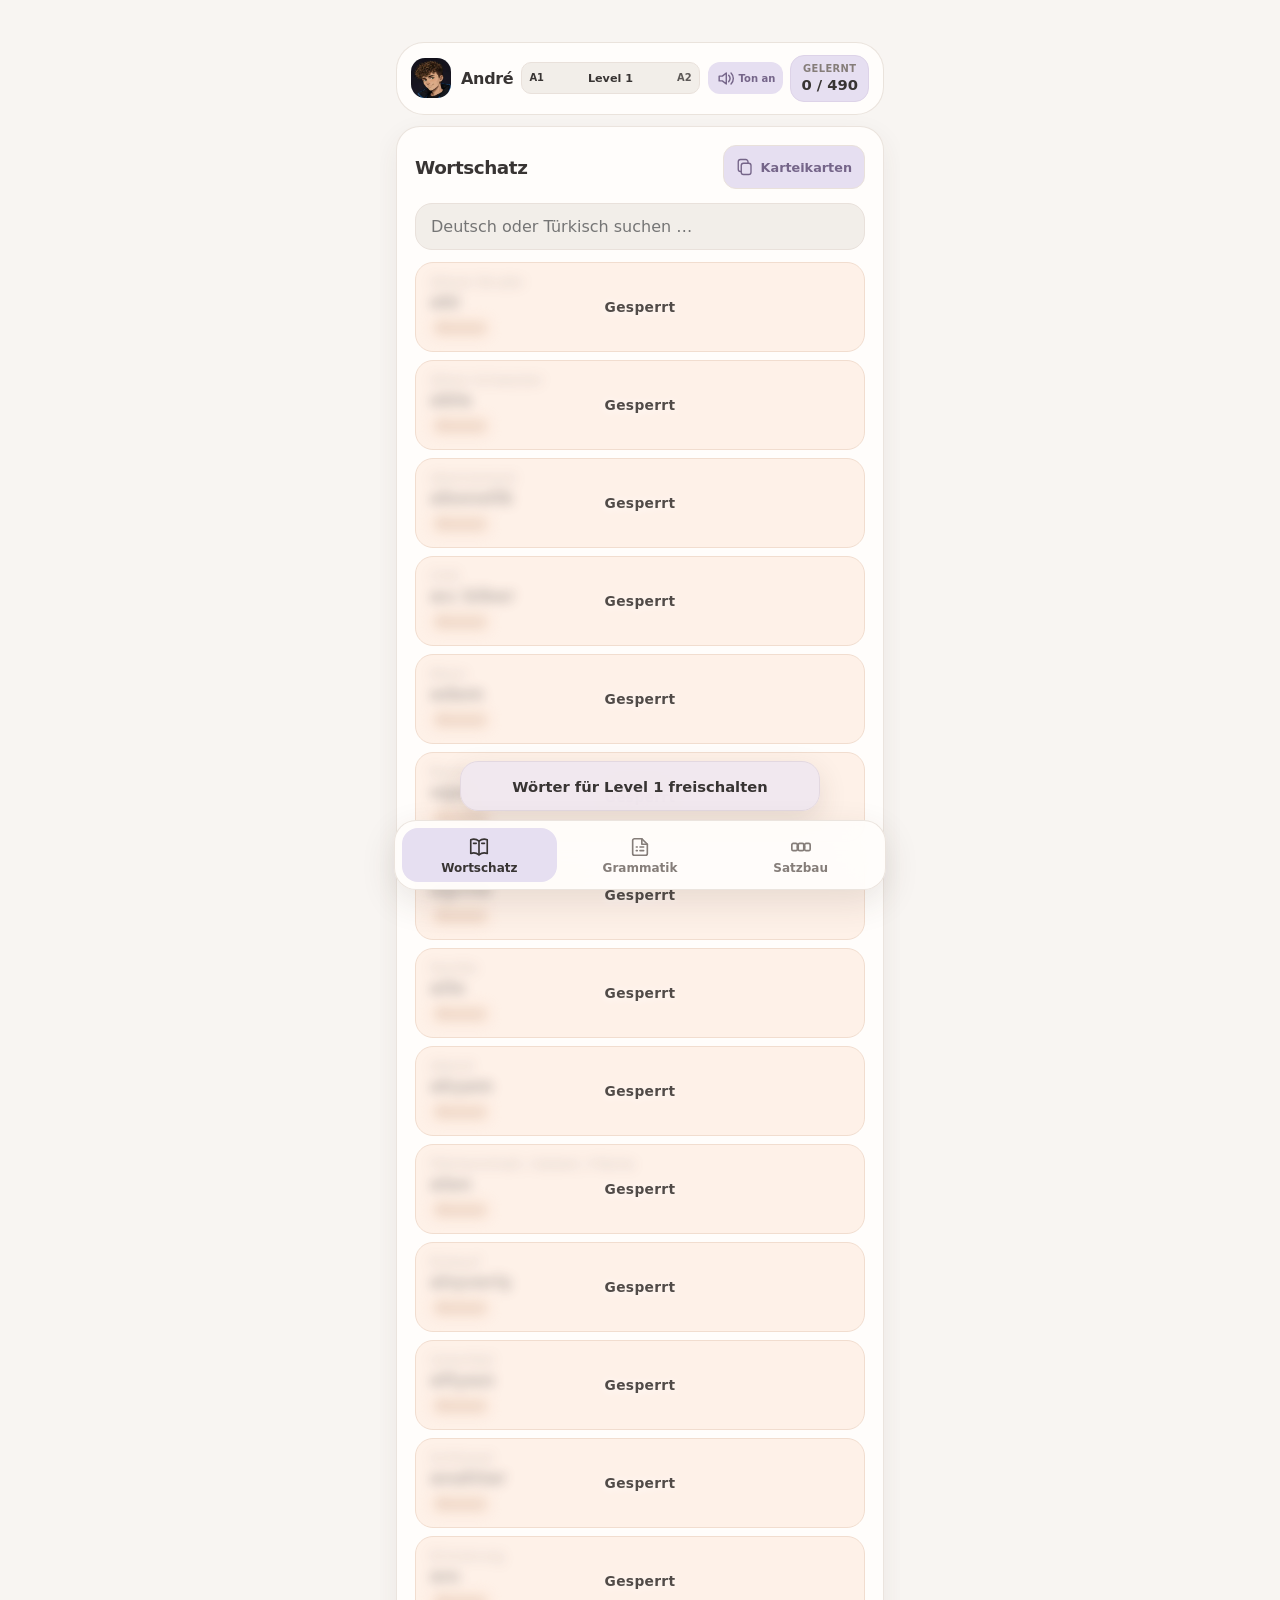
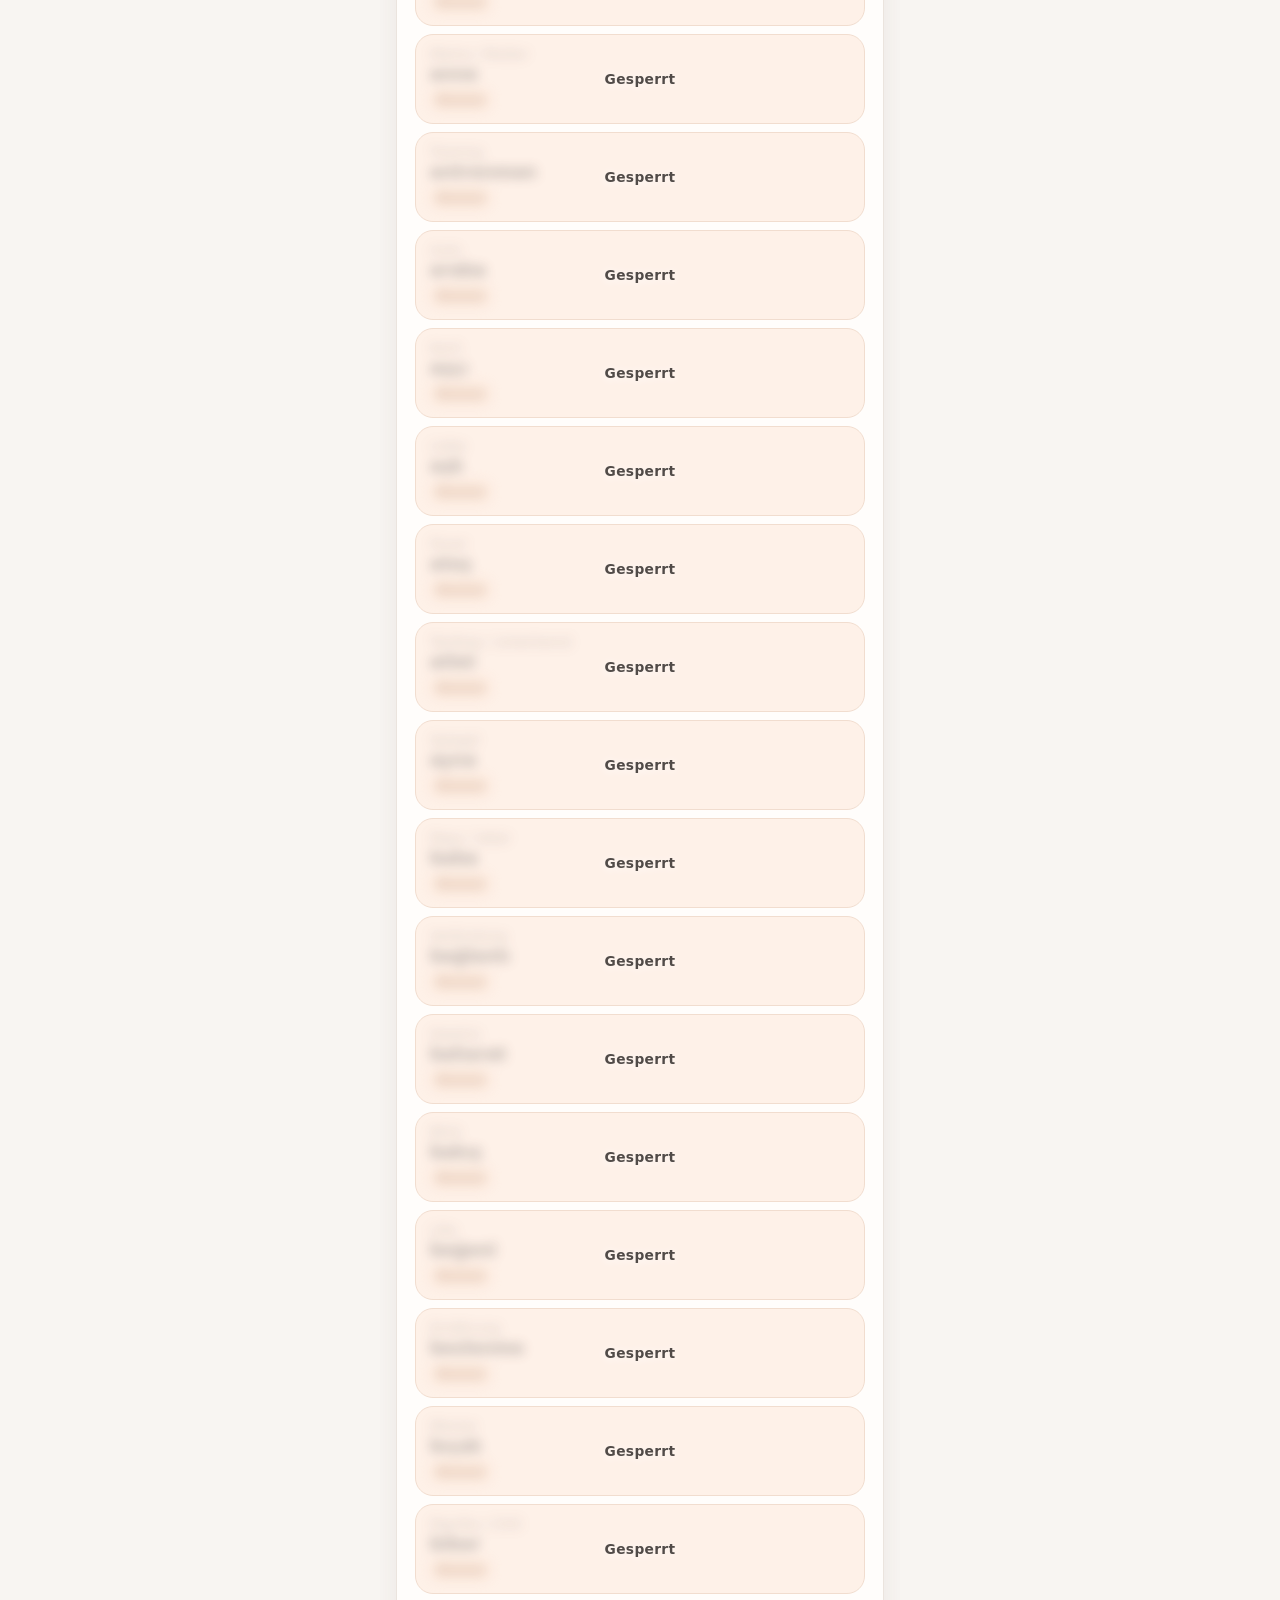
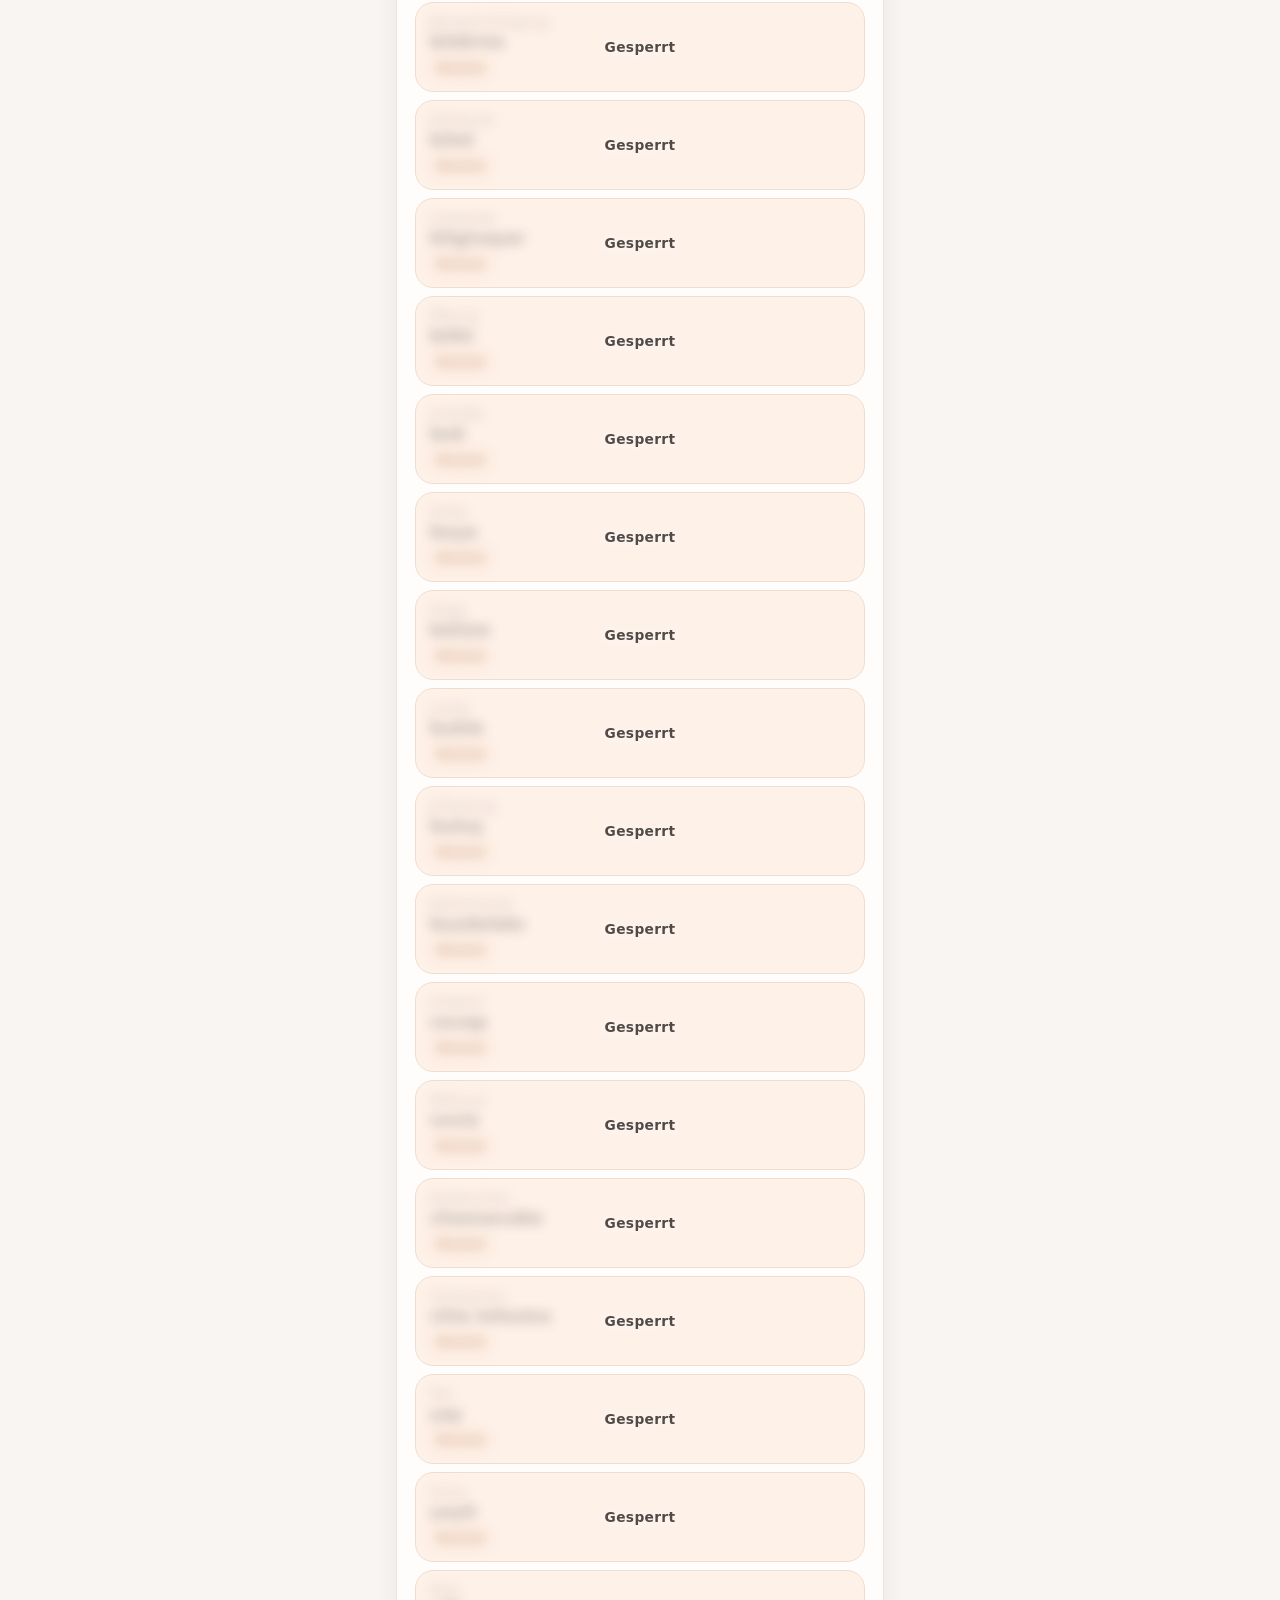
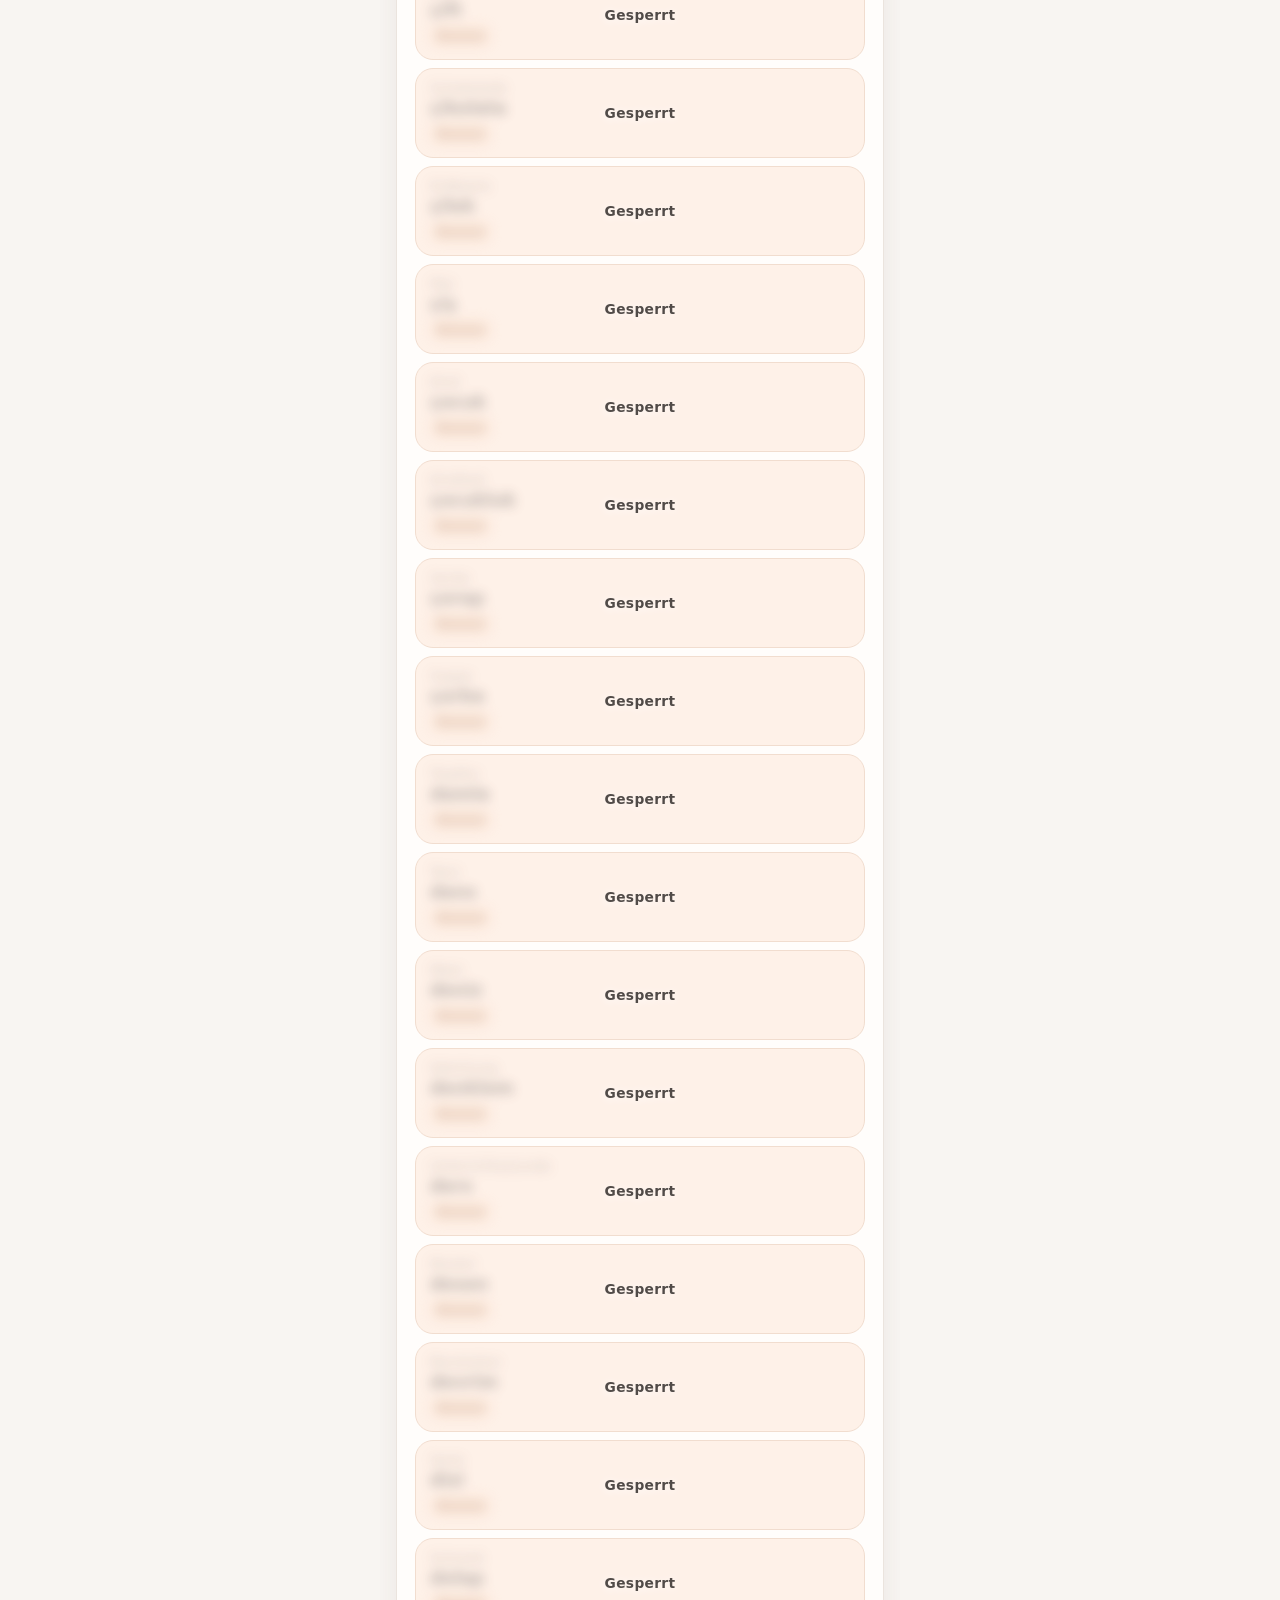
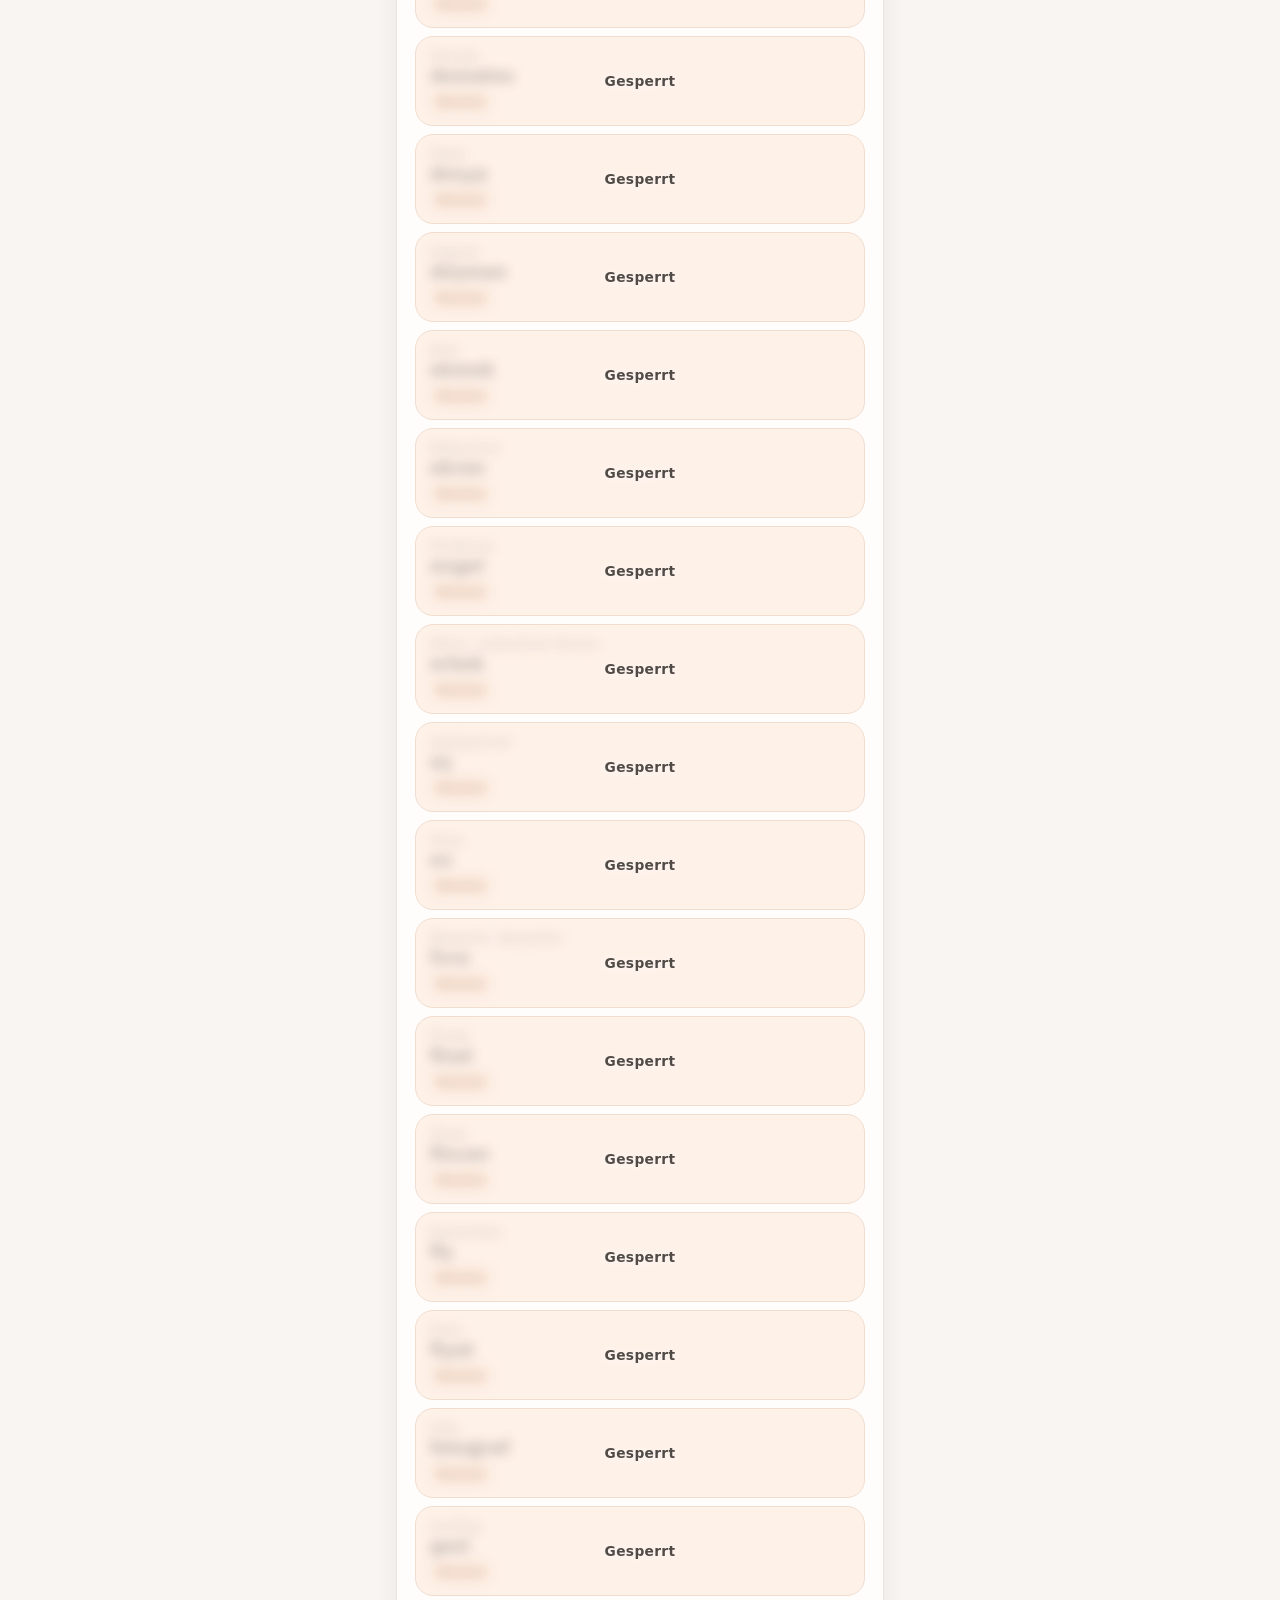
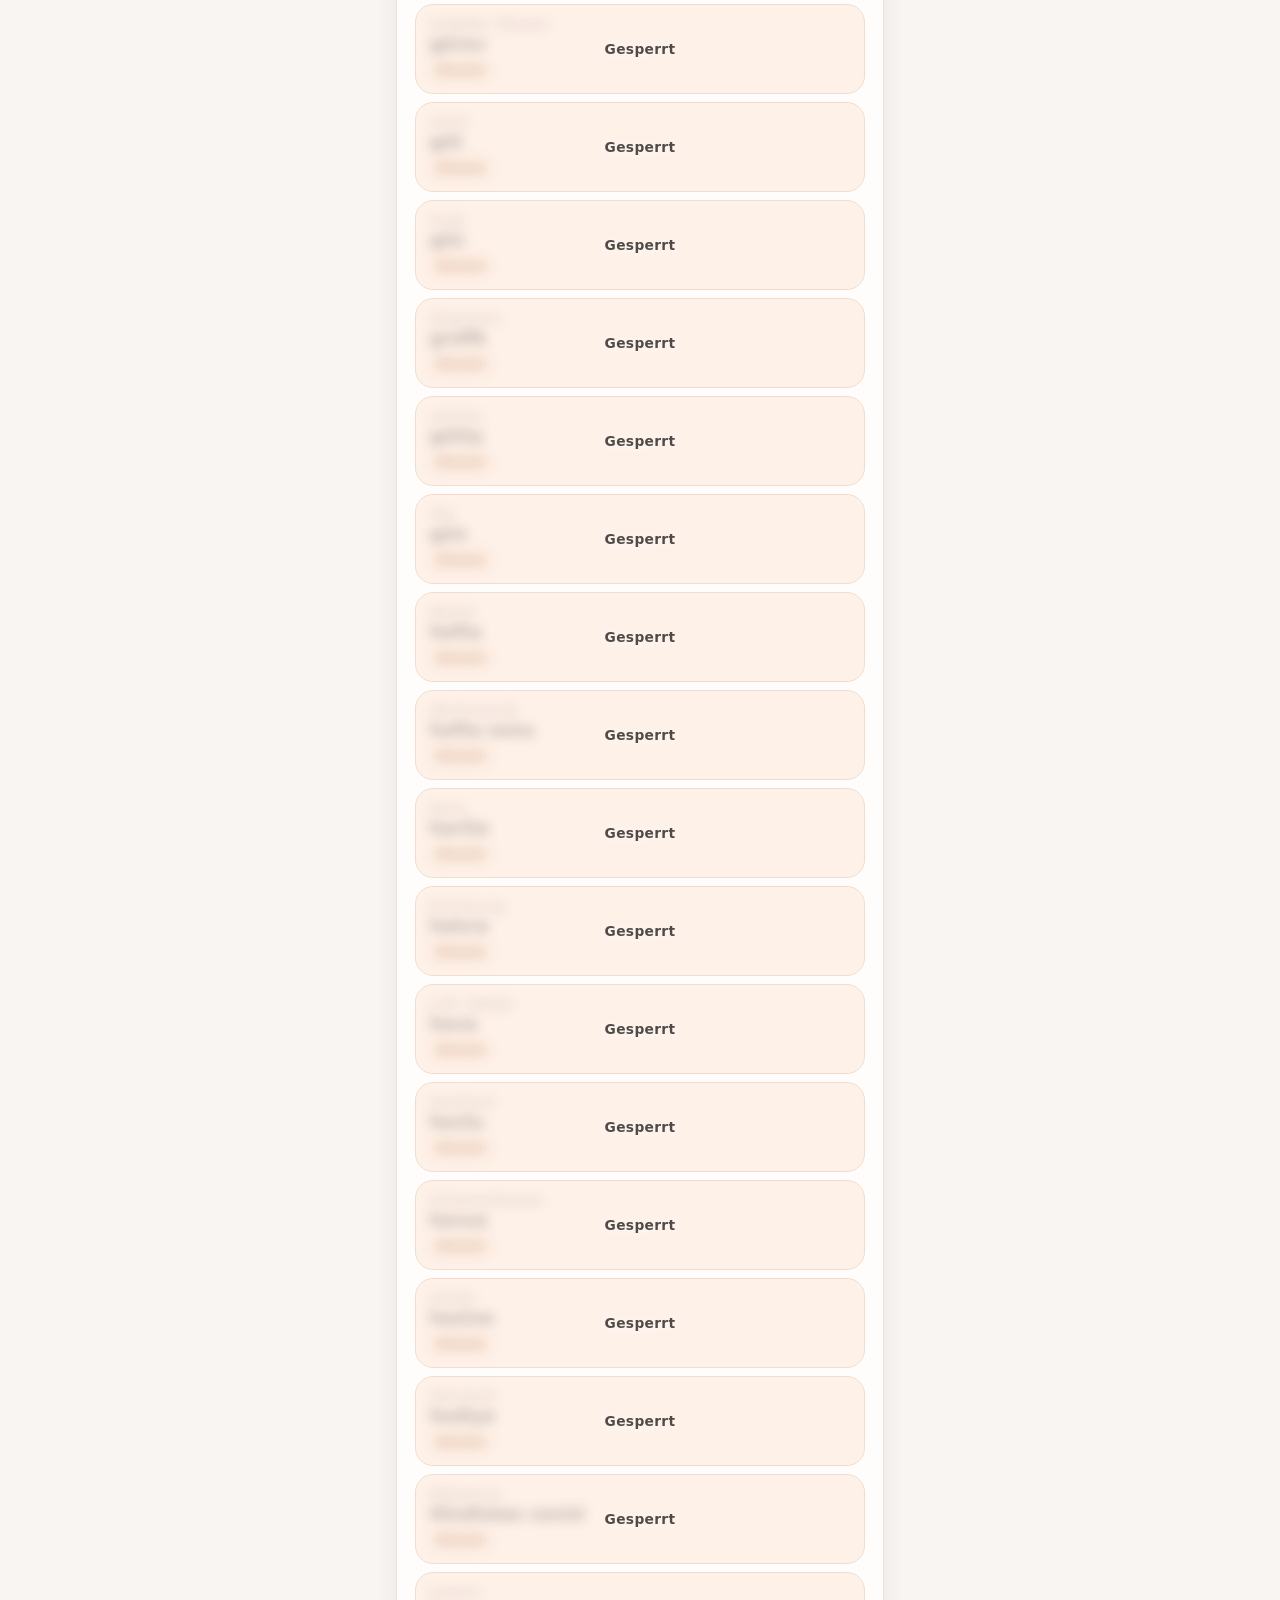
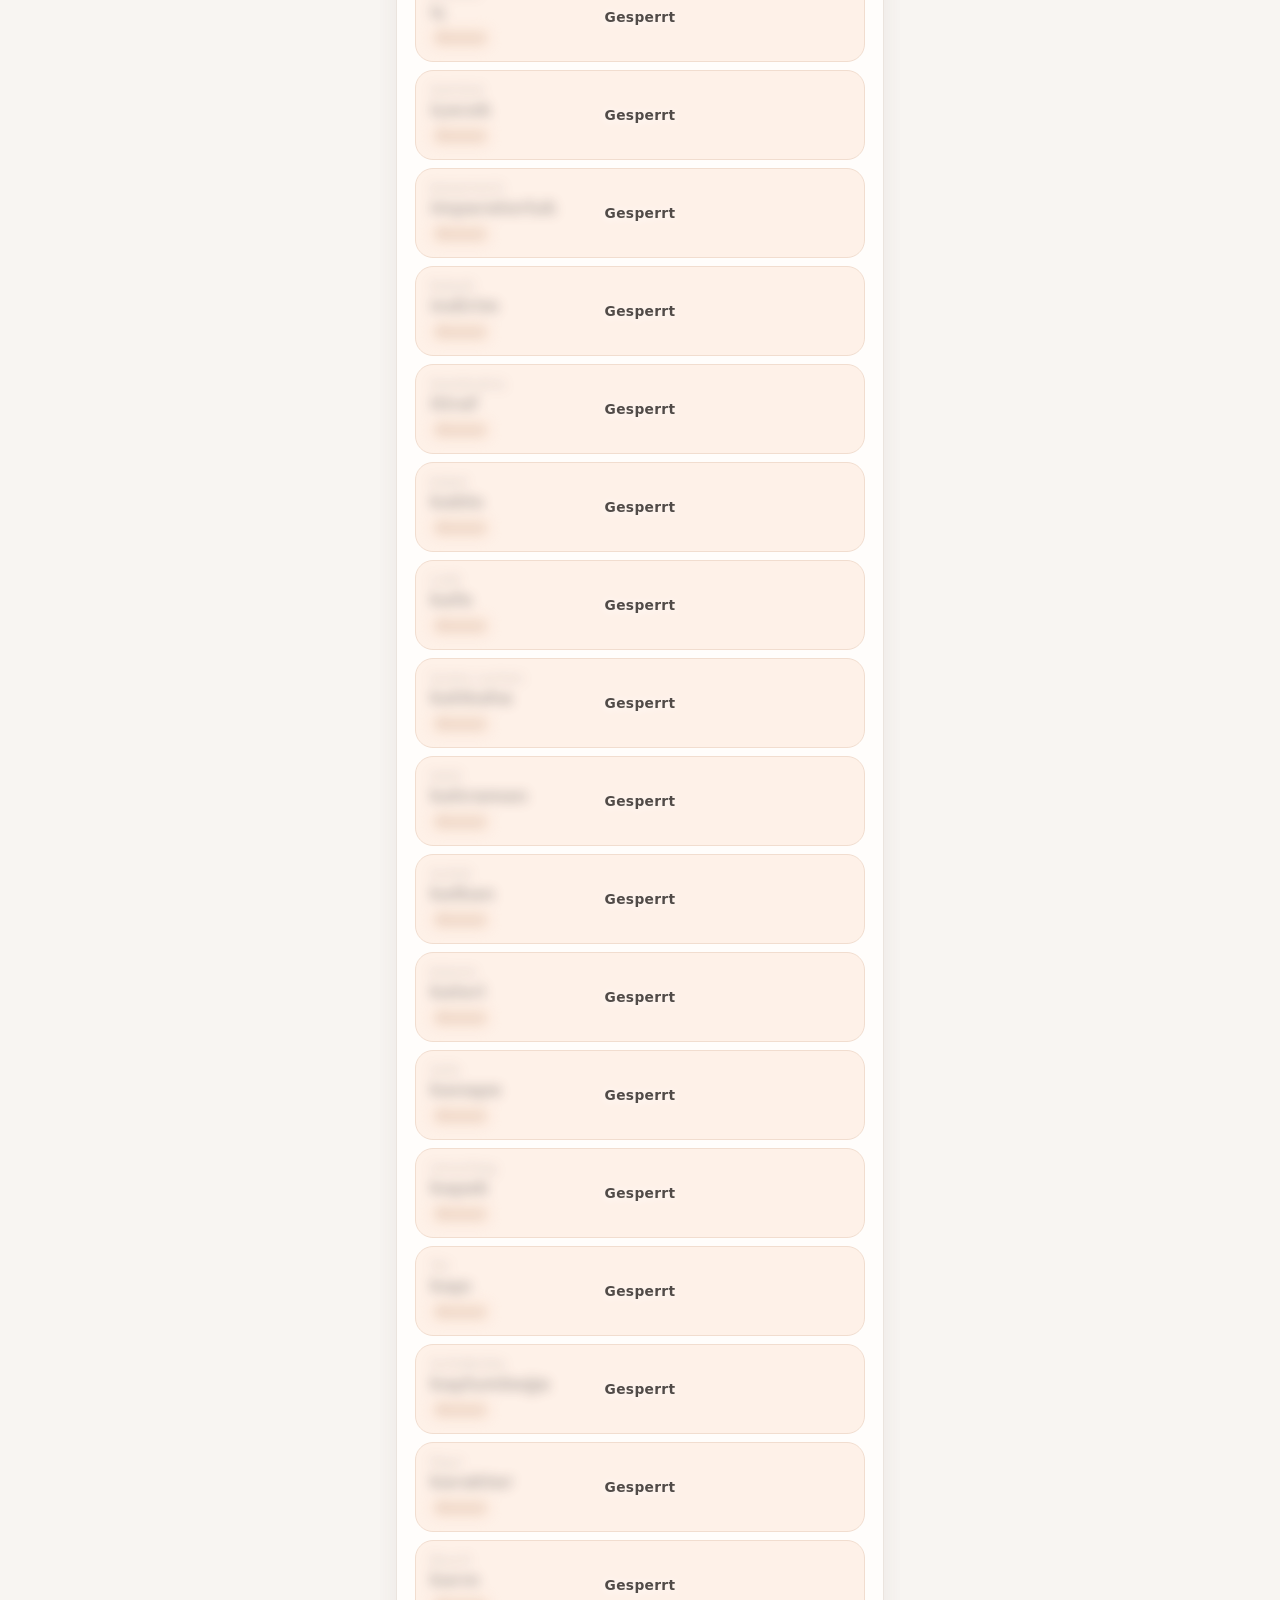
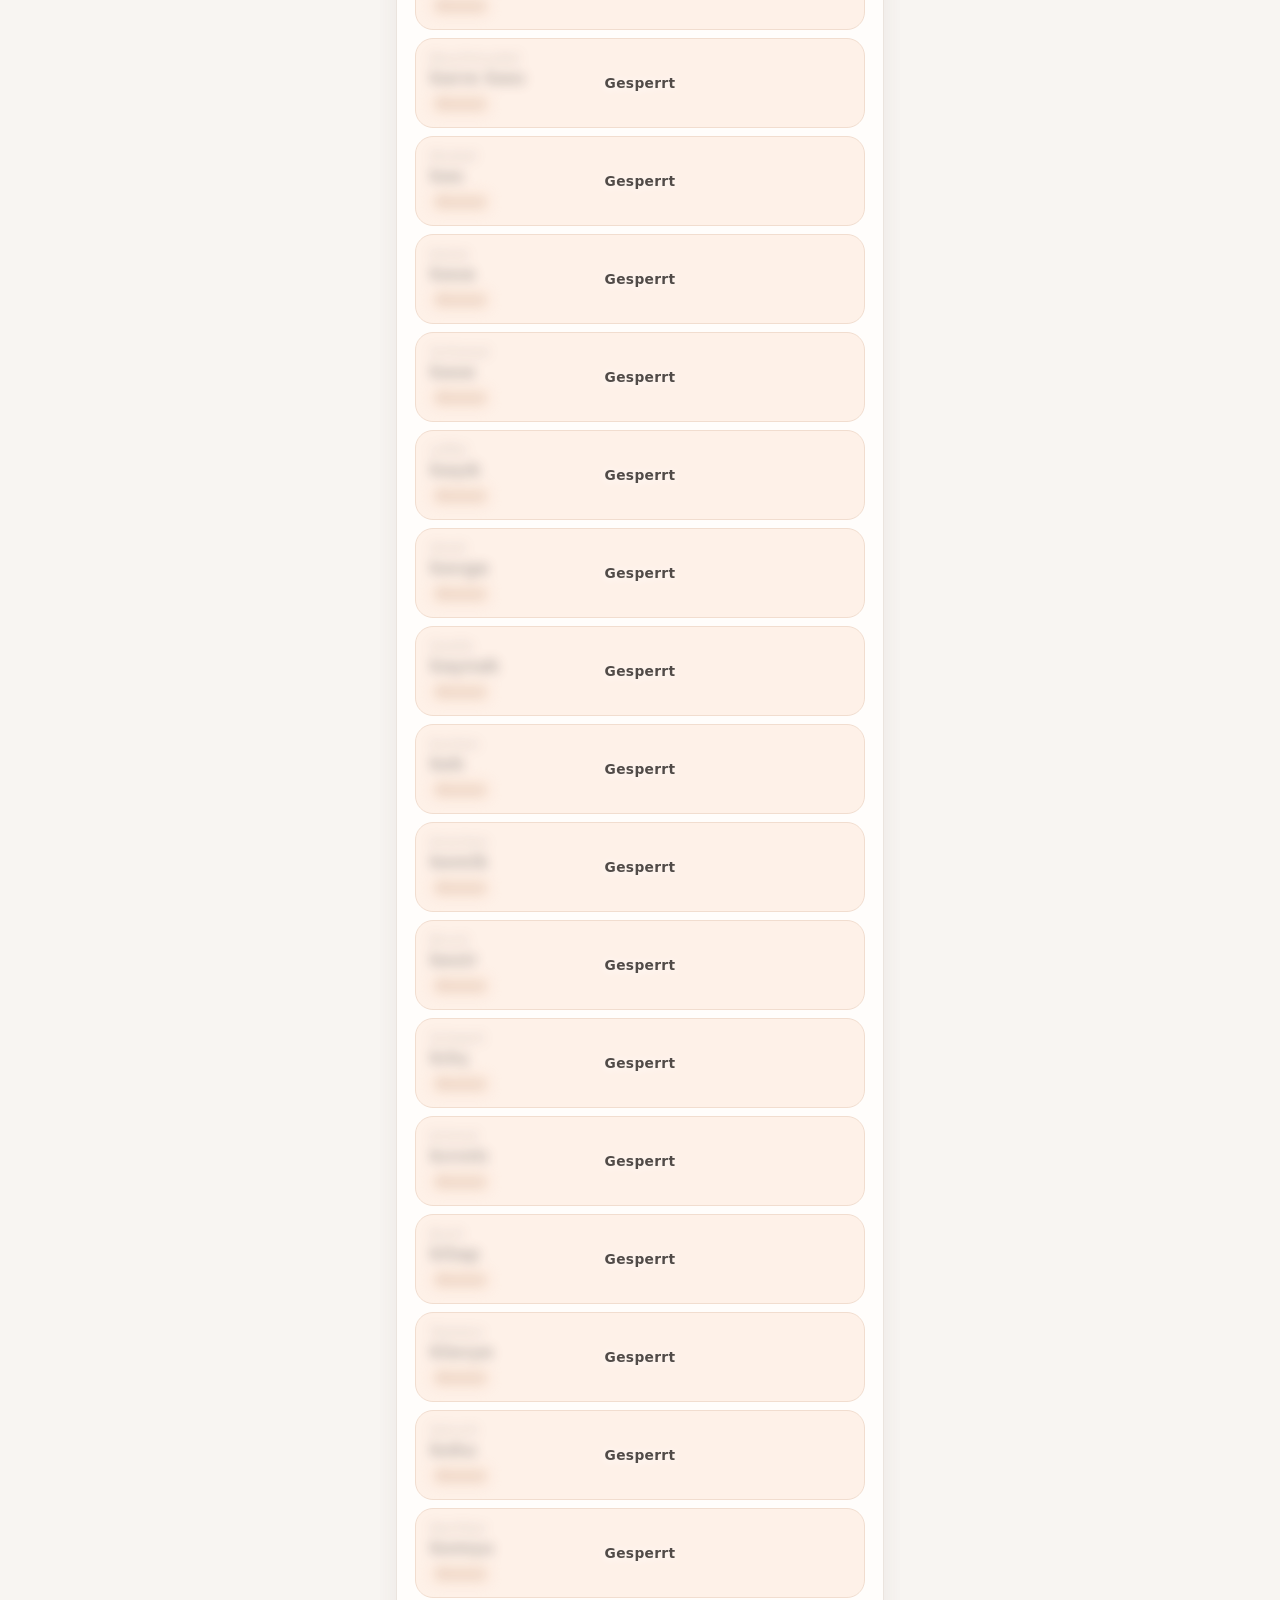
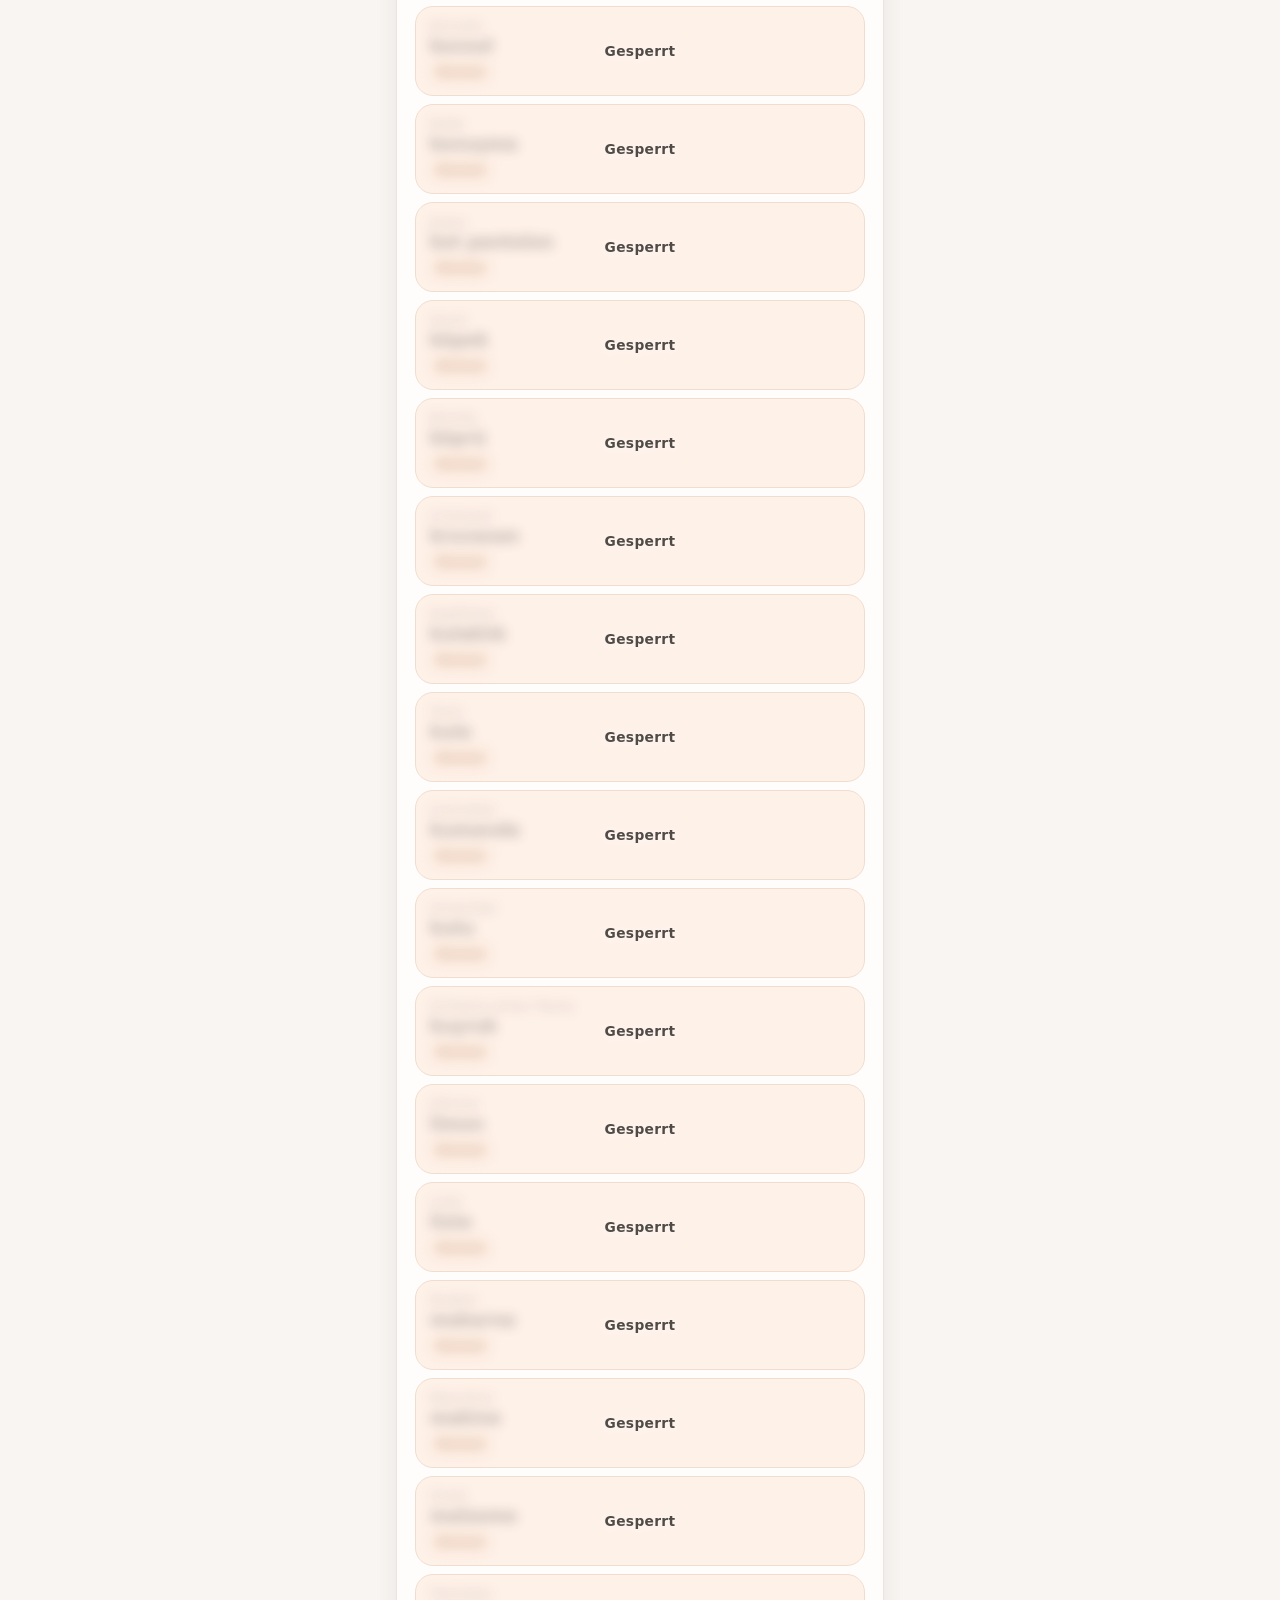
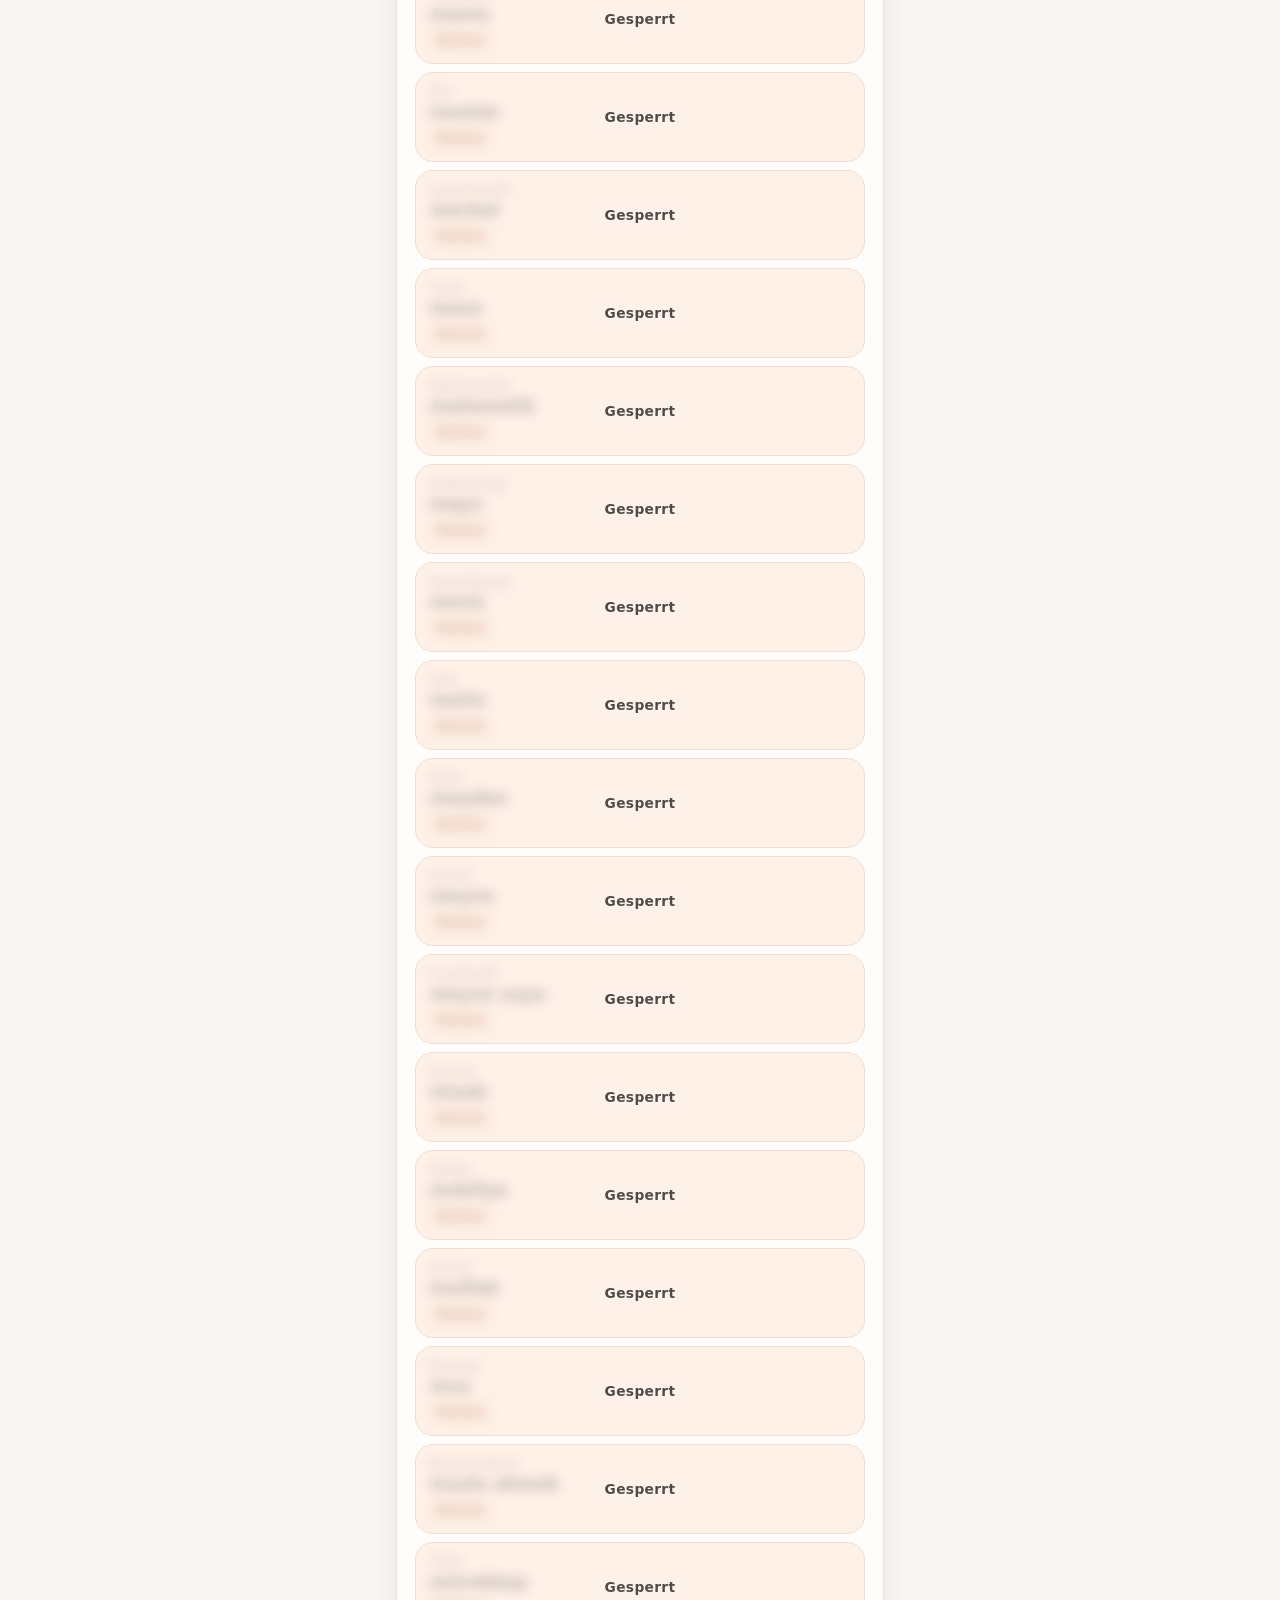
==== index.html @ 6629feb4 "Add cosmetic Andre and Ben duel without changing course scoring" ====
<!DOCTYPE html>
<html lang="de">
<head>
  <meta charset="UTF-8">
  <meta name="viewport" content="width=device-width, initial-scale=1, viewport-fit=cover">
  <meta name="mobile-web-app-capable" content="yes">
  <meta name="color-scheme" content="light dark">
  <meta name="theme-color" content="#f8f5f2" media="(prefers-color-scheme: light)">
  <meta name="theme-color" content="#171412" media="(prefers-color-scheme: dark)">
  <title>Andrés Türkisch</title>

  <style>
    :root{
      --bg:#f8f5f2;
      --surface:#fffdfb;
      --surface-soft:#f2eee9;
      --text:#383433;
      --muted:#857d79;
      --line:#e9e1db;

      /* Wortarten */
      --noun:#f6d7bf;
      --noun-soft:#fff0e5;
      --noun-dark:#9b6442;

      --verb:#d9eadb;
      --verb-soft:#edf7ee;
      --verb-dark:#54785c;

      --adj:#f4e6a9;
      --adj-soft:#fff8d9;
      --adj-dark:#8b762d;

      /* UI */
      --lavender:#e6dff1;
      --lavender-dark:#756589;
      --blue:#dfeaf2;
      --blue-dark:#5d788b;
      --rose:#f2dddd;
      --rose-dark:#986060;

      /* Weitere Wortarten – jede Kategorie hat eine eigene Farbe */
      --colloquial:#f2c1b8;
      --colloquial-soft:#fceae6;
      --colloquial-dark:#98584f;

      --response:#bfe3de;
      --response-soft:#e9f7f5;
      --response-dark:#4f7f79;

      --conjunction:#dde6b8;
      --conjunction-soft:#f3f7e4;
      --conjunction-dark:#71803d;

      --demonstrative:#d4d8f2;
      --demonstrative-soft:#eef0fb;
      --demonstrative-dark:#626c9d;

      --questionword:#f1cde0;
      --questionword-soft:#faedf4;
      --questionword-dark:#956079;

      --greeting:#f5d0b5;
      --greeting-soft:#fff0e5;
      --greeting-dark:#9a6948;

      --polite:#decbe5;
      --polite-soft:#f4ebf7;
      --polite-dark:#7f628a;

      --phrase:#e7c5cb;
      --phrase-soft:#f8e9ec;
      --phrase-dark:#8f5d66;

      --other:#d8d0c8;
      --other-soft:#eee9e4;
      --other-dark:#69615a;

      --shadow:0 10px 28px rgba(70,54,46,.07);
      --radius:24px;
    }

    *{
      box-sizing:border-box;
      user-select:none;
      -webkit-user-select:none;
      -webkit-touch-callout:none;
    }

    html{
      -webkit-tap-highlight-color:transparent;
      overscroll-behavior-x:none;
      touch-action:pan-y;
    }

    body{
      margin:0;
      background:var(--bg);
      color:var(--text);
      font-family:Inter,ui-rounded,"SF Pro Rounded","Segoe UI",system-ui,sans-serif;
      min-height:100vh;
      overscroll-behavior-x:none;
      touch-action:pan-y;
    }

    button,input{font:inherit}

    button:focus-visible,[role="button"]:focus-visible,[role="textbox"]:focus-visible{
      outline:3px solid var(--lavender-dark);
      outline-offset:3px;
    }

    .pull-refresh{
      position:fixed;
      z-index:50000;
      top:max(8px, env(safe-area-inset-top));
      left:50%;
      transform:translate(-50%,-72px) scale(.92);
      opacity:0;
      pointer-events:none;
      min-width:148px;
      padding:9px 14px;
      border:1px solid var(--line);
      border-radius:999px;
      background:rgba(255,253,251,.96);
      color:var(--muted);
      box-shadow:0 8px 22px rgba(70,54,46,.10);
      backdrop-filter:blur(16px);
      text-align:center;
      font-size:.76rem;
      font-weight:850;
      transition:opacity .16s ease, transform .16s ease;
    }

    .pull-refresh.visible{
      opacity:1;
    }

    .pull-refresh.ready{
      color:var(--verb-dark);
      background:var(--verb-soft);
    }

    body.game-mode-active .pull-refresh{
      display:none;
    }

    .app{
      width:min(100%,520px);
      min-height:100vh;
      margin:0 auto;
      padding:
        max(20px, env(safe-area-inset-top))
        16px
        calc(168px + env(safe-area-inset-bottom));
    }

    header{
      position:sticky;
      top:max(8px, env(safe-area-inset-top));
      z-index:40;
      padding:6px 0 16px;
      max-height:90px;
      overflow:visible;
      transform:translateY(0);
      opacity:1;
      transition:
        transform .32s cubic-bezier(.4,0,.2,1),
        opacity .24s ease,
        max-height .32s cubic-bezier(.4,0,.2,1),
        padding .32s cubic-bezier(.4,0,.2,1);
    }

    body.game-mode-active{
      overscroll-behavior-y:none;
    }

    body.game-mode-active header{
      transform:translateY(calc(-100% - 24px));
      opacity:0;
      max-height:0;
      padding-top:0;
      padding-bottom:0;
      overflow:hidden;
      pointer-events:none;
    }

    .profile-island{
      display:grid;
      grid-template-columns:auto minmax(0,1fr) auto;
      align-items:center;
      gap:8px;
      padding:12px 14px;
      border:1px solid rgba(233,225,219,.92);
      border-radius:28px;
      background:rgba(255,253,251,.94);
      backdrop-filter:blur(18px);
      box-shadow:none;
    }

    .profile-main{
      min-width:0;
      display:flex;
      align-items:center;
      gap:clamp(6px,2vw,10px);
    }

    .profile-avatar{
      width:clamp(32px,10vw,40px);
      height:clamp(32px,10vw,40px);
      border-radius:14px;
      display:block;
      flex:0 0 auto;
      object-fit:cover;
      object-position:center;
      background:var(--blue);
    }

    .profile-name{
      font-size:1rem;
      line-height:1.1;
      font-weight:860;
      letter-spacing:-.02em;
    }

    .profile-meta{
      margin-top:3px;
      color:var(--muted);
      font-size:.76rem;
      font-weight:700;
    }

    .profile-stats{
      display:flex;
      align-items:center;
      gap:7px;
      flex:0 0 auto;
      justify-self:end;
    }

    .profile-chip{
      min-width:46px;
      padding:8px 10px;
      border-radius:14px;
      text-align:center;
      white-space:nowrap;
      background:var(--surface-soft);
      border:1px solid var(--line);
    }

    .profile-chip.level{
      background:var(--lavender);
      border-color:#ddd3e8;
    }

    .profile-chip-label{
      display:block;
      color:var(--muted);
      font-size:.62rem;
      line-height:1;
      font-weight:800;
      text-transform:uppercase;
      letter-spacing:.04em;
      margin-bottom:4px;
    }

    .profile-chip-value{
      display:block;
      color:var(--text);
      font-size:.92rem;
      line-height:1;
      font-weight:900;
    }

    .profile-level{min-width:0}
    .profile-level-stages{display:inline;color:var(--text);font-size:.62rem;line-height:1;font-weight:850}
    .profile-level-next{opacity:.8}
    .profile-level-track{position:relative;isolation:isolate;overflow:hidden;height:32px;padding:0 7px;border:1px solid var(--line);border-radius:10px;background:var(--surface-soft);display:flex;align-items:center;justify-content:space-between;gap:5px}
    .profile-level-fill{position:absolute;z-index:-1;inset:0 auto 0 0;width:0;background:var(--lavender);border-radius:inherit;transition:width 180ms var(--motion-ease)}
    .profile-level-label{color:var(--text);font-size:.7rem;line-height:1;font-weight:900;white-space:nowrap}
    .profile-level[data-complete='true'] .profile-level-fill{background:var(--verb)}
    .profile-level[data-complete='true'] .profile-level-stages{color:var(--verb-dark)}
    @media(max-width:360px){
      .profile-island{gap:6px;padding:11px 10px}
      .profile-avatar{width:30px;height:30px;border-radius:11px}
      .profile-name{font-size:.88rem}
      .profile-chip{padding:8px;min-width:44px}
      .profile-level-stages{font-size:.6rem}
    }

    .view{display:none}
    .view.active{display:block}

    .sentence-topics{display:grid;gap:10px}

    .sentence-topic{
      display:flex;
      align-items:center;
      justify-content:space-between;
      gap:12px;
      width:100%;
      min-height:64px;
      padding:14px 16px;
      border:1px solid transparent;
      border-radius:18px;
      color:var(--text);
      text-align:left;
      font-weight:800;
      cursor:pointer;
    }

    .sentence-topic.test{background:var(--verb-soft)}
    .sentence-topic.everyday{background:var(--noun-soft)}
    .sentence-topic.holiday{background:var(--adj-soft)}
    .sentence-topic.school{background:var(--lavender)}
    .sentence-topic:disabled{opacity:1;cursor:default}
    .sentence-topic-note{color:var(--muted);font-size:.76rem;font-weight:650}
    .sentence-topic-arrow{color:var(--verb-dark);font-size:1.5rem;line-height:1}
    .sentence-topic.test:active{border-color:var(--verb-dark)}

    .view.nav-slide-from-right{
      animation:navSlideFromRight .30s cubic-bezier(.22,.8,.28,1);
    }

    .view.nav-slide-from-left{
      animation:navSlideFromLeft .30s cubic-bezier(.22,.8,.28,1);
    }

    @keyframes navSlideFromRight{
      from{opacity:.35;transform:translateX(42px) scale(.985)}
      to{opacity:1;transform:translateX(0) scale(1)}
    }

    @keyframes navSlideFromLeft{
      from{opacity:.35;transform:translateX(-42px) scale(.985)}
      to{opacity:1;transform:translateX(0) scale(1)}
    }

    @media (prefers-reduced-motion: reduce){
      .view.nav-slide-from-right,
      .view.nav-slide-from-left{
        animation:none;
      }
    }

    body.learning-games-view{
      height:100dvh;
      overflow:hidden;
      overscroll-behavior:none;
    }

    body.learning-games-view .app{
      height:100dvh;
      min-height:0;
      overflow:hidden;
      display:flex;
      flex-direction:column;
    }

    body.learning-games-view.game-mode-active .app{
      padding-bottom:max(14px, env(safe-area-inset-bottom));
    }

    body.learning-games-view header{
      flex:0 0 auto;
    }

    body.learning-games-view:not(.game-mode-active) header{
      position:relative;
      top:auto;
      z-index:1;
    }

    body.learning-games-view .view.active{
      display:block;
      flex:1 1 auto;
      min-height:0;
      overflow:hidden;
    }

    body.learning-games-view .learn-mode.active{
      height:100%;
      min-height:0;
      overflow:hidden;
      display:flex;
      flex-direction:column;
    }

    body.learning-games-view .learn-back{
      flex:0 0 auto;
    }

    body.learning-games-view #quizSession.active,
    body.learning-games-view .sentence-game-card,
    body.learning-games-view .typing-game-card{
      flex:1 1 auto;
      min-height:0;
      overflow:hidden;
    }

    body.learning-games-view #activeQuiz,
    body.learning-games-view #sentenceGameActive,
    body.learning-games-view #typingGameActive{
      height:100%;
      min-height:0;
    }
    body.learning-games-view #sentenceGameActive{
      display:flex;
      flex-direction:column;
    }

    body.learning-games-view #activeQuiz{
      display:flex;
      flex-direction:column;
    }

    body.learning-games-view .quiz-top,
    body.learning-games-view .quiz-tip{
      flex:0 0 auto;
    }

    body.learning-games-view .quiz-card{
      flex:1 1 auto;
      min-height:0;
      padding:18px 18px;
    }

    body.learning-games-view .sentence-game-card,
    body.learning-games-view .typing-game-card{
      padding:14px;
      display:flex;
      flex-direction:column;
    }

    body.learning-games-view #typingTrainer .typing-game-card{
      flex:0 0 auto;
    }

    body.learning-games-view #typingGameActive{
      display:flex;
      flex-direction:column;
    }

    body.learning-games-view #typingTrainer .custom-keyboard,
    body.grammar-training-view #grammarTrainer .custom-keyboard{
      position:fixed;
      z-index:20000;
      left:50%;
      right:auto;
      bottom:0;
      transform:translateX(-50%);
      width:min(100vw,520px);
      height:44dvh;
      min-height:42dvh;
      max-height:46dvh;
      margin:0;
      padding:10px 7px max(10px, env(safe-area-inset-bottom));
      gap:6px;
      border-left:0;
      border-right:0;
      border-bottom:0;
      border-radius:22px 22px 0 0;
      box-shadow:0 -12px 32px rgba(70,54,46,.16);
      flex:0 0 auto;
      isolation:isolate;
    }

    body.learning-games-view #typingTrainer #typingGameActive{
      padding-bottom:44dvh;
    }

    body.learning-games-view .keyboard-row{
      flex:1 1 0;
      min-height:0;
      gap:5px;
    }

    body.learning-games-view .key{
      height:auto;
      min-height:0;
      border-radius:12px;
      font-size:1.08rem;
      padding:0 2px;
    }

    body.learning-games-view .key.special{
      font-size:1rem;
    }

    body.learning-games-view .key.space{
      font-size:.82rem;
    }

    body.learning-games-view .key.check{
      font-size:1.2rem;
    }

    body.learning-games-view .drop-zone{
      min-height:58px;
      padding:8px;
    }

    body.learning-games-view .typing-top{
      margin-bottom:9px;
    }

    body.learning-games-view .typing-prompt{
      padding:14px 12px;
      margin-bottom:8px;
    }

    body.learning-games-view .typing-answer{
      min-height:52px;
      padding:10px 12px;
    }

    body.learning-games-view .typing-feedback{
      min-height:18px;
      margin:6px 2px;
    }



    .panel{
      background:var(--surface);
      border:1px solid rgba(233,225,219,.9);
      border-radius:var(--radius);
      padding:18px;
      box-shadow:var(--shadow);
      margin-bottom:14px;
    }

    .section-title{
      margin:0 0 4px;
      font-size:1.15rem;
      font-weight:800;
      letter-spacing:-.025em;
    }

    .section-sub{
      margin:0 0 16px;
      color:var(--muted);
      font-size:.9rem;
      line-height:1.45;
    }

    /* Navigation */
    .bottom-nav-wrap{
      position:fixed;
      z-index:30;
      left:0;right:0;bottom:0;
      padding:10px 14px calc(10px + env(safe-area-inset-bottom));
      pointer-events:none;
      transform:translateY(0);
      opacity:1;
      transition:
        transform .32s cubic-bezier(.4,0,.2,1),
        opacity .24s ease;
    }

    body.game-mode-active .bottom-nav-wrap{
      transform:translateY(calc(100% + 24px));
      opacity:0;
      pointer-events:none;
    }

    body.without-unlock-button .app{
      padding-bottom:calc(104px + env(safe-area-inset-bottom));
    }

    .unlock-floating{
      width:min(calc(100% - 56px),360px);
      min-height:50px;
      margin:0 auto 9px;
      border:1px solid #e3d8e0;
      border-radius:18px;
      background:rgba(241,232,239,.97);
      color:var(--text);
      box-shadow:0 10px 28px rgba(70,54,46,.13);
      backdrop-filter:blur(18px);
      display:flex;
      align-items:center;
      justify-content:center;
      gap:8px;
      font-weight:880;
      font-size:.92rem;
      cursor:pointer;
      pointer-events:auto;
    }

    .unlock-floating:active{
      transform:translateY(1px);
    }
    .unlock-floating[hidden]{display:none}
    .unlock-floating:disabled{opacity:.55;cursor:default;box-shadow:none;transform:none}

    .bottom-nav{
      --nav-index:0;
      width:min(calc(100% - 28px),492px);
      margin:auto;
      display:grid;
      grid-template-columns:repeat(3,1fr);
      gap:6px;
      padding:7px;
      border:1px solid rgba(233,225,219,.9);
      border-radius:22px;
      background:rgba(255,253,251,.92);
      backdrop-filter:blur(18px);
      box-shadow:0 12px 35px rgba(65,51,44,.12);
      pointer-events:auto;
      position:relative;
      overflow:hidden;
    }

    .bottom-nav::before{
      content:"";
      position:absolute;
      z-index:0;
      top:7px;
      bottom:7px;
      left:7px;
      width:calc((100% - 26px) / 3);
      border-radius:16px;
      background:var(--lavender);
      transform:translateX(calc(var(--nav-index) * (100% + 6px)));
      transition:transform .30s cubic-bezier(.22,.8,.28,1);
      pointer-events:none;
    }

    .nav-btn{
      position:relative;
      z-index:1;
      border:0;
      background:transparent;
      min-height:54px;
      border-radius:16px;
      color:var(--muted);
      font-size:.75rem;
      font-weight:750;
      display:flex;
      flex-direction:column;
      align-items:center;
      justify-content:center;
      gap:3px;
      cursor:pointer;
    }

    .nav-btn .icon{display:block;width:22px;height:22px;flex-shrink:0}
    .nav-btn.active{
      color:var(--text);
      background:transparent;
    }

    /* Wortartenfilter */
    .word-type-filters{
      display:flex;
      gap:4px;
      flex-wrap:wrap;
      margin:0 0 10px;
    }

    .word-type-filters[hidden]{display:none}

    .word-type-filter,
    .type-badge{
      display:inline-flex;
      align-items:center;
      gap:6px;
      border-radius:999px;
      font-size:.75rem;
      font-weight:800;
    }

    .word-type-filters .word-type-filter.type-badge{
      min-height:26px;
      margin:0;
      padding:4px 7px;
      gap:4px;
      font-size:.7rem;
      line-height:1.1;
      flex:0 0 auto;
      max-width:100%;
      white-space:nowrap;
      border:1px solid transparent;
      font-family:inherit;
      cursor:pointer;
      transition:transform 160ms var(--motion-ease),border-color 140ms ease,box-shadow 140ms ease;
    }
    .word-type-filters .word-type-filter[aria-pressed="true"]{border-color:currentColor;box-shadow:inset 0 0 0 1px currentColor}
    .word-type-filter:focus-visible{outline:2px solid currentColor;outline-offset:3px}

    .dot{
      width:8px;
      height:8px;
      border-radius:999px;
      display:inline-block;
    }

    .word-type-filter .dot{width:5px;height:5px;flex-shrink:0;background:currentColor}

    /* Wortschatz */
    .dictionary-heading{display:flex;align-items:center;justify-content:space-between;flex-wrap:wrap;gap:10px;margin-bottom:14px}
    .dictionary-heading .section-title{margin:0}
    .dictionary-cards-button{display:inline-flex;align-items:center;justify-content:center;gap:7px;min-height:44px;padding:9px 12px;border:1px solid var(--line);border-radius:13px;background:var(--lavender);color:var(--lavender-dark);font:inherit;font-size:.8rem;font-weight:800;cursor:pointer}
    .dictionary-cards-button svg{flex-shrink:0}
    .dictionary-cards-button:focus-visible{outline:3px solid var(--lavender-dark);outline-offset:3px}
    .search{
      width:100%;
      border:1px solid var(--line);
      outline:0;
      border-radius:17px;
      padding:13px 15px;
      background:var(--surface-soft);
      color:var(--text);
      margin-bottom:12px;
    }

    .search:focus{
      background:white;
      border-color:#d9cdc5;
    }

    .word-list{
      display:flex;
      flex-direction:column;
      gap:8px;
    }

    .word-row{
      display:grid;
      grid-template-columns:1fr auto;
      align-items:center;
      gap:12px;
      min-height:64px;
      padding:12px 14px;
      border-radius:18px;
      border:1px solid transparent;
      position:relative;
      overflow:hidden;
    }

    .word-listen{width:44px;height:44px;display:grid;place-items:center;padding:10px;border:0;border-radius:50%;color:var(--text);background:rgba(128,128,128,.12);cursor:pointer;touch-action:manipulation;transition:background 120ms ease,transform 120ms ease}
    .word-listen[hidden]{display:none}
    .word-listen svg{width:23px;height:23px;fill:none;stroke:currentColor;stroke-width:1.8;stroke-linecap:round;stroke-linejoin:round}
    .word-listen.is-playing{background:rgba(128,128,128,.25)}
    .word-listen:active{transform:scale(.94)}
    .word-listen:focus-visible{outline:2px solid currentColor;outline-offset:2px}
    .word-audio-status{display:block;margin-top:4px;font-size:.76rem;color:var(--muted)}
    .word-row .word-note{text-align:left;margin-top:4px}
    @media(prefers-reduced-motion:reduce){.word-listen{transition:none}.word-listen:active{transform:none}}

    .word-row.locked > *{
      filter:blur(6px);
      opacity:.42;
      pointer-events:none;
      user-select:none;
      -webkit-user-select:none;
    }

    .word-row.locked::after{
      content:"Gesperrt";
      position:absolute;
      inset:0;
      z-index:2;
      display:grid;
      place-items:center;
      background:rgba(248,245,242,.18);
      color:#514b48;
      font-size:.86rem;
      font-weight:900;
      letter-spacing:.025em;
      text-shadow:0 1px 10px rgba(255,255,255,.95);
      pointer-events:none;
    }

    .word-row.noun{background:var(--noun-soft);border-color:#f1ddcf}
    .word-row.verb{background:var(--verb-soft);border-color:#dcecdf}
    .word-row.adj{background:var(--adj-soft);border-color:#f0e6b9}
    .word-row.pronoun{background:var(--blue);border-color:#d3e3ee}
    .word-row.neutral{background:#f2eef7;border-color:#e8e0ef}
    .word-row.existential{background:#f2eef7;border-color:#e8e0ef}
    .word-row.colloquial{background:var(--colloquial-soft);border-color:var(--colloquial)}
    .word-row.response{background:var(--response-soft);border-color:var(--response)}
    .word-row.conjunction{background:var(--conjunction-soft);border-color:var(--conjunction)}
    .word-row.demonstrative{background:var(--demonstrative-soft);border-color:var(--demonstrative)}
    .word-row.questionword{background:var(--questionword-soft);border-color:var(--questionword)}
    .word-row.greeting{background:var(--greeting-soft);border-color:var(--greeting)}
    .word-row.polite{background:var(--polite-soft);border-color:var(--polite)}
    .word-row.phrase{background:var(--phrase-soft);border-color:var(--phrase)}
    .word-row.other{background:var(--other-soft);border-color:var(--other)}

    .word-de{
      font-size:.84rem;
      color:var(--muted);
      margin-bottom:2px;
    }

    .word-tr{
      font-weight:800;
      font-size:1.08rem;
    }

    .word-note{
      color:var(--muted);
      font-size:.78rem;
      text-align:right;
      max-width:130px;
    }

    .type-badge{
      padding:4px 7px;
      margin-top:5px;
    }

    .type-badge.noun{background:var(--noun);color:var(--noun-dark)}
    .type-badge.verb{background:var(--verb);color:var(--verb-dark)}
    .type-badge.adj{background:var(--adj);color:var(--adj-dark)}
    .type-badge.pronoun{background:var(--blue);color:var(--blue-dark)}
    .type-badge.neutral{background:var(--lavender);color:var(--lavender-dark)}
    .type-badge.existential{background:var(--lavender);color:var(--lavender-dark)}
    .type-badge.colloquial{background:var(--colloquial);color:var(--colloquial-dark)}
    .type-badge.response{background:var(--response);color:var(--response-dark)}
    .type-badge.conjunction{background:var(--conjunction);color:var(--conjunction-dark)}
    .type-badge.demonstrative{background:var(--demonstrative);color:var(--demonstrative-dark)}
    .type-badge.questionword{background:var(--questionword);color:var(--questionword-dark)}
    .type-badge.greeting{background:var(--greeting);color:var(--greeting-dark)}
    .type-badge.polite{background:var(--polite);color:var(--polite-dark)}
    .type-badge.phrase{background:var(--phrase);color:var(--phrase-dark)}
    .type-badge.other{background:var(--other);color:var(--other-dark)}

    /* Grammatik */
    .grammar-card{
      border-radius:20px;
      padding:16px;
      margin-bottom:10px;
      border:1px solid transparent;
    }

    .grammar-card.noun{
      background:var(--noun-soft);
      border-color:#f1ddcf;
    }

    .grammar-card.verb{
      background:var(--verb-soft);
      border-color:#dcecdf;
    }

    .grammar-card.adj{
      background:var(--adj-soft);
      border-color:#f0e6b9;
    }

    .grammar-card.pronoun{
      background:#edf5fa;
      border-color:#d3e3ee;
    }

    .grammar-card.neutral{
      background:#f2eef7;
      border-color:#e8e0ef;
    }

    .grammar-card h3{
      margin:0 0 10px;
      font-size:1rem;
    }

    .grammar-list{
      display:flex;
      flex-direction:column;
      gap:10px;
    }

    .grammar-row{
      display:grid;
      grid-template-columns:90px 1fr;
      gap:10px;
      line-height:1.35;
      font-size:.91rem;
    }

    .grammar-row strong{font-weight:800}

    .case-question{
      display:block;
      color:var(--muted);
      font-size:.76rem;
      font-weight:800;
      margin-top:4px;
    }

    .standard{
      color:var(--muted);
      font-size:.78rem;
      display:block;
      margin-top:3px;
    }

    .suffix{
      display:inline-block;
      border-radius:9px;
      padding:2px 6px;
      font-weight:850;
    }

    .suffix.noun{background:var(--noun);color:var(--noun-dark)}
    .suffix.verb{background:var(--verb);color:var(--verb-dark)}
    .suffix.adj{background:var(--adj);color:var(--adj-dark)}
    .suffix.neutral{background:var(--lavender);color:var(--lavender-dark)}

    /* Lernen */
    .learn-mode{display:none}
    .learn-mode.active{display:block}

    .learn-back{
      border:0;
      background:var(--surface-soft);
      color:var(--text);
      min-height:42px;
      border-radius:14px;
      padding:0 13px;
      font-weight:850;
      cursor:pointer;
      margin-bottom:12px;
    }

    .sentence-game-card{
      background:var(--surface);
      border:1px solid var(--line);
      border-radius:24px;
      padding:18px;
      box-shadow:var(--shadow);
    }

    .sentence-game-hud{
      display:grid;
      grid-template-columns:84px minmax(0,1fr);
      align-items:center;
      gap:14px;
      padding:12px;
      margin-bottom:12px;
      border:1px solid var(--lavender);
      border-radius:20px;
      background:linear-gradient(115deg,var(--lavender),var(--surface) 82%);
    }
    .sentence-level-badge{
      position:relative;
      display:flex;
      flex-direction:column;
      align-items:center;
      justify-content:center;
      min-height:86px;
      padding:8px 5px;
      border:2px solid var(--surface);
      border-radius:18px;
      background:var(--surface);
      color:var(--lavender-dark);
      box-shadow:0 5px 14px rgba(70,54,46,.07);
    }
    .sentence-level-badge::after{
      content:"✦";
      position:absolute;
      top:5px;
      right:7px;
      font-size:.8rem;
      opacity:.5;
    }
    .sentence-level-label{
      font-size:.64rem;
      font-weight:900;
      letter-spacing:.12em;
      text-transform:uppercase;
    }
    .sentence-level-number{
      font-size:3rem;
      font-weight:950;
      line-height:1.08;
      letter-spacing:-.04em;
      font-variant-numeric:tabular-nums;
    }
    .sentence-level-number.long-level{font-size:1.8rem}
    .sentence-level-number.extra-long-level{font-size:1.35rem}
    .sentence-game-meters{display:flex;flex-direction:column;align-items:flex-end;gap:10px;min-width:0}
    .sentence-lives{display:flex;align-items:center;justify-content:flex-end;flex-wrap:wrap;gap:8px;max-width:100%}
    .sentence-lives-copy{font-size:.7rem;color:var(--muted);font-weight:850;white-space:nowrap}
    .sentence-hearts{display:flex;align-items:center;gap:5px}
    .sentence-heart{display:block;width:27px;height:27px;color:var(--rose-dark);transition:color .25s,transform .25s}
    .sentence-heart svg{display:block;width:100%;height:100%;overflow:visible}
    .sentence-heart path{fill:var(--rose);stroke:currentColor;stroke-width:1.7;stroke-linejoin:round;transition:fill .25s}
    .sentence-heart.is-lost{color:var(--line);transform:scale(.85)}
    .sentence-heart.life-lost{animation:sentenceLifeLost .42s ease-out}
    .sentence-heart.is-lost path{fill:var(--surface)}
    .sentence-level-progress{width:100%}
    .sentence-progress-track{display:flex;gap:5px;margin-bottom:5px}
    .sentence-progress-step{height:7px;flex:1;background:var(--surface);border:1px solid var(--line);border-radius:10px;transition:background .3s,border-color .3s}
    .sentence-progress-step.is-complete{background:var(--verb-dark);border-color:var(--verb-dark)}
    .sentence-progress-caption{font-size:.7rem;color:var(--muted);font-weight:800;text-align:right}
    .sentence-level-badge.level-up{animation:sentenceLevelUp .65s ease-out}
    @keyframes sentenceLifeLost{
      0%{transform:scale(1)}
      35%{transform:scale(1.16) rotate(-8deg)}
      100%{transform:scale(.85)}
    }
    @keyframes sentenceLevelUp{
      0%,100%{transform:scale(1)}
      45%{transform:scale(1.08) rotate(-3deg)}
      70%{transform:scale(1.03) rotate(2deg)}
    }
    @media (max-width:359px){
      .sentence-game-hud{grid-template-columns:72px minmax(0,1fr);gap:10px;padding:10px}
      .sentence-heart{width:24px;height:24px}
      .sentence-hearts{gap:4px}
    }
    #sentenceGameActive.sentence-locked .drop-zone{pointer-events:none}
    #sentenceGameActive.sentence-locked .sentence-actions{pointer-events:none}

    .sentence-prompt{
      padding:18px;
      border-radius:18px;
      background:var(--blue);
      margin-bottom:14px;
    }

    .sentence-prompt-label{
      color:var(--blue-dark);
      font-size:.75rem;
      font-weight:800;
      margin-bottom:5px;
    }

    .sentence-prompt-text{
      font-size:1.25rem;
      line-height:1.3;
      font-weight:850;
      color:var(--text);
    }

    .sentence-zone-label{
      color:var(--muted);
      font-size:.76rem;
      font-weight:800;
      margin:12px 0 6px;
    }

    .drop-zone{
      min-height:72px;
      border:2px dashed #ddd3cc;
      border-radius:18px;
      padding:10px;
      display:flex;
      align-items:flex-start;
      align-content:flex-start;
      flex-wrap:wrap;
      gap:8px;
      transition:border-color .15s ease,background .15s ease;
    }

    .drop-zone.answer-zone{
      background:#fbfaf8;
    }

    .drop-zone.word-bank{
      border-style:solid;
      border-width:1px;
      background:var(--surface-soft);
    }

    .drop-zone.drag-over{
      border-color:var(--lavender-dark);
      background:#f4f0f8;
    }

    .sentence-token{
      border:0;
      border-radius:12px;
      padding:10px 13px;
      background:var(--surface-soft);
      color:var(--text);
      font-weight:850;
      cursor:grab;
      user-select:none;
      -webkit-user-select:none;
      touch-action:none;
      box-shadow:0 3px 9px rgba(70,54,46,.06);
    }

    .sentence-token.word-type-noun{background:var(--noun-soft);color:var(--noun-dark)}
    .sentence-token.word-type-verb{background:var(--verb-soft);color:var(--verb-dark)}
    .sentence-token.word-type-adj{background:var(--adj-soft);color:var(--adj-dark)}
    .sentence-token.word-type-pronoun{background:var(--blue);color:var(--blue-dark)}
    .sentence-token.word-type-existential{background:var(--lavender);color:var(--lavender-dark)}
    .sentence-token.word-type-colloquial{background:var(--colloquial);color:var(--colloquial-dark)}
    .sentence-token.word-type-response{background:var(--response);color:var(--response-dark)}
    .sentence-token.word-type-conjunction{background:var(--conjunction);color:var(--conjunction-dark)}
    .sentence-token.word-type-demonstrative{background:var(--demonstrative);color:var(--demonstrative-dark)}
    .sentence-token.word-type-questionword{background:var(--questionword);color:var(--questionword-dark)}
    .sentence-token.word-type-greeting{background:var(--greeting);color:var(--greeting-dark)}
    .sentence-token.word-type-polite{background:var(--polite);color:var(--polite-dark)}
    .sentence-token.word-type-phrase{background:var(--phrase);color:var(--phrase-dark)}
    .sentence-token.word-type-other{background:var(--other);color:var(--other-dark)}

    .sentence-token.case-target{
      background:var(--noun-soft);
      color:var(--noun-dark);
      border:1px solid rgba(155,100,66,.18);
    }

    .sentence-token.case-applied{
      background:var(--noun);
      color:var(--noun-dark);
    }

    .sentence-token.case-drop-over{
      outline:3px solid var(--lavender-dark);
      outline-offset:3px;
      transform:scale(1.04);
    }

    .sentence-token.case-card{
      min-width:54px;
      max-width:100%;
      padding:9px 11px;
      background:var(--lavender);
      color:var(--lavender-dark);
      text-align:center;
      font-size:.82rem;
      line-height:1;
      font-weight:900;
      white-space:nowrap;
    }

    .sentence-token.verb-ending-card{
      min-width:58px;
      max-width:100%;
      padding:9px 11px;
      background:var(--verb);
      color:var(--verb-dark);
      text-align:center;
      font-size:.82rem;
      line-height:1;
      font-weight:900;
      white-space:nowrap;
    }

    .sentence-token.verb-target{
      border-color:rgba(84,120,92,.24);
    }

    .sentence-token.verb-ending-applied{
      background:var(--verb);
      color:var(--verb-dark);
    }

    .sentence-case-hint{
      color:var(--muted);
      font-size:.72rem;
      line-height:1.35;
      margin:-2px 0 7px;
    }

    .sentence-token.dragging{
      opacity:.25;
    }

    .drag-ghost{
      position:fixed;
      z-index:9999;
      pointer-events:none;
      transform:translate(-50%,-50%) scale(1.04);
      box-shadow:0 10px 24px rgba(70,54,46,.16);
    }

    .sentence-feedback{
      min-height:24px;
      margin:12px 2px 0;
      font-size:.88rem;
      font-weight:800;
    }

    .sentence-feedback.ok{color:var(--verb-dark)}
    .sentence-feedback.bad{color:var(--rose-dark)}

    .confetti-layer{
      position:fixed;
      inset:0;
      z-index:60000;
      overflow:hidden;
      pointer-events:none;
    }

    .confetti-piece{
      position:absolute;
      left:0;
      top:0;
      width:var(--w);
      height:var(--h);
      border-radius:var(--radius);
      background:var(--confetti-color);
      box-shadow:inset 0 1px 0 rgba(255,255,255,.4);
      opacity:0;
      transform-origin:center;
      will-change:transform,opacity;
    }

    @media (prefers-reduced-motion: reduce){
      .confetti-layer{display:none}
      .sentence-heart,.sentence-heart path,.sentence-level-badge,.sentence-progress-step{animation:none!important;transition:none!important}
    }

    .sentence-actions{
      display:grid;
      grid-template-columns:1fr 1fr;
      gap:8px;
      margin-top:12px;
    }

    .sentence-btn{
      border:0;
      border-radius:16px;
      min-height:50px;
      font-weight:850;
      cursor:pointer;
    }

    .sentence-btn.secondary{
      background:var(--surface-soft);
      color:var(--muted);
    }

    .sentence-btn.primary{
      background:var(--verb);
      color:var(--verb-dark);
    }

    .sentence-complete{
      display:none;
      text-align:center;
      padding:24px 8px 8px;
    }

    .sentence-complete.show{display:block}

    /* Wörter tippen */
    .typing-game-card{
      background:var(--surface);
      border:1px solid var(--line);
      border-radius:24px;
      padding:18px;
      box-shadow:var(--shadow);
    }

    .typing-top{
      display:flex;
      align-items:center;
      gap:10px;
      margin-bottom:14px;
    }

    .typing-progress{
      flex:1;
      min-width:0;
    }

    .typing-progress-info{
      display:flex;
      justify-content:space-between;
      gap:8px;
      color:var(--muted);
      font-size:.76rem;
      margin-bottom:6px;
    }

    .typing-prompt{
      padding:20px 16px;
      border-radius:20px;
      background:var(--surface-soft);
      text-align:center;
      margin-bottom:12px;
    }

    .typing-direction{
      color:var(--muted);
      font-size:.75rem;
      font-weight:800;
      margin-bottom:7px;
    }

    .typing-word{
      font-size:clamp(1.8rem,9vw,2.8rem);
      line-height:1.08;
      font-weight:880;
      letter-spacing:-.04em;
      word-break:break-word;
    }

    .typing-answer{
      min-height:62px;
      border:2px solid #e4dcd6;
      border-radius:18px;
      padding:14px 16px;
      display:flex;
      align-items:center;
      justify-content:center;
      text-align:center;
      font-size:1.28rem;
      line-height:1.3;
      font-weight:820;
      background:#fffdfb;
      overflow-wrap:anywhere;
    }

    .typing-answer.empty{
      color:#aaa19c;
      font-weight:700;
      font-size:.95rem;
    }

    .typing-answer.correct{
      border-color:#bad7c0;
      background:var(--verb-soft);
      color:var(--verb-dark);
    }

    .typing-answer.wrong{
      border-color:#e4c2c2;
      background:#fbefef;
      color:var(--rose-dark);
    }

    .typing-answer.reveal{
      border-color:#ddd3e8;
      background:#f2eef7;
      color:var(--lavender-dark);
      font-size:1.05rem;
    }

    .typing-feedback{
      min-height:24px;
      margin:10px 2px 8px;
      text-align:center;
      font-size:.86rem;
      font-weight:800;
      color:var(--muted);
    }

    .custom-keyboard{
      display:flex;
      flex-direction:column;
      gap:6px;
      padding:10px;
      border-radius:20px;
      background:var(--surface-soft);
      border:1px solid var(--line);
    }

    .keyboard-row{
      display:flex;
      justify-content:center;
      gap:5px;
    }

    .key{
      border:0;
      min-width:0;
      height:43px;
      flex:1 1 0;
      border-radius:11px;
      background:var(--surface);
      color:var(--text);
      font-weight:820;
      font-size:.92rem;
      box-shadow:0 2px 7px rgba(70,54,46,.07);
      cursor:pointer;
      padding:0 3px;
    }

    .key:active{
      transform:translateY(1px);
      background:#eee8e3;
    }

    .key.special{
      flex:1.5 1 0;
      background:var(--blue);
      color:var(--blue-dark);
    }

    .key.space{
      flex:4 1 0;
      font-size:.75rem;
    }

    .key.check{
      background:var(--verb);
      color:var(--verb-dark);
      font-size:1.05rem;
    }

    .key.unknown{
      flex:1 1 100%;
      background:var(--rose);
      color:var(--rose-dark);
      font-size:.9rem;
    }

    .typing-complete{
      display:none;
      text-align:center;
      padding:24px 8px 8px;
    }

    .typing-complete.show{display:block}

    /* Quiz launcher */
    .mode-grid{
      display:grid;
      gap:10px;
    }

    .mode{
      border:0;
      text-align:left;
      padding:17px;
      border-radius:20px;
      color:var(--text);
      cursor:pointer;
      min-height:82px;
    }

    .mode:nth-child(1){background:#f6e2d2}
    .mode:nth-child(2){background:#e2efe4}
    .mode:nth-child(3){background:var(--lavender)}

    .mode-title{
      font-weight:850;
      font-size:1.02rem;
      display:block;
      margin-bottom:3px;
    }

    .mode-sub{
      color:#6f6763;
      font-size:.84rem;
      line-height:1.35;
    }

    /* Quiz */
    #quizSession{display:none}
    #quizSession.active{display:block}
    #quizLauncher.hidden{display:none}

    .quiz-top{
      display:flex;
      align-items:center;
      justify-content:space-between;
      gap:12px;
      margin-bottom:12px;
    }

    .back-btn{
      border:0;
      background:var(--surface-soft);
      color:var(--text);
      width:42px;height:42px;
      border-radius:14px;
      cursor:pointer;
      font-weight:900;
      font-size:1.05rem;
      flex:0 0 auto;
    }

    .mode-switch{
      border:1px solid #ddd3e8;
      background:var(--lavender);
      color:var(--lavender-dark);
      min-height:42px;
      max-width:150px;
      padding:8px 10px;
      border-radius:14px;
      cursor:pointer;
      font-size:.72rem;
      line-height:1.15;
      font-weight:850;
      text-align:center;
      flex:0 0 auto;
    }

    .progress-wrap{flex:1;min-width:0}

    .progress-info{
      display:flex;
      justify-content:space-between;
      gap:8px;
      color:var(--muted);
      font-size:.78rem;
      margin-bottom:6px;
    }

    .bar{
      height:7px;
      border-radius:999px;
      background:#ebe6e2;
      overflow:hidden;
    }

    .bar-fill{
      width:0%;
      height:100%;
      border-radius:999px;
      background:var(--verb-dark);
      transition:width .25s ease;
    }

    .quiz-card{
      min-height:315px;
      background:var(--surface);
      border:1px solid var(--line);
      border-radius:28px;
      box-shadow:var(--shadow);
      padding:26px 22px;
      display:flex;
      flex-direction:column;
      align-items:center;
      justify-content:center;
      text-align:center;
      margin-bottom:12px;
      cursor:pointer;
      transition:background .2s ease,border-color .2s ease;
    }

    .quiz-card.noun{background:var(--noun-soft);border-color:#edd7c7}
    .quiz-card.verb{background:var(--verb-soft);border-color:#d6e8d9}
    .quiz-card.adj{background:var(--adj-soft);border-color:#eee1a9}
    .quiz-card.pronoun{background:#edf5fa;border-color:#d3e3ee}
    .quiz-card.neutral{background:#f2eef7;border-color:#e8e0ef}
    .quiz-card.existential{background:#f2eef7;border-color:#e8e0ef}
    .quiz-card.colloquial{background:var(--colloquial-soft);border-color:var(--colloquial)}
    .quiz-card.response{background:var(--response-soft);border-color:var(--response)}
    .quiz-card.conjunction{background:var(--conjunction-soft);border-color:var(--conjunction)}
    .quiz-card.demonstrative{background:var(--demonstrative-soft);border-color:var(--demonstrative)}
    .quiz-card.questionword{background:var(--questionword-soft);border-color:var(--questionword)}
    .quiz-card.greeting{background:var(--greeting-soft);border-color:var(--greeting)}
    .quiz-card.polite{background:var(--polite-soft);border-color:var(--polite)}
    .quiz-card.phrase{background:var(--phrase-soft);border-color:var(--phrase)}
    .quiz-card.other{background:var(--other-soft);border-color:var(--other)}

    .quiz-direction{
      font-size:.79rem;
      font-weight:750;
      color:var(--muted);
      margin-bottom:12px;
    }

    .quiz-type{
      margin-bottom:16px;
      font-size:.74rem;
      font-weight:800;
      border-radius:999px;
      padding:5px 9px;
    }

    .quiz-type.noun{background:var(--noun);color:var(--noun-dark)}
    .quiz-type.verb{background:var(--verb);color:var(--verb-dark)}
    .quiz-type.adj{background:var(--adj);color:var(--adj-dark)}
    .quiz-type.pronoun{background:var(--blue);color:var(--blue-dark)}
    .quiz-type.neutral{background:var(--lavender);color:var(--lavender-dark)}
    .quiz-type.existential{background:var(--lavender);color:var(--lavender-dark)}
    .quiz-type.colloquial{background:var(--colloquial);color:var(--colloquial-dark)}
    .quiz-type.response{background:var(--response);color:var(--response-dark)}
    .quiz-type.conjunction{background:var(--conjunction);color:var(--conjunction-dark)}
    .quiz-type.demonstrative{background:var(--demonstrative);color:var(--demonstrative-dark)}
    .quiz-type.questionword{background:var(--questionword);color:var(--questionword-dark)}
    .quiz-type.greeting{background:var(--greeting);color:var(--greeting-dark)}
    .quiz-type.polite{background:var(--polite);color:var(--polite-dark)}
    .quiz-type.phrase{background:var(--phrase);color:var(--phrase-dark)}
    .quiz-type.other{background:var(--other);color:var(--other-dark)}

    .quiz-front{
      font-size:clamp(2.1rem,11vw,3.4rem);
      font-weight:880;
      letter-spacing:-.05em;
      line-height:1.06;
      word-break:break-word;
    }

    .quiz-answer{
      display:none;
      width:100%;
      margin-top:26px;
      padding-top:22px;
      border-top:1px solid rgba(120,100,90,.14);
    }

    .quiz-card.revealed .quiz-answer{display:block}

    .quiz-tip{
      display:block;
      width:100%;
      margin:0 0 8px;
      padding:13px 15px;
      border-radius:16px;
      background:rgba(255,255,255,.55);
      border:1px solid rgba(120,100,90,.12);
      text-align:left;
    }

    .tip-label{
      color:var(--muted);
      font-size:.74rem;
      font-weight:800;
      margin-bottom:4px;
    }

    .tip-text{
      font-size:.94rem;
      line-height:1.45;
      font-weight:650;
    }

    .tip-btn{
      width:100%;
      border:0;
      border-radius:18px;
      min-height:52px;
      margin-bottom:8px;
      background:var(--lavender);
      color:var(--lavender-dark);
      font-weight:850;
      cursor:pointer;
    }

    .answer-label{
      color:var(--muted);
      font-size:.76rem;
      margin-bottom:5px;
    }

    .answer-text{
      font-size:1.65rem;
      font-weight:840;
      line-height:1.18;
    }

    .quiz-card.noun .answer-text{color:var(--noun-dark)}
    .quiz-card.verb .answer-text{color:var(--verb-dark)}
    .quiz-card.adj .answer-text{color:var(--adj-dark)}
    .quiz-card.pronoun .answer-text{color:var(--blue-dark)}
    .quiz-card.neutral .answer-text{color:var(--lavender-dark)}
    .quiz-card.existential .answer-text{color:var(--lavender-dark)}
    .quiz-card.colloquial .answer-text{color:var(--colloquial-dark)}
    .quiz-card.response .answer-text{color:var(--response-dark)}
    .quiz-card.conjunction .answer-text{color:var(--conjunction-dark)}
    .quiz-card.demonstrative .answer-text{color:var(--demonstrative-dark)}
    .quiz-card.questionword .answer-text{color:var(--questionword-dark)}
    .quiz-card.greeting .answer-text{color:var(--greeting-dark)}
    .quiz-card.polite .answer-text{color:var(--polite-dark)}
    .quiz-card.phrase .answer-text{color:var(--phrase-dark)}
    .quiz-card.other .answer-text{color:var(--other-dark)}

    .reveal-btn{
      width:100%;
      border:0;
      border-radius:18px;
      min-height:56px;
      background:var(--blue);
      color:var(--blue-dark);
      font-weight:850;
      cursor:pointer;
    }

    .wrong{background:var(--rose);color:var(--rose-dark)}
    .right{background:var(--verb);color:var(--verb-dark)}

    .completion{
      display:none;
      text-align:center;
      padding:30px 18px;
    }

    .completion.show{display:block}
    .completion .big{font-size:2.4rem;margin-bottom:8px}
    .completion h2{margin:0 0 7px}
    .completion p{color:var(--muted);margin:0 0 18px}

    .restart-btn{
      width:100%;
      min-height:54px;
      border:0;
      border-radius:17px;
      background:var(--lavender);
      color:var(--lavender-dark);
      font-weight:850;
      cursor:pointer;
    }

    .session-note{
      margin-top:10px;
      color:var(--muted);
      font-size:.78rem;
      text-align:center;
    }

    @media (min-width:700px){
      .app{padding-top:36px}
    }

    @media (prefers-color-scheme: dark){
      :root{
        --bg:#171412;
        --surface:#211d1b;
        --surface-soft:#2a2522;
        --text:#f4efeb;
        --muted:#b6aba5;
        --line:#3b3430;

        --noun:#6f4b34;
        --noun-soft:#30241d;
        --noun-dark:#e4b893;

        --verb:#48664f;
        --verb-soft:#1f2d23;
        --verb-dark:#b8d7bd;

        --adj:#6a5a25;
        --adj-soft:#302b18;
        --adj-dark:#e6d27e;

        --lavender:#4d435a;
        --lavender-dark:#d4c8e4;
        --blue:#334957;
        --blue-dark:#c0d4e0;
        --rose:#5b3b3b;
        --rose-dark:#e6b5b5;

        --colloquial:#6f4039;
        --colloquial-soft:#34211e;
        --colloquial-dark:#f0b2a7;

        --response:#3d6863;
        --response-soft:#1e302e;
        --response-dark:#a9d9d3;

        --conjunction:#596331;
        --conjunction-soft:#292d1b;
        --conjunction-dark:#d3df9a;

        --demonstrative:#474f78;
        --demonstrative-soft:#24283c;
        --demonstrative-dark:#c3c9ef;

        --questionword:#6a4158;
        --questionword-soft:#34222c;
        --questionword-dark:#e9b8d2;

        --greeting:#744c31;
        --greeting-soft:#34261c;
        --greeting-dark:#efbd96;

        --polite:#5c4865;
        --polite-soft:#2e2432;
        --polite-dark:#d8bde2;

        --phrase:#634148;
        --phrase-soft:#312126;
        --phrase-dark:#dfb0b9;

        --other:#49433f;
        --other-soft:#2c2825;
        --other-dark:#d6cec9;

        --shadow:0 10px 28px rgba(0,0,0,.28);
      }

      body{
        background:var(--bg);
        color:var(--text);
      }

      .profile-island,
      .bottom-nav{
        background:rgba(33,29,27,.94);
        border-color:var(--line);
        box-shadow:0 12px 35px rgba(0,0,0,.28);
      }

      .profile-island{
        box-shadow:none;
      }

      .profile-chip{
        background:var(--surface-soft);
        border-color:var(--line);
      }

      .profile-chip.level{
        background:var(--lavender);
        border-color:#655975;
      }

      .panel,
      .sentence-game-card,
      .typing-game-card,
      .quiz-card{
        background:var(--surface);
        border-color:var(--line);
      }

      .unlock-floating{
        background:rgba(62,50,59,.97);
        border-color:#5b4c57;
        color:var(--text);
        box-shadow:0 10px 28px rgba(0,0,0,.3);
      }

      .nav-btn.active{
        background:transparent;
        color:var(--text);
      }

      .bottom-nav::before{
        background:var(--lavender);
      }

      .search{
        background:var(--surface-soft);
        border-color:var(--line);
        color:var(--text);
      }

      .search:focus{
        background:var(--surface);
        border-color:#665b55;
      }

      .word-row.locked::after{
        background:rgba(23,20,18,.38);
        color:var(--text);
        text-shadow:0 1px 10px rgba(0,0,0,.65);
      }

      .word-row.noun,
      .word-row.verb,
      .word-row.adj,
      .word-row.pronoun,
      .word-row.neutral,
      .word-row.existential,
      .word-row.colloquial,
      .word-row.other,
      .word-row.response,
      .word-row.conjunction,
      .word-row.demonstrative,
      .word-row.questionword,
      .word-row.greeting,
      .word-row.polite,
      .word-row.phrase{
        border-color:var(--line);
      }

      .word-row.pronoun{background:#26343d}
      .word-row.neutral,
      .word-row.existential{background:#2d2734}
      .word-row.colloquial{background:var(--colloquial-soft)}
      .word-row.response{background:var(--response-soft)}
      .word-row.conjunction{background:var(--conjunction-soft)}
      .word-row.demonstrative{background:var(--demonstrative-soft)}
      .word-row.questionword{background:var(--questionword-soft)}
      .word-row.greeting{background:var(--greeting-soft)}
      .word-row.polite{background:var(--polite-soft)}
      .word-row.phrase{background:var(--phrase-soft)}
      .word-row.other{background:var(--other-soft)}

      .quiz-card.colloquial{background:var(--colloquial-soft)}
      .quiz-card.response{background:var(--response-soft)}
      .quiz-card.conjunction{background:var(--conjunction-soft)}
      .quiz-card.demonstrative{background:var(--demonstrative-soft)}
      .quiz-card.questionword{background:var(--questionword-soft)}
      .quiz-card.greeting{background:var(--greeting-soft)}
      .quiz-card.polite{background:var(--polite-soft)}
      .quiz-card.phrase{background:var(--phrase-soft)}
      .quiz-card.other{background:var(--other-soft)}

      .grammar-card.noun{background:var(--noun-soft);border-color:var(--line)}
      .grammar-card.verb{background:var(--verb-soft);border-color:var(--line)}
      .grammar-card.adj{background:var(--adj-soft);border-color:var(--line)}
      .grammar-card.pronoun{background:#26343d;border-color:var(--line)}
      .grammar-card.neutral{background:#2d2734;border-color:var(--line)}

      .mode-sub{color:var(--muted)}

      .learn-back{
        background:var(--surface-soft);
        color:var(--text);
      }

      .sentence-prompt{background:var(--blue)}
      .drop-zone{border-color:#4b423d}
      .drop-zone.answer-zone{background:var(--surface)}
      .drop-zone.word-bank{background:var(--surface-soft)}
      .drop-zone.drag-over{
        border-color:var(--lavender-dark);
        background:#332c3b;
      }

      .sentence-token.case-target{
        background:var(--noun-soft);
        color:var(--noun-dark);
        border-color:var(--line);
      }

      .sentence-token.case-applied{
        background:var(--noun);
        color:var(--noun-dark);
      }

      .sentence-token.case-card{
        background:var(--lavender);
        color:var(--lavender-dark);
      }

      .typing-answer{
        background:var(--surface);
        border-color:#48403b;
        color:var(--text);
      }

      .typing-answer.empty{color:#91857f}
      .typing-answer.correct{
        border-color:#56735d;
        background:var(--verb-soft);
        color:var(--verb-dark);
      }
      .typing-answer.wrong{
        border-color:#704d4d;
        background:#342424;
        color:var(--rose-dark);
      }
      .typing-answer.reveal{
        border-color:#655975;
        background:#2d2734;
        color:var(--lavender-dark);
      }

      .custom-keyboard{
        background:#24201e;
        border-color:var(--line);
        box-shadow:0 -12px 32px rgba(0,0,0,.38);
      }

      .key{
        background:#342f2c;
        color:var(--text);
        box-shadow:0 2px 7px rgba(0,0,0,.22);
      }

      .key:active{background:#423b37}
      .key.special{
        background:var(--blue);
        color:var(--blue-dark);
      }
      .key.unknown{
        background:var(--rose);
        color:var(--rose-dark);
      }
      .key.check{
        background:var(--verb);
        color:var(--verb-dark);
      }

      .mode:nth-child(1){background:var(--noun-soft)}
      .mode:nth-child(2){background:var(--verb-soft)}
      .mode:nth-child(3){background:var(--lavender)}

      .mode-switch{
        border-color:#655975;
        background:var(--lavender);
        color:var(--lavender-dark);
      }

      .bar{background:#3b3531}

      .quiz-card.noun{background:var(--noun-soft);border-color:var(--line)}
      .quiz-card.verb{background:var(--verb-soft);border-color:var(--line)}
      .quiz-card.adj{background:var(--adj-soft);border-color:var(--line)}
      .quiz-card.pronoun{background:#26343d;border-color:var(--line)}
      .quiz-card.neutral,
      .quiz-card.existential{background:#2d2734;border-color:var(--line)}
      .quiz-card.colloquial,
      .quiz-card.other,
      .quiz-card.response,
      .quiz-card.conjunction,
      .quiz-card.demonstrative,
      .quiz-card.questionword,
      .quiz-card.greeting,
      .quiz-card.polite,
      .quiz-card.phrase{
        background:var(--other-soft);
        border-color:var(--line);
      }

      .quiz-answer{border-top-color:rgba(255,255,255,.1)}
      .quiz-tip{
        background:rgba(255,255,255,.035);
        border-color:rgba(255,255,255,.08);
      }

      .sentence-btn.secondary{
        background:var(--surface-soft);
        color:var(--muted);
      }

      .sentence-btn.primary{
        background:var(--verb);
        color:var(--verb-dark);
      }

      .sentence-btn.next{
        background:var(--lavender);
        color:var(--lavender-dark);
      }
    }

  </style>
<link rel="stylesheet" href="sentence-game.css?v=20261005-interests">
  <link rel="stylesheet" href="grammar.css?v=20261005-interests">
  <link rel="stylesheet" href="grammar-course.css?v=20261005-einstieg">
  <link rel="stylesheet" href="motion.css?v=20261005-reference-keyboard">
  <link rel="stylesheet" href="keyboard.css?v=20261021-buchstabenvarianten">
  <link rel="stylesheet" href="guided-learning.css?v=20261113-feedback">
  <link rel="stylesheet" href="interest-practice.css?v=20261113-practice">
<link rel="stylesheet" href="duel.css?v=20261114-duel">
</head>

<body>
<div id="pullRefresh" class="pull-refresh" aria-hidden="true">Zum Aktualisieren ziehen</div>
<div class="app">
  <header>
    <div class="profile-island" aria-label="Spielerprofil">
      <div class="profile-main">
        <img class="profile-avatar" src="andre-avatar.svg" alt="André">
        <div>
          <div class="profile-name">André</div>
        </div>
      </div>

      <div id="profileLevelChip" class="profile-level" aria-label="Level 1">
        <div id="profileLevelBar" class="profile-level-track" role="progressbar" aria-label="Fortschritt zur nächsten Sprachstufe" aria-valuemin="1" aria-valuemax="40" aria-valuenow="1" aria-valuetext="Level 1 · A1 · nächstes Ziel A2">
          <div id="profileLevelFill" class="profile-level-fill" aria-hidden="true"></div>
          <span id="profileLevelStage" class="profile-level-stages" aria-hidden="true">A1</span>
          <span class="profile-level-label" aria-hidden="true">Level <span id="profileLevelValue">1</span></span>
          <span id="profileLevelNext" class="profile-level-stages profile-level-next" aria-hidden="true">A2</span>
        </div>
      </div>

      <div class="profile-stats"><span id="profileSoundSlot"></span>
        <div class="profile-chip level">
          <span class="profile-chip-label">Gelernt</span>
          <span id="learnedWordsValue" class="profile-chip-value">0 / 0</span>
        </div>
      </div>
    </div>
  </header>

  <!-- Wortschatz -->
  <section id="dictionary" class="view active">
    <div id="dictionaryPanel" class="panel">
      <div class="dictionary-heading">
        <h2 class="section-title">Wortschatz</h2>
        <button id="dictionaryCardsButton" class="dictionary-cards-button" type="button" onclick="openFlashcards()">
          <svg width="18" height="18" viewBox="0 0 24 24" fill="none" stroke="currentColor" stroke-width="1.8" aria-hidden="true"><rect x="7" y="7" width="13" height="15" rx="3"/><path d="M16 7V5a3 3 0 0 0-3-3H6a3 3 0 0 0-3 3v10a3 3 0 0 0 3 3h1"/></svg>
          <span>Karteikarten</span>
        </button>
      </div>

      <div id="wordTypeFilters" class="word-type-filters" role="group" aria-label="Nach Wortart filtern" hidden></div>

      <div class="word-search">
        <input id="search" class="search" type="search" inputmode="none" readonly aria-label="Wortschatz durchsuchen, App-Tastatur öffnen" aria-controls="searchKeyboard" placeholder="Deutsch oder Türkisch suchen …" oninput="filterWords()">
        <button id="clearWordSearch" class="clear-word-search" type="button" aria-label="Suche leeren" hidden>
          <svg width="18" height="18" viewBox="0 0 24 24" fill="none" stroke="currentColor" stroke-width="2" stroke-linecap="round" aria-hidden="true"><path d="m7 7 10 10M17 7 7 17"/></svg>
        </button>
      </div>

      <div id="wordList" class="word-list">
        <!-- Populated from data/words.js. -->
      </div>
    </div>
    <div id="cardsLearning" class="learn-mode">
    <button id="cardsBackButton" class="learn-back" onclick="closeFlashcards()">← Wortschatz</button>
    <div id="quizLauncher">
      <div class="panel">
        <h2 class="section-title">Karteikarten</h2>
        <p class="section-sub">Wähle, in welche Richtung du abgefragt werden möchtest.</p>

        <div class="mode-grid">
          <button class="mode" onclick="startQuiz('toTurkish')">
            <span class="mode-title">Türkisch erraten</span>
            <span class="mode-sub">Du siehst Deutsch und sagst die türkische Form.</span>
          </button>

          <button class="mode" onclick="startQuiz('toGerman')">
            <span class="mode-title">Deutsch erraten</span>
            <span class="mode-sub">Du siehst Türkisch und sagst die deutsche Bedeutung.</span>
          </button>

          <button class="mode" onclick="startQuiz('roulette')">
            <span class="mode-title">Roulette</span>
            <span class="mode-sub">Beide Richtungen werden zufällig gemischt.</span>
          </button>
        </div>
      </div>

      <p class="session-note">Bei jedem neuen Start beginnt die Runde wieder mit allen Karten.</p>
    </div>

    <div id="quizSession">
      <div id="activeQuiz">
        <div class="quiz-top">
          <div class="progress-wrap">
            <div class="progress-info">
              <span>Karteikarten</span>
              <span id="progressText">0 / 0 gelernt</span>
            </div>
            <div class="bar"><div id="barFill" class="bar-fill"></div></div>
          </div>
          <button id="quizModeSwitch" class="mode-switch" onclick="cycleQuizMode(event)">Deutsch → Türkisch</button>
        </div>

        <div id="quizCard" class="quiz-card neutral" role="button" tabindex="0" aria-expanded="false" aria-controls="quizAnswer" onclick="revealAnswer()" onkeydown="handleQuizCardKeydown(event)">
          <div id="quizDirection" class="quiz-direction"></div>
          <div id="quizType" class="quiz-type neutral"></div>
          <div id="quizFront" class="quiz-front"></div>

          <div class="quiz-answer">
            <div class="answer-label">Antwort</div>
            <div id="quizAnswer" class="answer-text"></div>
          </div>
        </div>

        <div class="quiz-tip">
          <div class="tip-label">Beispielsatz</div>
          <div id="quizTipText" class="tip-text"></div>
        </div>

      </div>

      <div id="completion" class="panel completion">
        <div class="big">✓</div>
        <h2>Runde geschafft</h2>
        <p>Du hast alle Karten dieser Runde angesehen.</p>
        <button class="restart-btn" onclick="restartQuiz()">Nochmal starten</button>
      </div>
    </div>
    </div>
    <div id="typingTrainer" class="learn-mode">
      <button class="learn-back" onclick="backToLearnHome()">← Wortschatz</button>

      <div class="typing-game-card">
        <div id="typingGameActive">
          <div class="typing-top">
            <div class="typing-progress">
              <div class="typing-progress-info">
                <span>Wörter Freischalten</span>
                <span id="typingProgressText">0 / 0</span>
              </div>
              <div class="bar"><div id="typingBarFill" class="bar-fill"></div></div>
            </div>
          </div>

          <div class="typing-prompt">
            <div id="typingDirection" class="typing-direction">Deutsch → Türkisch</div>
            <div id="typingPrompt" class="typing-word"></div>
          </div>

          <div id="typingAnswer" class="typing-answer empty" role="textbox" tabindex="0" aria-label="Antwort" aria-readonly="true">Antwort tippen …</div>
          <div id="typingFeedback" class="typing-feedback" role="status" aria-live="polite"></div>
        </div>

        <div id="typingComplete" class="typing-complete">
          <div class="big">✓</div>
          <h2>Runde geschafft</h2>
          <p class="section-sub">Die Wörter dieser Runde sind freigeschaltet.</p>
          <button class="restart-btn" onclick="startTypingGame()">Nochmal starten</button>
        </div>
      </div>

      <div id="customKeyboard" class="custom-keyboard" aria-label="App-Tastatur"></div>
    </div>
  </section>

  <!-- Grammatik -->
  <section id="grammar" class="view">
    <div id="grammarPanel" class="panel">
      <h2 class="section-title">Grammatik</h2>
      <div id="grammarList"></div>
    </div>
  </section>

  <!-- Satzbau (historische View-ID flashcards) -->
  <section id="flashcards" class="view" aria-label="Satzbau">
    <div id="sentenceTopics" class="panel">
      <h2 class="section-title">Satzbau</h2>
      <div id="practiceModes" class="practice-modes" role="group"></div>
      <div id="sentenceTopicList" class="sentence-topics"></div>
    </div>
    <div id="interestPractice" class="learn-mode">
      <button id="practiceBack" class="learn-back" type="button">← Satzbau</button>
      <div class="sentence-game-card">
        <div id="practiceCaption" class="practice-caption"></div>
        <h2 id="practicePrompt" tabindex="-1"></h2>
        <p id="practiceStorage" role="status" hidden></p>
        <div id="practiceBody"></div>
        <p id="practiceFeedback" role="status" aria-live="polite"></p>
        <button id="practiceKeep" class="practice-link" type="button" hidden>Ungeprüft behalten</button>
        <div id="practiceActions"></div>
      </div>
      <div id="practiceKeyboard" class="custom-keyboard" hidden></div>
      <div id="practiceAnswer" class="typing-answer" role="textbox" aria-label="Antwort" aria-multiline="true" tabindex="0" inputmode="none" hidden></div>
    </div>
    <div id="sentenceBuilder" class="learn-mode">
      <button id="sentenceBackButton" class="learn-back" onclick="leaveSentenceArea()">← Satzbau</button>
      <div class="sentence-game-card">
        <div id="sentenceGameActive">
          <div class="sentence-game-hud">
            <div id="sentenceLevelBadge" class="sentence-level-badge" role="group" aria-label="Level 1">
              <span class="sentence-level-label" aria-hidden="true">Level</span>
              <span id="sentenceLevelText" class="sentence-level-number" aria-hidden="true">1</span>
            </div>
            <span id="sentenceTaskLabel" class="sentence-task-label">A1</span>
            <span id="sentenceModeLabel" class="sentence-mode-label"></span>
            <span id="sentenceSoundSlot"></span>
          </div>
          <div id="sentenceStorageWarning" class="sentence-storage-warning" role="status" hidden></div>
          <div class="sentence-prompt"><div id="sentencePromptDirection" class="sentence-prompt-label">Deutsch → Türkisch</div><div id="sentencePrompt" class="sentence-prompt-text" tabindex="-1"></div></div>
          <div class="sentence-construction"><div class="sentence-zone-label">Dein Satz</div><div id="answerZone" class="drop-zone answer-zone" aria-label="Satzteile"></div></div>
          <div class="sentence-bank-area"><div class="sentence-bank-heading"><span class="sentence-zone-label">Wörter</span><div id="sentenceBankPages" class="sentence-pages" hidden></div></div><div id="wordBank" class="drop-zone word-bank" aria-label="Wörter, Endungen und Formen"></div></div>
          <div id="sentenceFeedback" class="sentence-feedback" role="status" aria-live="polite"></div>
          <div class="sentence-actions">
            <button id="sentenceUnknownButton" class="sentence-btn secondary">Keine Ahnung</button>
            <button id="checkSentenceButton" class="sentence-btn primary" onclick="checkSentence()">Prüfen</button>
            <button id="sentenceNextButton" class="sentence-btn primary" hidden>Weiter</button>
          </div>
        </div>
        <section id="sentenceStageBreak" class="portion-break" hidden></section>
        <div id="sentenceComplete" class="sentence-complete completion">
          <h2>Noch keine Wörter freigeschaltet</h2><p>Schalte zuerst Wörter frei, damit sie hier erscheinen</p>
          <button id="sentenceUnlockNeededButton" class="restart-btn" onclick="openLearnMode('typing')">Benötigte Wörter freischalten</button>
        </div>
      </div>
    </div>


  </section>
</div>

<div class="bottom-nav-wrap">
  <button id="unlockFloatingButton" class="unlock-floating" onclick="openTypingFromFloating()">
    <span>Wörter Freischalten</span>
  </button>
  <button id="grammarUnlockFloatingButton" class="unlock-floating" type="button" hidden>
    <span>Grammatik Freischalten</span>
  </button>

  <nav class="bottom-nav">
    <button class="nav-btn active" onclick="showView('dictionary', this)">
      <svg class="icon" viewBox="0 0 24 24" fill="none" stroke="currentColor" stroke-width="1.8" stroke-linecap="round" stroke-linejoin="round" aria-hidden="true" focusable="false">
        <path d="M12 5.5C9.5 3.5 6 3 3 4v15c3-1 6.5-.5 9 1.5C14.5 18.5 18 18 21 19V4c-3-1-6.5-.5-9 1.5Z"/>
        <path d="M12 5.5v15M6 8h3m6 0h3"/>
      </svg><span>Wortschatz</span>
    </button>
    <button class="nav-btn" onclick="showView('grammar', this)">
      <svg class="icon" viewBox="0 0 24 24" fill="none" stroke="currentColor" stroke-width="1.8" stroke-linecap="round" stroke-linejoin="round" aria-hidden="true" focusable="false">
        <path d="M14 3H6a2 2 0 0 0-2 2v14a2 2 0 0 0 2 2h12a2 2 0 0 0 2-2V9Z"/>
        <path d="M14 3v6h6M8 12h1m3 0h4M8 16h1m3 0h4"/>
      </svg><span>Grammatik</span>
    </button>
    <button class="nav-btn" onclick="showView('flashcards', this)">
      <svg class="icon" viewBox="0 0 24 24" fill="none" stroke="currentColor" stroke-width="1.8" stroke-linecap="round" stroke-linejoin="round" aria-hidden="true" focusable="false">
        <rect x="2" y="8" width="6" height="8" rx="1.5"/>
        <rect x="9" y="8" width="6" height="8" rx="1.5"/>
        <rect x="16" y="8" width="6" height="8" rx="1.5"/>
        <path d="M8 12h1m6 0h1"/>
      </svg><span>Satzbau</span>
    </button>
  </nav>
</div>

<div id="searchKeyboard" class="custom-keyboard search-keyboard" role="group" aria-label="App-Tastatur für die Wortschatzsuche" hidden inert></div>

<script src="data/lexicon.js?v=20261005-interests"></script>
<script src="data/interests.js?v=20261005-interests"></script>
<script src="data/words.js?v=20261005-interests"></script>
<script src="lib/turkish.js?v=20261113-audit"></script>
<script src="lib/building-blocks.js?v=20261005-interests"></script>
<script src="lib/curriculum.js?v=20261005-interests"></script>
<script src="lib/grammar.js?v=20261005-interests"></script>
<script src="lib/learning.js?v=20261005-interests"></script>
<script src="data/course-data.js?v=20261005-interests"></script>
<script src="lib/course.js?v=20261009-guided"></script>
<script src="data/interest-references.js?v=20261113-audit"></script>
<script src="lib/interest-generator.js?v=20261005-interests"></script>
<script src="lib/course-grammar.js?v=20261005-interests"></script>
<script src="data/learning-packages.js?v=20261005-interests"></script>
<script src="lib/course-progress.js?v=20261005-interests"></script>
<script src="lib/learning-path.js?v=20261009-guided"></script>
<script src="lib/course-learning.js?v=20261005-interests"></script>
<script src="lib/guided-learning.js?v=20261113-portions"></script>
<script src="lib/interest-practice.js?v=20261113-practice"></script>
<script src="lib/word-preparation.js?v=20261113-portions"></script>
<script src="lib/motion.js?v=20261113-feedback"></script>
<script src="lib/app-keyboard.js?v=20261113-feedback"></script>
<script src="lib/answer-editor.js?v=20261009-guided"></script>
<script>
  const flashcards = AndreWords.cards.map(card=>({...card}));
  const typingWords = AndreWords.words.map(word=>({...word, deAnswers:[...word.deAnswers]}));

  const typeNames = {
    noun:"Nomen",
    verb:"Verb",
    adj:"Adjektiv",
    pronoun:"Pronomen",
    existential:"Existenzwort",
    colloquial:"Umgangssprache",
    response:"Antwortwort",
    conjunction:"Konjunktion",
    demonstrative:"Demonstrativ",
    questionword:"Fragewort",
    greeting:"Grußformel",
    polite:"Höflichkeit",
    phrase:"Redewendung",
    adverb:"Adverb",
    postposition:"Postposition",
    negation:"Negationspartikel",
    determiner:"Begleiter",
    interjection:"Interjektion",
    other:"Sonstige",
    neutral:"Grammatik"
  };

  let sentenceGameRunning = false;
  let confettiCelebration = null;

  let typingDirection = "toTurkish";
  let typingRemaining = [];
  let typingCurrentIndex = -1;
  let typingLearnedCount = 0;
  let typingLastIndex = -1;
  let typedAnswer = "";
  let typingUnknownState = {};
  let typingRevealPending = false;
  let typingGameRunning = false;
  let typingTransitionPending = false;
  let typingTransitionTimer = null;

  const unlockProgressStorageKey = "andreTurkishUnlockProgressV1";

  function unlockWordKey(turkishWord){
    const text=(turkishWord || "").normalize("NFC").trim().toLocaleLowerCase("tr-TR");
    return AndreWords.byId[text]?.id || AndreWords.byLemma[text]?.id || text;
  }

  function getUnlockProgress(){
    try{
      const saved = JSON.parse(localStorage.getItem(unlockProgressStorageKey) || "{}");
      if(!saved || typeof saved !== "object" || Array.isArray(saved)) return {};
      return Object.fromEntries(Object.entries(saved)
        .filter(([key]) => !["__proto__","constructor","prototype"].includes(key))
        .sort(([a],[b])=>Number(!!AndreWords.byId[a])-Number(!!AndreWords.byId[b]))
        .map(([key, value]) => {
          const state = value && typeof value === "object" && !Array.isArray(value) ? value : {};
          return [unlockWordKey(key), {toTurkish:state.toTurkish === true, toGerman:state.toGerman === true}];
        }));
    }catch{
      return {};
    }
  }

  function saveUnlockProgress(progress){
    try{
      localStorage.setItem(unlockProgressStorageKey, JSON.stringify(progress));
    }catch{}
  }

  function getDictionaryRows(){
    return Array.from(document.querySelectorAll("#wordList .word-row"));
  }

  function isWordUnlocked(turkishWord, progress = getUnlockProgress()){
    if(window.AndreLearningPath?.auto.has(unlockWordKey(turkishWord))) return true;
    const state = progress[unlockWordKey(turkishWord)];
    return state?.toTurkish === true && state?.toGerman === true;
  }

  function markUnlockDirection(turkishWord, direction){
    const key = unlockWordKey(turkishWord);
    if(!key) return false;

    const progress = getUnlockProgress();
    const state = progress[key] || {toTurkish:false, toGerman:false};

    if(direction === "toTurkish") state.toTurkish = true;
    if(direction === "toGerman") state.toGerman = true;

    progress[key] = state;
    saveUnlockProgress(progress);
    refreshUnlockUI();

    return !!(state.toTurkish && state.toGerman);
  }

  function getMissingUnlockDirections(turkishWord){
    const progress = getUnlockProgress();
    const state = progress[unlockWordKey(turkishWord)] || {};
    const missing = [];

    if(!state.toTurkish) missing.push("toTurkish");
    if(!state.toGerman) missing.push("toGerman");

    return missing;
  }

  function resetUnlockDirections(turkishWord){
    const key = unlockWordKey(turkishWord);
    if(!key) return;

    const progress = getUnlockProgress();
    progress[key] = {toTurkish:false, toGerman:false};
    saveUnlockProgress(progress);
    refreshUnlockUI();
  }

  function getUnknownState(turkishWord){
    const key = unlockWordKey(turkishWord);
    if(!typingUnknownState[key]){
      typingUnknownState[key] = {toTurkish:false, toGerman:false};
    }
    return typingUnknownState[key];
  }

  function clearUnknownState(turkishWord){
    delete typingUnknownState[unlockWordKey(turkishWord)];
  }

  function getTypingDirections(item){
    const unknown = getUnknownState(item.id || item.tr);

    if(unknown.toTurkish && !unknown.toGerman) return ["toGerman"];
    if(unknown.toGerman && !unknown.toTurkish) return ["toTurkish"];

    return getMissingUnlockDirections(item.id || item.tr);
  }

  function updateWordLocks(){
    const progress = getUnlockProgress();

    getDictionaryRows().forEach(row => {
      const turkishWord = row.querySelector(".word-tr")?.textContent?.trim() || "";
      row.classList.toggle("locked", !isWordUnlocked(row.dataset.wordId || turkishWord, progress));
    });
  }

  function updateProfileLevel(){
    window.SentenceGame?.engine.syncProgress();
    const level = window.SentenceGame?.engine.state.level ?? 1;
    const course = window.AndreCourse;
    const cefr = course?.bandAt(level).cefr ?? "A1";
    const bands = course?.bands.filter(band => band.cefr === cefr);
    const start = bands?.[0]?.start ?? 1;
    const end = bands?.at(-1)?.end ?? 40;
    const next = course?.bands.find(band => band.start > end)?.cefr ?? (course ? null : "A2");
    const percent = Math.max(0, Math.min(100, (level - start) / (end - start) * 100));
    const complete = !next && window.SentenceGame?.engine.flow.finished === true;
    document.getElementById("profileLevelValue").textContent = level;
    const chip = document.getElementById("profileLevelChip");
    chip.setAttribute("aria-label", "Level " + level);
    chip.dataset.complete = String(complete);
    document.getElementById("profileLevelStage").textContent = cefr;
    document.getElementById("profileLevelNext").textContent = next || (complete ? "B2 ✓" : "B2");
    document.getElementById("profileLevelFill").style.width = percent + "%";
    const bar = document.getElementById("profileLevelBar");
    bar.setAttribute("aria-valuemin", start);
    bar.setAttribute("aria-valuemax", end);
    bar.setAttribute("aria-valuenow", level);
    bar.setAttribute("aria-valuetext", "Level " + level + " · " + cefr + " · " + (next ? "nächstes Ziel " + next : complete ? "B2-Ziel erreicht" : "Ziel Level " + end));
  }

  function updateLearnedWordsDisplay(){
    updateProfileLevel();
    const rows = getDictionaryRows();
    const progress = getUnlockProgress();

    const unlockedCount = rows.filter(row => {
      const turkishWord = row.querySelector(".word-tr")?.textContent?.trim() || "";
      return isWordUnlocked(row.dataset.wordId || turkishWord, progress);
    }).length;

    const value = document.getElementById("learnedWordsValue");
    if(value){
      value.textContent = unlockedCount + " / " + rows.length;
    }

    const allUnlocked = rows.length > 0 && unlockedCount === rows.length;
    document.body.classList.toggle("unlock-complete", allUnlocked);
    updateUnlockButtons(allUnlocked);
  }

  let currentMainView = "dictionary";
  function updateUnlockButtons(allUnlocked = document.body.classList.contains("unlock-complete")){
    const words = document.getElementById("unlockFloatingButton");
    const grammar = document.getElementById("grammarUnlockFloatingButton");
    words.hidden = currentMainView !== "dictionary" || document.getElementById("cardsLearning").classList.contains("active") || document.getElementById("typingTrainer").classList.contains("active") || allUnlocked;
    grammar.hidden = currentMainView !== "grammar" || !!window.GrammarTrainer?.active;
    grammar.disabled = !window.GrammarTrainer?.canUnlock();
    document.body.classList.toggle("without-unlock-button", words.hidden && grammar.hidden);
  }

  function refreshUnlockUI(){
    updateWordLocks();
    updateLearnedWordsDisplay();
    window.AndreDictionary?.refresh();
    if(window.refreshGrammarUI) refreshGrammarUI();
  }

  function areWordsUnlocked(words){
    const progress = getUnlockProgress();
    return words.every(word => isWordUnlocked(word, progress));
  }

  function getFlashcardRequirements(card){return card.requires || [];}

  function getAvailableFlashcards(){
    const auto = AndreLearningPath.auto;
    return flashcards.filter(card => {
      const requirements = getFlashcardRequirements(card);
      return requirements.length > 0 && requirements.every(word => !auto.has(unlockWordKey(word))) && areWordsUnlocked(requirements);
    });
  }

  let quizMode = "toTurkish";
  let currentDirection = "toTurkish";
  let remaining = [];
  let currentIndex = -1;
  let learnedCount = 0;
  let lastGlobalIndex = -1;

  function shuffleArray(items){
    const a = [...items];
    for(let i = a.length - 1; i > 0; i--){
      const j = Math.floor(Math.random() * (i + 1));
      [a[i], a[j]] = [a[j], a[i]];
    }
    return a;
  }

  function openTypingFromFloating(){
    openLearnMode("typing");
  }

  function openFlashcards(){
    showView("dictionary", null);
    AndreMotion.cancel();
    AndreMotion.depart(document.getElementById("dictionaryPanel"));
    document.body.classList.add("learning-games-view", "game-mode-active");
    document.getElementById("dictionaryPanel").hidden = true;
    document.getElementById("cardsLearning").classList.add("active");
    updateUnlockButtons();
    startQuiz("toTurkish");
    AndreMotion.enter(document.getElementById("cardsLearning"));
    document.getElementById(remaining.length ? "quizCard" : "cardsBackButton").focus({preventScroll:true});
    window.scrollTo({top:0, behavior:"auto"});
  }

  function closeFlashcards(){
    showView("dictionary", null);
    document.getElementById("dictionaryCardsButton").focus({preventScroll:true});
  }

  function openLearnMode(mode){
    if(mode === "cards") return openFlashcards();
    if(mode === "sentences") return openSentenceTest();
    if(mode !== "typing") return;
    showView("dictionary", null);
    AndreMotion.cancel();
    AndreMotion.depart(document.getElementById("dictionaryPanel"));
    document.body.classList.add("learning-games-view", "game-mode-active");
    document.getElementById("dictionaryPanel").hidden = true;
    document.getElementById("typingTrainer").classList.add("active");
    updateUnlockButtons();
    startTypingGame();
    AndreMotion.enter(document.getElementById("typingGameActive"));
    window.scrollTo({top:0, behavior:"auto"});
  }

  function openSentenceTest(theme){
    if(window.SkillPractice && SkillPractice.mode !== 'build') return SkillPractice.open(theme);
    if(theme !== undefined) window.SentenceGame?.engine.selectTheme(theme);
    showView("flashcards", null);
    AndreMotion.cancel();
    AndreMotion.depart(document.getElementById("sentenceTopics"));
    document.getElementById("sentenceTopics").hidden = true;
    document.body.classList.add("learning-games-view", "game-mode-active");
    document.getElementById("sentenceBuilder").classList.add("active");
    startSentenceGame();
    AndreMotion.enter(document.getElementById("sentenceBuilder"));
    document.getElementById("sentenceBackButton").focus({preventScroll:true});
    window.scrollTo({top:0, behavior:"auto"});
  }

  function closeSentenceTest(){
    showView("flashcards", null);
    document.getElementById("sentenceTestButton").focus({preventScroll:true});
  }

  function backToLearnHome(){
    if(document.getElementById("cardsLearning").classList.contains("active")) return closeFlashcards();
    showView("dictionary", null);
  }

  const mainNavViews = ["dictionary","grammar","flashcards"];

  function showView(id, btn, swipeDirection = null, motionSwipe = null){
    window.AndreKeyboard?.cancelAll();
    window.AndreDictionarySearch?.close({immediate:true});
    AndreMotion.cancel();
    const exitingView = document.querySelector(".view.active");
    const exitingBox = {box:exitingView?.getBoundingClientRect(),parent:exitingView?.parentElement?.getBoundingClientRect()};
    const wasGame = document.body.classList.contains("game-mode-active");
    if(wasGame){
      const exercise = window.GrammarTrainer?.active ? document.querySelector(".grammar-exercise") :
        document.getElementById(document.getElementById("sentenceBuilder").classList.contains("active") ? "sentenceGameActive" :
          document.getElementById("cardsLearning").classList.contains("active") ? "quizCard" : "typingGameActive");
      AndreMotion.depart(exercise);
    }
    stopSentenceGame();
    window.SkillPractice?.close();
    stopTypingGame();
    leaveQuiz();
    document.getElementById("sentenceBuilder").classList.remove("active");
    document.getElementById("sentenceTopics").hidden = false;
    document.getElementById("typingTrainer").classList.remove("active");
    document.getElementById("dictionaryPanel").hidden = false;
    typingRemaining = [];typingCurrentIndex = -1;typedAnswer = "";
    document.body.classList.remove("learning-games-view", "game-mode-active");

    const currentView = document.querySelector(".view.active");
    const currentId = currentView?.id || "dictionary";
    const currentNavIndex = mainNavViews.indexOf(currentId);
    const targetNavIndex = mainNavViews.indexOf(id);

    if(!swipeDirection && currentNavIndex !== -1 && targetNavIndex !== -1 && currentNavIndex !== targetNavIndex){
      swipeDirection = targetNavIndex > currentNavIndex ? "left" : "right";
    }

    if(id === "flashcards"){
      window.scrollTo({top:0, behavior:"auto"});
    }

    document.querySelectorAll(".view").forEach(v => {
      v.classList.remove("active","nav-slide-from-left","nav-slide-from-right");
    });

    const targetView = document.getElementById(id);
    targetView.classList.add("active");
    currentMainView = id;
    if(id === "dictionary") window.AndreDictionary?.layout();
    if(id === "grammar" && window.refreshGrammarUI) refreshGrammarUI();
    updateUnlockButtons();

    if(swipeDirection === "left"){
      targetView.classList.add("nav-slide-from-right");
    }else if(swipeDirection === "right"){
      targetView.classList.add("nav-slide-from-left");
    }

    const navButtons = [...document.querySelectorAll(".nav-btn")];
    navButtons.forEach(b => b.classList.remove("active"));

    const resolvedButton = btn || navButtons[targetNavIndex];
    if(resolvedButton) resolvedButton.classList.add("active");

    const nav = document.querySelector(".bottom-nav");
    if(nav && targetNavIndex >= 0){
      nav.style.setProperty("--nav-index", targetNavIndex);
    }

    if(id !== "flashcards"){
      window.scrollTo({top:0, behavior:AndreMotion.reduced() ? "auto" : "smooth"});
    }
    AndreMotion.navigation(wasGame ? null : exitingView, targetView, {direction:swipeDirection === "right" ? -1 : 1,swipe:motionSwipe,previousBox:exitingBox});
  }

  function filterWords(){
    window.AndreDictionary?.filter();
  }

  function normalizeTypedAnswer(value, language = "de"){
    return value
      .normalize("NFC")
      .toLocaleLowerCase(language === "tr" ? "tr-TR" : "de-DE")
      .replace(/[.,!?;:()"“”'’]/g, "")
      .replace(/\s+/g, " ")
      .trim();
  }

  function stopTypingGame(){
    AndreKeyboard.cancel(document.getElementById("customKeyboard"));
    typingGameRunning = false;
    clearTimeout(typingTransitionTimer);
    typingTransitionTimer = null;
    typingTransitionPending = false;
    typingRevealPending = false;
  }

  function scheduleTypingTransition(delay){
    if(!typingGameRunning || typingTransitionPending) return;
    AndreKeyboard.cancel(document.getElementById("customKeyboard"));
    typingTransitionPending = true;
    document.querySelectorAll("#customKeyboard .key").forEach(key => {key.disabled = true;});
    typingTransitionTimer = setTimeout(() => {
      typingTransitionTimer = null;
      if(typingGameRunning) nextTypingWord();
    }, delay);
  }

  function startTypingGame(){
    stopTypingGame();
    typingGameRunning = true;
    typingRemaining = typingWords
      .map((word, index) => ({...word, originalIndex:index}))
      .filter(word => !isWordUnlocked(word.id || word.tr));

    const packageWords=window.SentenceGame?.engine.missingWords().map(w=>w.id)||[];
    const packageRound=typingRemaining.filter(w=>packageWords.includes(w.id)).slice(0,7);
    if(packageRound.length) typingRemaining=packageRound;

    typingCurrentIndex = -1;
    typingLearnedCount = 0;
    typingLastIndex = -1;
    typedAnswer = "";
    typingUnknownState = {};
    typingRevealPending = false;

    document.getElementById("typingGameActive").style.display = "block";
    document.getElementById("typingComplete").classList.remove("show");
    document.getElementById("customKeyboard").style.display = "grid";

    updateTypingProgress();
    nextTypingWord();
  }

  function nextTypingWord(){
    if(!typingGameRunning) return;
    clearTimeout(typingTransitionTimer);
    typingTransitionTimer = null;
    typingTransitionPending = false;
    if(typingRemaining.length === 0){
      typingGameRunning = false;
      document.getElementById("typingGameActive").style.display = "none";
      document.getElementById("customKeyboard").style.display = "none";
      document.getElementById("typingComplete").classList.add("show");
      return;
    }

    let candidates = typingRemaining.map((_, i) => i);

    if(typingRemaining.length > 1 && typingLastIndex !== -1){
      const filtered = candidates.filter(i => typingRemaining[i].originalIndex !== typingLastIndex);
      if(filtered.length) candidates = filtered;
    }

    const needed = window.SentenceGame?.engine.missingWords().map(w=>w.id) || [];
    const recommended = candidates.filter(i=>needed.includes(typingRemaining[i].id));
    if(recommended.length) candidates=recommended;
    typingCurrentIndex = candidates[Math.floor(Math.random() * candidates.length)];
    typingLastIndex = typingRemaining[typingCurrentIndex].originalIndex;

    const item = typingRemaining[typingCurrentIndex];
    const availableDirections = getTypingDirections(item);

    if(availableDirections.length === 0){
      typingRemaining.splice(typingCurrentIndex, 1);
      nextTypingWord();
      return;
    }

    typingDirection = availableDirections[Math.floor(Math.random() * availableDirections.length)];

    typedAnswer = "";
    typingRevealPending = false;
    renderTypingWord();
  }

  function renderTypingWord(){
    return AndreMotion.change(document.getElementById("typingWord"), renderTypingWordNow);
  }

  function renderTypingWordNow(){
    const item = typingRemaining[typingCurrentIndex];
    if(!item) return;

    const toTurkish = typingDirection === "toTurkish";
    document.getElementById("typingDirection").textContent =
      toTurkish ? "Deutsch → Türkisch" : "Türkisch → Deutsch";
    document.getElementById("typingPrompt").textContent =
      toTurkish ? item.de : item.tr;

    const answerEl = document.getElementById("typingAnswer");
    answerEl.className = "typing-answer empty";
    AndreMotion.write(answerEl, "", {animate:false});

    const feedback = document.getElementById("typingFeedback");
    feedback.textContent = "";
    feedback.style.color = "";

    renderCustomKeyboard(toTurkish ? "tr" : "de");
    answerEl.focus({preventScroll:true});
  }

  function renderAppKeyboard(language, options){
    AndreKeyboard.render(language, options);
  }

  function renderCustomKeyboard(language){
    renderAppKeyboard(language, {keyboard:document.getElementById("customKeyboard"),onType:typeCustomKey,onCheck:checkTypedAnswer,onSkip:handleDontKnow,reset:true});
  }

  function typeCustomKey(key){
    if(!typingGameRunning || typingRevealPending || typingTransitionPending) return;

    const answerEl = document.getElementById("typingAnswer");

    if(key === "BACKSPACE"){
      typedAnswer = Array.from(typedAnswer).slice(0, -1).join("");
    }else if(typedAnswer.length < 60){
      typedAnswer += key;
    }

    answerEl.classList.remove("correct","wrong");

    if(typedAnswer.length === 0){
      answerEl.className = "typing-answer empty";
      AndreMotion.write(answerEl, "");
    }else{
      answerEl.className = "typing-answer";
      AndreMotion.write(answerEl, typedAnswer);
    }

    const feedback = document.getElementById("typingFeedback");
    feedback.textContent = "";
    feedback.style.color = "";
  }

  function handleTypingKeyboard(event){
    if(!typingGameRunning || event.isComposing || event.ctrlKey || event.metaKey || event.altKey) return;
    if(event.target.closest?.("input,textarea,select,[contenteditable='true']")) return;
    // Enter/Space must still activate a focused screen-keyboard or navigation button.
    if(["Enter"," "].includes(event.key) && event.target.closest?.("button,[role='button']")) return;
    if(event.key === "Enter"){
      event.preventDefault();
      if(!event.repeat) checkTypedAnswer();
    }else if(event.key === "Backspace"){
      event.preventDefault();
      typeCustomKey("BACKSPACE");
    }else if(/^[\p{L}\p{N} ]$/u.test(event.key)){
      event.preventDefault();
      typeCustomKey(event.key);
    }
  }

  function checkTypedAnswer(){
    if(!typingGameRunning || typingRevealPending || typingTransitionPending) return;

    const item = typingRemaining[typingCurrentIndex];
    if(!item || !typedAnswer.trim()) return;

    const language = typingDirection === "toTurkish" ? "tr" : "de";
    const entered = normalizeTypedAnswer(typedAnswer, language);
    const accepted = typingDirection === "toTurkish"
      ? [item.tr]
      : (item.deAnswers?.length ? item.deAnswers : [item.de]);

    const correct = accepted
      .map(answer => normalizeTypedAnswer(answer, language))
      .includes(entered);

    const answerEl = document.getElementById("typingAnswer");
    const feedback = document.getElementById("typingFeedback");

    if(correct){
      answerEl.classList.remove("wrong","empty");
      answerEl.classList.add("correct");

      const unknown = getUnknownState(item.id || item.tr);
      const oppositeDirection = typingDirection === "toTurkish" ? "toGerman" : "toTurkish";
      const recoveringFromUnknown = unknown[oppositeDirection];

      const unlockedNow = markUnlockDirection(item.id || item.tr, typingDirection);

      if(recoveringFromUnknown){
        clearUnknownState(item.id || item.tr);
      }

      if(unlockedNow){
        feedback.textContent = "Freigeschaltet!";
        typingRemaining.splice(typingCurrentIndex, 1);
        clearUnknownState(item.id || item.tr);
      }else if(recoveringFromUnknown){
        feedback.textContent = "Richtig! Die andere Richtung kommt später wieder.";
      }else{
        feedback.textContent = "";
      }

      feedback.style.color = "var(--verb-dark)";
      updateTypingProgress();
      AndreMotion.feedback(answerEl, true);
      if(unlockedNow) celebrateCorrectAnswer();

      scheduleTypingTransition(unlockedNow ? 650 : 750);
    }else{
      answerEl.classList.remove("correct","empty");
      answerEl.classList.add("wrong");
      feedback.textContent = "Noch nicht richtig.";
      feedback.style.color = "var(--rose-dark)";
      AndreMotion.feedback(answerEl, false);
    }
  }

  function handleDontKnow(){
    if(!typingGameRunning || typingRevealPending || typingTransitionPending) return;

    const item = typingRemaining[typingCurrentIndex];
    if(!item) return;

    typedAnswer = "";

    const unknown = getUnknownState(item.id || item.tr);
    unknown[typingDirection] = true;

    const oppositeDirection = typingDirection === "toTurkish" ? "toGerman" : "toTurkish";
    const answerEl = document.getElementById("typingAnswer");
    const feedback = document.getElementById("typingFeedback");

    if(unknown[oppositeDirection]){
      typingRevealPending = true;

      resetUnlockDirections(item.id || item.tr);
      clearUnknownState(item.id || item.tr);

      answerEl.className = "typing-answer reveal";
      answerEl.textContent = item.de + " ↔ " + item.tr;
      feedback.textContent = "Übersetzung";
      feedback.style.color = "var(--lavender-dark)";

      document.querySelectorAll("#customKeyboard .key").forEach(key => {
        key.disabled = true;
      });

      updateTypingProgress();
      scheduleTypingTransition(1700);
      return;
    }

    answerEl.className = "typing-answer empty";
    AndreMotion.write(answerEl, "", {animate:false});
    feedback.textContent = "";
    feedback.style.color = "";

    scheduleTypingTransition(650);
  }

  function updateTypingProgress(){
    const total = typingWords.length;
    const unlockedCount = typingWords.filter(word => isWordUnlocked(word.id || word.tr)).length;

    document.getElementById("typingProgressText").textContent =
      unlockedCount + " / " + total + " freigeschaltet";
    document.getElementById("typingBarFill").style.width =
      ((unlockedCount / total) * 100) + "%";
  }

  function confettiSmoothStep(value){
    const t = Math.max(0, Math.min(1, value));
    return Math.max(0, Math.min(1, t * t * t * (t * (t * 6 - 15) + 10)));
  }

  function createConfettiParticle(viewport, index, random = Math.random){
    const {width, height} = viewport;
    const fromLeft = index % 2 === 0;
    const shape = index % 5;
    const size = .8 + random() * .4;
    // Cut-paper rectangles, narrow ribbons, squares and a few rounded pieces.
    const shapes = [
      {width:7, height:10, radius:"1px"},
      {width:3.5, height:15, radius:".5px"},
      {width:7, height:7, radius:".5px"},
      {width:5, height:11, radius:"1px"},
      {width:5, height:6, radius:"50%"}
    ];
    const cut = shapes[shape];
    const originX = width * (fromLeft ? .035 + random() * .045 : .92 + random() * .045);
    const originY = height * (.91 + random() * .045);
    const targetX = width * (.3 + random() * .4);
    const horizontalDrag = 1.5 + random() * .7;
    const verticalDrag = 2.45 + random() * .45;
    const initialVy = -height * (1.65 + random() * .35);
    const terminalVy = height * (.1 + random() * .045);
    const apexTime = Math.log((terminalVy - initialVy) / terminalVy) / verticalDrag;
    return {
      fromLeft, originX, originY, targetX, horizontalDrag, verticalDrag,
      initialVy, terminalVy, apexTime,
      width:cut.width * size, height:cut.height * size, radius:cut.radius,
      duration:1200 + random() * 180, delay:random() * 50,
      flutterX:Math.min(12, width * .025) * (.45 + random() * .55),
      flutterY:1.2 + random() * 2.2,
      flutterFrequency:3.2 + random() * 2.8, phase:random() * Math.PI * 2,
      angleZ:random() * 360, angleX:random() * 120, angleY:random() * 120,
      spinZ:(random() < .5 ? -1 : 1) * (120 + random() * 340),
      spinX:(random() < .5 ? -1 : 1) * (120 + random() * 300),
      spinY:(random() < .5 ? -1 : 1) * (80 + random() * 240)
    };
  }

  function getConfettiParticleState(particle, seconds){
    const t = Math.max(0, seconds);
    const p = particle;
    // Closed-form linear air resistance: a single smooth arc, then slow terminal fall.
    const horizontalTravel = -Math.expm1(-p.horizontalDrag * t);
    const verticalTravel = -Math.expm1(-p.verticalDrag * t);
    const falling = confettiSmoothStep((t - p.apexTime) / .55);
    const wave = p.flutterFrequency * t;
    const driftX = p.flutterX * falling * (Math.sin(wave + p.phase) - Math.sin(p.phase));
    const driftY = p.flutterY * falling * (Math.sin(wave * .73 + p.phase) - Math.sin(p.phase));
    const rotationTime = -Math.expm1(-.45 * t) / .45;
    const x = p.originX + (p.targetX - p.originX) * horizontalTravel + driftX;
    const y = p.originY + p.terminalVy * t +
      (p.initialVy - p.terminalVy) * verticalTravel / p.verticalDrag + driftY;
    const rotateX = p.angleX + p.spinX * rotationTime;
    const rotateY = p.angleY + p.spinY * rotationTime;
    const rotateZ = p.angleZ + p.spinZ * rotationTime;
    const appear = confettiSmoothStep(t / .055);
    const fade = 1 - confettiSmoothStep((t - (p.duration / 1000 - .38)) / .38);
    // Turning sheets briefly show their thin edge; this creates subtle paper-like glints.
    const face = .82 + .18 * Math.abs(Math.cos(rotateX * Math.PI / 180) * Math.cos(rotateY * Math.PI / 180));
    return {x, y, rotateX, rotateY, rotateZ, opacity:appear * fade * face};
  }

  function getConfettiKeyframes(particle){
    // The browser interpolates only composited transforms and opacity between these samples.
    return Array.from({length:91}, (_, index) => {
      const offset = index / 90;
      const state = getConfettiParticleState(particle, offset * particle.duration / 1000);
      return {
        offset,
        transform:"translate3d(" + state.x.toFixed(2) + "px," + state.y.toFixed(2) + "px,0) " +
          "rotateZ(" + state.rotateZ.toFixed(2) + "deg) " +
          "rotateX(" + state.rotateX.toFixed(2) + "deg) " +
          "rotateY(" + state.rotateY.toFixed(2) + "deg)",
        opacity:state.opacity
      };
    });
  }

  function stopConfettiCelebration(){
    if(!confettiCelebration) return;
    clearTimeout(confettiCelebration.timer);
    for(const animation of confettiCelebration.animations) animation.cancel();
    confettiCelebration.layer.remove();
    confettiCelebration = null;
  }

  function celebrateCorrectAnswer(){
    stopConfettiCelebration();
    if(window.matchMedia?.("(prefers-reduced-motion: reduce)").matches ||
      typeof document.documentElement.animate !== "function") return 420;

    const viewport = {
      width:window.innerWidth || document.documentElement.clientWidth || 390,
      height:window.innerHeight || document.documentElement.clientHeight || 844
    };
    const layer = document.createElement("div");
    layer.className = "confetti-layer";
    layer.setAttribute("aria-hidden", "true");
    document.body.appendChild(layer);
    const colors = ["#d9eadb","#e6dff1","#dfeaf2","#f6d7bf","#f4e6a9","#f2dddd"];
    const animations = [];
    const count = viewport.width < 600 ? 24 : 32;
    const startTime = document.timeline?.currentTime;
    let longestAnimation = 0;
    for(let i = 0; i < count; i++){
      const particle = createConfettiParticle(viewport, i);
      const piece = document.createElement("span");
      piece.className = "confetti-piece";
      piece.style.setProperty("--w", particle.width + "px");
      piece.style.setProperty("--h", particle.height + "px");
      piece.style.setProperty("--radius", particle.radius);
      piece.style.setProperty("--confetti-color", colors[Math.floor(Math.random() * colors.length)]);
      layer.appendChild(piece);
      const animation = piece.animate(getConfettiKeyframes(particle), {
        duration:particle.duration, delay:particle.delay, easing:"linear", fill:"both"
      });
      if(Number.isFinite(startTime)) animation.startTime = startTime;
      animations.push(animation);
      longestAnimation = Math.max(longestAnimation, particle.delay + particle.duration);
    }
    const animationMs = Math.ceil(longestAnimation) + 40;
    confettiCelebration = {layer, animations, timer:setTimeout(stopConfettiCelebration, animationMs)};
    return animationMs;
  }

  function startQuiz(mode = "toTurkish"){
    quizMode = mode;
    currentDirection = mode === "roulette"
      ? (Math.random() < 0.5 ? "toTurkish" : "toGerman")
      : mode;

    const availableCards = getAvailableFlashcards();
    remaining = availableCards.map((card, index) => ({...card, originalIndex:index}));
    learnedCount = 0;
    currentIndex = -1;
    lastGlobalIndex = -1;

    document.getElementById("quizLauncher").classList.add("hidden");
    document.getElementById("quizSession").classList.add("active");
    document.getElementById("activeQuiz").style.display = "flex";
    document.getElementById("completion").classList.remove("show");

    updateModeSwitch();
    updateProgress();

    if(remaining.length === 0){
      document.getElementById("activeQuiz").style.display = "none";
      document.getElementById("completion").classList.add("show");
      document.querySelector("#completion h2").textContent = "Noch keine Wörter freigeschaltet";
      document.querySelector("#completion p").textContent = "Schalte zuerst Wörter frei, damit sie hier erscheinen.";
      return;
    }

    document.querySelector("#completion h2").textContent = "Runde geschafft";
    document.querySelector("#completion p").textContent = "Du hast alle Karten dieser Runde angesehen.";
    nextCard();
  }

  function restartQuiz(){
    startQuiz(quizMode);
  }

  function leaveQuiz(){
    document.getElementById("quizSession").classList.remove("active");
    document.getElementById("quizLauncher").classList.remove("hidden");
    document.getElementById("cardsLearning").classList.remove("active");
    document.getElementById("dictionaryPanel").hidden = false;
    remaining = [];
    learnedCount = 0;
    currentIndex = -1;
    window.scrollTo({top:0, behavior:AndreMotion.reduced() ? "auto" : "smooth"});
  }

  function updateModeSwitch(){
    const button = document.getElementById("quizModeSwitch");
    if(!button) return;

    button.textContent =
      quizMode === "toTurkish" ? "Deutsch → Türkisch" :
      quizMode === "toGerman" ? "Türkisch → Deutsch" :
      "Gemischt";
  }

  function cycleQuizMode(event){
    event?.stopPropagation();

    quizMode =
      quizMode === "toTurkish" ? "toGerman" :
      quizMode === "toGerman" ? "roulette" :
      "toTurkish";

    updateModeSwitch();

    if(currentIndex < 0 || currentIndex >= remaining.length) return;

    currentDirection = quizMode === "roulette"
      ? (Math.random() < 0.5 ? "toTurkish" : "toGerman")
      : quizMode;

    const cardEl = document.getElementById("quizCard");
    cardEl.classList.remove("revealed");
    cardEl.setAttribute("aria-expanded", "false");

    renderQuizDirection(remaining[currentIndex], currentDirection);
  }

  function setQuizType(type){
    const card = document.getElementById("quizCard");
    const typeEl = document.getElementById("quizType");

    card.classList.remove("noun","verb","adj","pronoun","existential","colloquial","response","conjunction","demonstrative","questionword","greeting","polite","phrase","adverb","postposition","negation","determiner","interjection","other","neutral");
    typeEl.classList.remove("noun","verb","adj","pronoun","existential","colloquial","response","conjunction","demonstrative","questionword","greeting","polite","phrase","adverb","postposition","negation","determiner","interjection","other","neutral");

    const safeType = ["noun","verb","adj","pronoun","existential","colloquial","response","conjunction","demonstrative","questionword","greeting","polite","phrase","adverb","postposition","negation","determiner","interjection","other"].includes(type) ? type : "neutral";
    card.classList.add(safeType);
    typeEl.classList.add(safeType);
    typeEl.textContent = typeNames[safeType];
  }

  function nextCard(){
    window.AndreSound?.effect("page");
    return AndreMotion.change(document.getElementById("quizCard"), nextCardNow);
  }

  function nextCardNow(){
    if(remaining.length === 0){
      finishQuiz();
      return;
    }

    const cardEl = document.getElementById("quizCard");
    cardEl.classList.remove("revealed");
    cardEl.setAttribute("aria-expanded", "false");

    let candidateIndices = remaining.map((_, i) => i);

    if(remaining.length > 1 && lastGlobalIndex !== -1){
      const filtered = candidateIndices.filter(i => remaining[i].originalIndex !== lastGlobalIndex);
      if(filtered.length) candidateIndices = filtered;
    }

    currentIndex = candidateIndices[Math.floor(Math.random() * candidateIndices.length)];
    const item = remaining[currentIndex];
    lastGlobalIndex = item.originalIndex;
    setQuizType(item.type);

    currentDirection = quizMode === "roulette"
      ? (Math.random() < 0.5 ? "toTurkish" : "toGerman")
      : quizMode;

    renderQuizDirection(item, currentDirection);
  }

  function renderQuizDirection(item, direction){
    if(direction === "toTurkish"){
      document.getElementById("quizDirection").textContent = "Deutsch → Türkisch";
      document.getElementById("quizFront").textContent = item.de;
      document.getElementById("quizAnswer").textContent = item.tr;
      document.getElementById("quizTipText").textContent = item.tipDe || "";
    }else{
      document.getElementById("quizDirection").textContent = "Türkisch → Deutsch";
      document.getElementById("quizFront").textContent = item.tr;
      document.getElementById("quizAnswer").textContent = item.de;
      document.getElementById("quizTipText").textContent = item.tipTr || "";
    }
  }

  function handleQuizCardKeydown(event){
    if(event.key !== "Enter" && event.key !== " ") return;
    event.preventDefault();
    if(!event.repeat) revealAnswer();
  }

  function revealAnswer(){
    const cardEl = document.getElementById("quizCard");

    if(cardEl.classList.contains("revealed")){
      if(currentIndex < 0 || currentIndex >= remaining.length) return;

      remaining.splice(currentIndex, 1);
      learnedCount++;
      updateProgress();
      nextCard();
      return;
    }

    window.AndreSound?.effect("page");
    cardEl.classList.add("revealed");
    cardEl.setAttribute("aria-expanded", "true");
    AndreMotion.enter(cardEl.querySelector(".quiz-answer"));
  }

  function updateProgress(){
    const total = learnedCount + remaining.length;
    document.getElementById("progressText").textContent = learnedCount + " / " + total;
    document.getElementById("barFill").style.width =
      total > 0 ? ((learnedCount / total) * 100) + "%" : "0%";
  }

  function finishQuiz(){
    document.getElementById("activeQuiz").style.display = "none";
    document.getElementById("completion").classList.add("show");
  }

  const pullRefreshThreshold = 82;
  let pullRefreshStartX = null;
  let pullRefreshStartY = null;
  let pullRefreshDistance = 0;
  let pullRefreshActive = false;

  function resetPullRefresh(){
    const indicator = document.getElementById("pullRefresh");

    pullRefreshStartX = null;
    pullRefreshStartY = null;
    pullRefreshDistance = 0;
    pullRefreshActive = false;

    if(indicator){
      indicator.classList.remove("visible","ready");
      indicator.textContent = "Zum Aktualisieren ziehen";
      indicator.style.transform = "translate(-50%,-72px) scale(.92)";
    }
  }

  document.addEventListener("touchstart", event => {
    if(
      event.touches.length !== 1 ||
      document.body.classList.contains("game-mode-active") ||
      window.scrollY > 0
    ){
      resetPullRefresh();
      return;
    }

    const touch = event.touches[0];
    pullRefreshStartX = touch.clientX;
    pullRefreshStartY = touch.clientY;
    pullRefreshDistance = 0;
    pullRefreshActive = true;
  }, {passive:true});

  document.addEventListener("touchmove", event => {
    if(
      !pullRefreshActive ||
      pullRefreshStartX === null ||
      pullRefreshStartY === null ||
      event.touches.length !== 1 ||
      document.body.classList.contains("game-mode-active")
    ) return;

    const touch = event.touches[0];
    const dx = touch.clientX - pullRefreshStartX;
    const dy = touch.clientY - pullRefreshStartY;

    if(dy <= 0 || Math.abs(dx) > Math.abs(dy)){
      if(Math.abs(dx) > 16) resetPullRefresh();
      return;
    }

    event.preventDefault();

    pullRefreshDistance = Math.min(dy * .62, 112);

    const indicator = document.getElementById("pullRefresh");
    if(!indicator) return;

    const progress = Math.min(pullRefreshDistance / pullRefreshThreshold, 1);
    const translateY = -72 + (progress * 88);

    indicator.classList.add("visible");
    indicator.classList.toggle("ready", pullRefreshDistance >= pullRefreshThreshold);
    indicator.textContent =
      pullRefreshDistance >= pullRefreshThreshold
        ? "Loslassen zum Aktualisieren"
        : "Zum Aktualisieren ziehen";
    indicator.style.transform =
      "translate(-50%," + translateY + "px) scale(" + (.92 + progress * .08) + ")";
  }, {passive:false});

  document.addEventListener("touchend", () => {
    if(!pullRefreshActive) return;

    const shouldRefresh =
      !document.body.classList.contains("game-mode-active") &&
      pullRefreshDistance >= pullRefreshThreshold;

    if(shouldRefresh){
      const indicator = document.getElementById("pullRefresh");
      if(indicator){
        indicator.classList.add("visible","ready");
        indicator.textContent = "Aktualisiere …";
        indicator.style.transform = "translate(-50%,16px) scale(1)";
      }

      if(typeof navigator.vibrate === "function"){
        navigator.vibrate(18);
      }

      setTimeout(() => window.location.reload(), 90);
      return;
    }

    resetPullRefresh();
  }, {passive:true});

  document.addEventListener("touchcancel", resetPullRefresh, {passive:true});

  let horizontalSwipeStartX = null;
  let horizontalSwipeStartY = null;
  let horizontalSwipeLastX = null;
  let horizontalSwipeLastY = null;
  let horizontalSwipeBlocked = false;

  document.addEventListener("touchstart", event => {
    if(event.touches.length !== 1 || document.body.classList.contains("game-mode-active")){
      AndreMotion.finishSwipe(false);
      horizontalSwipeStartX = null;
      horizontalSwipeStartY = null;
      horizontalSwipeLastX = null;
      horizontalSwipeLastY = null;
      horizontalSwipeBlocked = true;
      return;
    }

    const interactive = event.target.closest("input, textarea, select, .custom-keyboard, .sentence-token, .sentence-grammar-card, .sentence-group");
    horizontalSwipeBlocked = !!interactive;

    horizontalSwipeStartX = event.touches[0].clientX;
    horizontalSwipeStartY = event.touches[0].clientY;
    horizontalSwipeLastX = horizontalSwipeStartX;
    horizontalSwipeLastY = horizontalSwipeStartY;
  }, {passive:true});

  document.addEventListener("touchmove", event => {
    if(event.touches.length !== 1){AndreMotion.finishSwipe(false);horizontalSwipeBlocked=true;return;}
    if(horizontalSwipeBlocked || horizontalSwipeStartX === null || horizontalSwipeStartY === null) return;

    horizontalSwipeLastX = event.touches[0].clientX;
    horizontalSwipeLastY = event.touches[0].clientY;

    const dx = horizontalSwipeLastX - horizontalSwipeStartX;
    const dy = horizontalSwipeLastY - horizontalSwipeStartY;

    if(Math.abs(dx) > 12 && Math.abs(dx) > Math.abs(dy)){
      event.preventDefault();
      const current = document.querySelector(".view.active"), index = mainNavViews.indexOf(current?.id);
      const targetIndex = index + (dx < 0 ? 1 : -1);
      if(index >= 0 && targetIndex >= 0 && targetIndex < mainNavViews.length){
        AndreMotion.follow(current, document.getElementById(mainNavViews[targetIndex]), dx, index, document.querySelector(".bottom-nav"));
      }else AndreMotion.finishSwipe(false);
    }
  }, {passive:false});

  document.addEventListener("touchend", () => {
    if(!horizontalSwipeBlocked && horizontalSwipeStartX !== null && horizontalSwipeLastX !== null){
      const dx = horizontalSwipeLastX - horizontalSwipeStartX;
      const dy = (horizontalSwipeLastY ?? horizontalSwipeStartY) - horizontalSwipeStartY;

      if(Math.abs(dx) >= 55 && Math.abs(dx) > Math.abs(dy) * 1.15){
        const activeId = document.querySelector(".view.active")?.id;
        const currentIndex = mainNavViews.indexOf(activeId);

        if(currentIndex !== -1){
          const targetIndex = dx < 0 ? currentIndex + 1 : currentIndex - 1;

          if(targetIndex >= 0 && targetIndex < mainNavViews.length){
            const targetId = mainNavViews[targetIndex];
            const targetButton = document.querySelectorAll(".nav-btn")[targetIndex];
            const motionSwipe = AndreMotion.finishSwipe(true);
            showView(targetId, targetButton, dx < 0 ? "left" : "right", motionSwipe);

            if(typeof navigator.vibrate === "function"){
              navigator.vibrate(14);
            }
          }
        }
      }
    }

    AndreMotion.finishSwipe(false);

    horizontalSwipeStartX = null;
    horizontalSwipeStartY = null;
    horizontalSwipeLastX = null;
    horizontalSwipeLastY = null;
    horizontalSwipeBlocked = false;
  }, {passive:true});

  document.addEventListener("touchcancel", () => {
    AndreMotion.finishSwipe(false);
    horizontalSwipeStartX = null;
    horizontalSwipeStartY = null;
    horizontalSwipeLastX = null;
    horizontalSwipeLastY = null;
    horizontalSwipeBlocked = false;
  }, {passive:true});

  function vibrateButtonPress(event){
    const button = event.target.closest("button");
    if(!button || button.disabled || button.closest(".custom-keyboard")) return;

    if(typeof navigator.vibrate === "function"){
      try{navigator.vibrate(10);}catch{}
    }
  }

  function getFullscreenElement(){
    return document.fullscreenElement || document.webkitFullscreenElement || null;
  }

  function requestAppFullscreen(){
    if(getFullscreenElement()) return;

    const root = document.documentElement;
    const request =
      root.requestFullscreen ||
      root.webkitRequestFullscreen;

    if(typeof request !== "function") return;

    try{
      const result = request.call(root);
      if(result && typeof result.catch === "function"){
        result.catch(() => {});
      }
    }catch{}
  }

  function handleAppClick(event){
    vibrateButtonPress(event);
    window.AndreSound?.interact(event.target);

    // Browser erlauben Fullscreen erst nach einer echten Nutzerinteraktion.
    // Dadurch startet die App beim ersten Tippen im Vollbild und kehrt
    // nach dem Verlassen per Android-Zurück beim nächsten Tippen zurück.
    if(event.isTrusted && !getFullscreenElement()){
      requestAppFullscreen();
    }
  }

  document.addEventListener("click", handleAppClick, true);
  document.addEventListener("keydown", handleTypingKeyboard);
  window.addEventListener("DOMContentLoaded", refreshUnlockUI);
</script>
<script src="lib/filter-layout.js?v=20261005-interests"></script>
<script src="lib/dictionary.js?v=20261113-word-audio"></script>
<script src="lib/dictionary-search.js?v=20261005-interests"></script>
<script src="lib/sound.js?v=20261114-duel"></script>
<script src="lib/speech-player.js?v=20261113-word-audio"></script>
<script src="lib/duel.js?v=20261114-duel"></script>
<script src="lib/duel-art.js?v=20261114-duel"></script>
<script src="duel-view.js?v=20261114-duel"></script>
<script src="sentence-game.js?v=20261114-duel"></script>
<script src="grammar-ui.js?v=20261009-guided"></script>
<script src="word-training.js?v=20261113-word-audio"></script>
<script src="interest-practice.js?v=20261113-practice"></script>
</body>
</html>
---- sentence-game.css ----
/* Use the app's existing palette in both system themes. The game never scrolls. */
[hidden]{display:none!important}
body.learning-games-view .sentence-game-card{overflow:hidden;position:relative;padding:16px}
body.learning-games-view #sentenceGameActive{display:flex;flex-direction:column;gap:10px;height:100%;min-height:0}
body.learning-games-view #sentenceGameActive>*{flex:0 0 auto}
.sentence-game-hud{display:flex;align-items:center;gap:10px;margin:0;padding:0;border:0;background:none;border-radius:0}
.sentence-level-badge{flex-direction:row;gap:7px;min-height:44px;padding:0;border:0;background:none;box-shadow:none}
.sentence-level-badge::after{content:none}
.sentence-level-label{font-size:12px;letter-spacing:0;text-transform:none}
.sentence-level-number,.sentence-level-number.long-level{font-size:32px;line-height:1}
.sentence-task-label{color:var(--muted);font-size:12px;font-weight:800;padding:4px 8px;background:var(--surface-soft);border-radius:8px}
.sentence-mode-label{flex:1;min-width:0;color:var(--muted);font-size:11px;text-align:right}
.sentence-icon{display:inline-flex;align-items:center;justify-content:center;width:36px;height:36px;border:1px solid var(--line);border-radius:12px;background:var(--surface-soft);color:var(--muted);font:inherit;font-weight:850;cursor:pointer;flex-shrink:0}
.sentence-prompt{margin:0;padding:14px;border-radius:16px}
.sentence-prompt-label{font-size:11px;margin-bottom:4px}
.sentence-prompt-text{font-size:20px;line-height:1.3;overflow-wrap:anywhere}
.sentence-zone-label{margin:0 0 6px;font-size:11px}
#answerZone{display:flex;flex-direction:column;align-items:stretch;gap:8px;padding:10px;min-height:80px;border-color:var(--line);background:var(--surface)}
.sentence-group-tabs{display:flex;gap:4px;max-width:100%}
.sentence-group-title{flex:1;min-width:0;min-height:30px;line-height:1.15;padding:5px;border:0;border-radius:8px;background:var(--surface-soft);color:var(--muted);font:inherit;font-size:10px;font-weight:800;cursor:pointer;overflow-wrap:anywhere}
.sentence-group-title[aria-pressed=true]{background:var(--lavender);color:var(--lavender-dark)}
.sentence-group-words{display:flex;flex-wrap:wrap;align-content:flex-start;gap:6px;min-height:42px}
.sentence-group-words:empty::after{content:'…';color:var(--muted);align-self:center;padding:4px}
.sentence-token{font:inherit;font-size:15px;font-weight:850;padding:10px 12px;min-height:40px;max-width:100%;overflow-wrap:anywhere;line-height:1.15}
.sentence-token.is-selected{outline:1px solid var(--lavender-dark);outline-offset:2px;box-shadow:none}
.sentence-token.case-drop-over,.sentence-grammar-card.case-drop-over,.sentence-group-title.drag-over{outline:3px solid var(--lavender-dark);outline-offset:2px}
body.learning-games-view #sentenceGameActive .sentence-bank-area{flex:1 1 auto;min-height:100px;display:flex;flex-direction:column}
.sentence-bank-heading{display:flex;align-items:center;justify-content:space-between;min-height:22px;gap:8px;margin-bottom:6px}
.sentence-bank-heading .sentence-zone-label{margin:0}
.sentence-pages{display:flex;align-items:center;gap:6px;color:var(--muted);font-size:10px}
.sentence-pages .sentence-icon{width:26px;height:24px;border-radius:8px;font-size:16px}
body.learning-games-view #sentenceGameActive #wordBank{flex:1 1 auto;min-height:0;overflow:hidden;display:grid;grid-template-columns:repeat(3,minmax(0,1fr));grid-auto-rows:52px;align-content:start;gap:8px;padding:10px;border-color:var(--line);background:var(--surface-soft)}
#wordBank .sentence-token{padding:9px 6px;min-width:0}
#wordBank .sentence-token,#wordBank .sentence-grammar-card{align-self:stretch}
#wordBank.drag-over,#answerZone .drag-over{border-color:var(--lavender-dark);background:var(--lavender)}
.sentence-grammar-card{display:flex;flex-direction:column;align-items:center;justify-content:center;gap:3px;border:0;border-radius:10px;background:var(--lavender);color:var(--lavender-dark);font:inherit;font-size:14px;font-weight:850;min-width:0;padding:5px 3px;cursor:grab;overflow-wrap:anywhere;line-height:1.1}
#wordBank .sentence-wide-card{grid-column:span 2}
.sentence-form-label{font-size:9px;font-weight:600}
.sentence-grammar-card[aria-pressed=true]{box-shadow:inset 0 0 0 2px var(--lavender-dark)}
.sentence-token,.sentence-grammar-card{touch-action:none;user-select:none;-webkit-user-select:none}
.sentence-token.dragging,.sentence-grammar-card.dragging{opacity:.25}
.sentence-icon:focus-visible,.sentence-token:focus-visible,.sentence-grammar-card:focus-visible,.sentence-group-title:focus-visible{outline:3px solid var(--lavender-dark);outline-offset:3px}
.sentence-feedback{margin:0;min-height:20px;font-size:12px;line-height:1.3}
.sentence-actions{margin:0;display:flex;gap:8px}
.sentence-actions .sentence-btn{flex:1;min-height:46px;font-size:14px}
.sentence-storage-warning{font-size:11px;color:var(--rose-dark);line-height:1.3}
.curriculum-index details{padding:12px 0;border-bottom:1px solid var(--line)}
.curriculum-index summary{cursor:pointer;font-weight:700;line-height:1.5}
.curriculum-index p{font-size:14px;line-height:1.55;margin:9px 0}
@media(max-height:700px){
  body.learning-games-view .sentence-game-card{padding:10px}
  body.learning-games-view #sentenceGameActive{gap:6px}
  .sentence-level-badge{min-height:34px}.sentence-level-number,.sentence-level-number.long-level{font-size:28px}
  .sentence-prompt{padding:10px}.sentence-prompt-text{font-size:17px}.sentence-prompt-label{font-size:10px;margin-bottom:2px}
  #answerZone{padding:7px;gap:5px;min-height:65px}.sentence-group-words{min-height:34px;gap:5px}
  .sentence-token{font-size:13px;min-height:34px;padding:7px 9px}
  body.learning-games-view #sentenceGameActive .sentence-bank-area{min-height:95px}
  body.learning-games-view #sentenceGameActive #wordBank{gap:6px;padding:7px;grid-auto-rows:44px}#wordBank .sentence-token{padding:7px 4px}
  .sentence-grammar-card{font-size:12px}.sentence-form-label{font-size:8px}
  .sentence-actions .sentence-btn{min-height:40px}.sentence-feedback{min-height:16px;font-size:11px}
}
@media(max-height:620px){
  body.learning-games-view.game-mode-active:has(#sentenceBuilder.active) .app{padding-top:max(8px,env(safe-area-inset-top));padding-bottom:max(8px,env(safe-area-inset-bottom))}
  #sentenceBuilder .learn-back{min-height:32px;margin-bottom:6px}
  body.learning-games-view .sentence-game-card{padding:8px}
  .sentence-prompt{padding:8px}.sentence-prompt-text{font-size:15px}
  .sentence-group-title{font-size:9px;min-height:26px}
  .sentence-zone-label{font-size:10px;margin-bottom:4px}
  body.learning-games-view #sentenceGameActive .sentence-bank-area{min-height:64px}
  .sentence-bank-heading{margin-bottom:4px;min-height:20px}
  .sentence-pages .sentence-icon{height:22px}
}
@media(min-width:600px) and (max-height:520px){
  body.learning-games-view.game-mode-active .app{width:min(100%,820px);padding-top:8px;padding-bottom:8px}
  .learn-back{margin-bottom:6px}
  body.learning-games-view #sentenceGameActive{display:grid;grid-template-columns:1fr 1fr;grid-template-rows:auto auto minmax(50px,1fr) auto;gap:6px 12px}
  .sentence-game-hud{grid-column:1/-1}.sentence-prompt{grid-column:1;grid-row:2}
  .sentence-construction{grid-column:1;grid-row:3;min-height:0}
  #answerZone{min-height:calc(100% - 17px)}
  body.learning-games-view #sentenceGameActive .sentence-bank-area{grid-column:2;grid-row:2/4;min-height:0}
  .sentence-feedback{grid-column:1;grid-row:4;align-self:center}.sentence-actions{grid-column:2;grid-row:4}
}
---- grammar.css ----
/* Distinct category colours, shared across dictionary, cards and sentence game. */
:root{
  --adverb:#b8e5f3;--adverb-soft:#e9f7fc;--adverb-dark:#246477;
  --postposition:#edce90;--postposition-soft:#faf2df;--postposition-dark:#76551e;
  --negation:#bed4af;--negation-soft:#eef5e8;--negation-dark:#4c6639;
  --interjection:#ddbda6;--interjection-soft:#f8eee6;--interjection-dark:#745440;
}
.word-row.adverb,.quiz-card.adverb{background:var(--adverb-soft);border-color:var(--adverb)}
.type-badge.adverb,.quiz-type.adverb,.sentence-token.word-type-adverb{background:var(--adverb);color:var(--adverb-dark)}
.quiz-card.adverb .answer-text{color:var(--adverb-dark)}
.word-row.postposition,.quiz-card.postposition{background:var(--postposition-soft);border-color:var(--postposition)}
.type-badge.postposition,.quiz-type.postposition,.sentence-token.word-type-postposition{background:var(--postposition);color:var(--postposition-dark)}
.quiz-card.postposition .answer-text{color:var(--postposition-dark)}
.word-row.negation,.quiz-card.negation{background:var(--negation-soft);border-color:var(--negation)}
.type-badge.negation,.quiz-type.negation,.sentence-token.word-type-negation{background:var(--negation);color:var(--negation-dark)}
.quiz-card.negation .answer-text{color:var(--negation-dark)}
.word-row.interjection,.quiz-card.interjection{background:var(--interjection-soft);border-color:var(--interjection)}
.type-badge.interjection,.quiz-type.interjection,.sentence-token.word-type-interjection{background:var(--interjection);color:var(--interjection-dark)}
.quiz-card.interjection .answer-text{color:var(--interjection-dark)}
.grammar-card summary{font-weight:800;cursor:pointer;line-height:1.4}
.type-badge+.type-badge{margin-left:5px}
.grammar-card[open] summary{margin-bottom:12px}
.grammar-entry{width:100%;text-align:left;font:inherit;color:var(--text);cursor:pointer}
.grammar-entry.locked>*{pointer-events:none}
.grammar-entry .word-tr{overflow-wrap:anywhere}
.grammar-entry.neutral{background:var(--surface-soft);border-color:var(--line)}
@media(prefers-color-scheme:dark){
  :root{
    --adverb:#235a6c;--adverb-soft:#142e37;--adverb-dark:#a7deef;
    --postposition:#6e5325;--postposition-soft:#332918;--postposition-dark:#e7c886;
    --negation:#445e35;--negation-soft:#222f1a;--negation-dark:#c1dcae;
    --interjection:#694b37;--interjection-soft:#30251e;--interjection-dark:#e6c9b4;
  }
  .grammar-entry.neutral{background:var(--surface-soft);border-color:var(--line)}
}
---- grammar-course.css ----
/* Reuses the dictionary colours and the word trainer's controls. */
.grammar-topic{margin:16px 0 0;padding:14px;border-radius:20px;background:var(--surface-soft)}
.grammar-topic h3{margin:0 0 10px;font-size:.95rem;font-weight:850;color:var(--text)}
.grammar-topic-rules{display:grid;gap:8px}
.grammar-rule{position:relative;overflow:hidden;display:flex;align-items:center;justify-content:space-between;gap:12px;width:100%;min-height:64px;padding:12px 14px;border:1px solid transparent;border-radius:18px;color:var(--text);text-align:left;cursor:pointer;font-family:inherit}
.grammar-rule.blue{background:var(--blue)}
.grammar-rule.lavender{background:var(--lavender)}
.grammar-rule.noun{background:var(--noun-soft)}
.grammar-rule.verb{background:var(--verb-soft)}
.grammar-rule.adj{background:var(--adj-soft)}
.grammar-rule.questionword{background:var(--questionword-soft)}
.grammar-rule.polite{background:var(--polite-soft)}
.grammar-rule.conjunction{background:var(--conjunction-soft)}
.grammar-rule.response{background:var(--response-soft)}
.grammar-rule.demonstrative{background:var(--demonstrative-soft)}
.grammar-rule.phrase{background:var(--phrase-soft)}
.grammar-rule-content{display:grid;gap:4px;min-width:0}
.grammar-rule-title{font-size:.96rem;font-weight:800}
.grammar-rule-forms{font-size:.8rem;color:var(--muted);overflow-wrap:anywhere}
.grammar-rule-status{flex-shrink:0;color:var(--verb-dark);font-weight:850}
.grammar-rule.locked{cursor:default}
.grammar-rule.locked>*{filter:blur(6px);opacity:.42;pointer-events:none}
.grammar-rule.locked::after{content:"Gesperrt";position:absolute;inset:0;display:grid;place-items:center;background:rgba(248,245,242,.18);color:#514b48;font-size:.86rem;font-weight:900;letter-spacing:.025em;text-shadow:0 1px 10px rgba(255,255,255,.95);pointer-events:none}
.grammar-primary{min-height:44px;padding:10px 14px;border:0;border-radius:14px;background:var(--blue);color:var(--blue-dark);font-family:inherit;font-weight:800;cursor:pointer}
.grammar-trainer{display:flex;flex-direction:column;gap:0;min-height:0;height:100%}
.grammar-trainer[hidden]{display:none}
body.grammar-training-view .app{padding-bottom:calc(44dvh + 12px + env(safe-area-inset-bottom))}
body.grammar-training-view .grammar-trainer .typing-game-card{flex:1 1 auto;overflow-y:auto;overscroll-behavior:contain}
.grammar-exercise-title{font-size:1rem;font-weight:850;margin:0 0 6px}
.grammar-rule-help{margin:0 0 10px;font-size:.78rem;line-height:1.4;color:var(--muted)}
.grammar-prompt-text{font-size:clamp(1.05rem,4.6vw,1.6rem);line-height:1.25;letter-spacing:-.02em}
#grammarAnswer{font-size:1.05rem;flex-shrink:0}
#grammarAnswer.empty{font-size:.95rem}
#grammarKeyboard .key:disabled{opacity:.6;cursor:default}
@media(prefers-color-scheme:dark){.grammar-rule.locked::after{background:rgba(23,20,18,.18);color:#eee5df;text-shadow:0 1px 10px rgba(0,0,0,.75)}}
:root{--determiner:#b9d4ef;--determiner-soft:#e9f2fc;--determiner-dark:#315d8b}
.word-row.determiner,.quiz-card.determiner{background:var(--determiner-soft);border-color:var(--determiner)}
.type-badge.determiner,.quiz-type.determiner,.sentence-token.word-type-determiner{background:var(--determiner);color:var(--determiner-dark)}
.quiz-card.determiner .answer-text{color:var(--determiner-dark)}
@media(prefers-color-scheme:dark){:root{--determiner:#354f69;--determiner-soft:#26394d;--determiner-dark:#b3d6fb}}
---- motion.css ----
:root{--motion-ease:cubic-bezier(.2,.8,.2,1);--app-keyboard-height:max(44dvh,calc(154px + max(10px,env(safe-area-inset-bottom))))}
.app{position:relative;overflow-x:clip}
.view.motion-leaving,.view.motion-swipe-preview{display:block;position:absolute;pointer-events:none;z-index:2}
.view.motion-swipe-preview{z-index:1}
.view.nav-slide-from-left,.view.nav-slide-from-right{animation:none}
.bottom-nav::before{transition:transform 220ms var(--motion-ease)}
.bottom-nav.motion-following::before{transition:none}
header{transition:transform 240ms var(--motion-ease),opacity 180ms var(--motion-ease)}
.bottom-nav-wrap{transition:transform 240ms var(--motion-ease),opacity 180ms var(--motion-ease)}
button,.quiz-card{transition:transform 160ms var(--motion-ease),background-color 140ms ease,border-color 140ms ease}
button:not(:disabled):active,.quiz-card:active{transform:scale(.98);transition-duration:80ms}
button:disabled{transform:none}
.answer-letter{display:inline-block;white-space:pre}
.motion-snapshot{overflow:hidden;user-select:none}
.drag-ghost{transform:none;transform-origin:center;will-change:transform;transition:none}
.sentence-token,.sentence-grammar-card{will-change:auto}
.key:active{background:var(--surface-soft)}
.custom-keyboard{-webkit-text-size-adjust:100%;text-size-adjust:100%}
.custom-keyboard .key,
body.learning-games-view .custom-keyboard .key{
  font-size:1.08rem;line-height:1;font-family:inherit;
  transition:transform 60ms linear,background-color 50ms linear,border-color 50ms linear;
}
.custom-keyboard .key:not(:disabled):active{transform:translateY(1px);transition-duration:35ms}
.bar-fill{transition:width 220ms var(--motion-ease)}
body.learning-games-view #typingTrainer .custom-keyboard,
body.grammar-training-view #grammarTrainer .custom-keyboard{height:var(--app-keyboard-height);min-height:var(--app-keyboard-height);max-height:none}
body.learning-games-view #typingTrainer #typingGameActive{padding-bottom:var(--app-keyboard-height)}
body.grammar-training-view .app{padding-bottom:calc(var(--app-keyboard-height) + 12px + env(safe-area-inset-bottom))}
.keyboard-row .key.delete{flex:1.2 1 0}
.word-search{position:relative}
.word-search .search{padding-right:44px}
.clear-word-search{position:absolute;right:7px;top:7px;width:34px;height:34px;display:grid;place-items:center;border:0;border-radius:10px;background:transparent;color:var(--muted);cursor:pointer}
.clear-word-search[hidden],.search-keyboard[hidden]{display:none}
:root{--search-keyboard-height:max(32dvh,calc(210px + env(safe-area-inset-bottom)))}
body.word-search-open .app{padding-bottom:calc(var(--search-keyboard-height) + 16px)}
body.word-search-open .bottom-nav-wrap{visibility:hidden;pointer-events:none;opacity:0}
.search-keyboard{position:fixed;z-index:20000;left:50%;bottom:0;transform:translateX(-50%);width:min(100vw,520px);height:var(--search-keyboard-height);margin:0;padding:10px 7px max(10px,env(safe-area-inset-bottom));border-radius:22px 22px 0 0;border-left:0;border-right:0;border-bottom:0;box-shadow:0 -12px 32px rgba(70,54,46,.16);isolation:isolate}
.search-keyboard[inert]{pointer-events:none}
.search-keyboard .keyboard-row{flex:1 1 0;min-height:0}
.search-keyboard .key{height:auto;min-height:0;padding:0 2px}
.search-keyboard .key.language{flex:1.7 1 0}
.search-keyboard .key.check{flex:2 1 0}
@media(max-width:360px){
  body.learning-games-view #typingTrainer .custom-keyboard,
  body.grammar-training-view #grammarTrainer .custom-keyboard{padding-left:4px;padding-right:4px}
  body.learning-games-view .keyboard-row{gap:2px}
  .keyboard-row .key.delete{flex:1 1 0}
  .search-keyboard{padding-left:4px;padding-right:4px}
  .search-keyboard .keyboard-row{gap:2px}
}
@media(prefers-reduced-motion:reduce){
  *,*::before,*::after{animation:none!important;transition:none!important;scroll-behavior:auto!important}
  .view.motion-leaving,.view.motion-swipe-preview{display:none}
}
---- keyboard.css ----
/* Shared DE/TR key positions, with the app palette and floating actions. */
:root{
  --app-keyboard-height:calc(clamp(252px,72vw,366px) + max(6px,env(safe-area-inset-bottom)));
  --search-keyboard-height:var(--app-keyboard-height);
  --keyboard-gap:clamp(4px,1.35vw,7px);
  --keyboard-row-gap:clamp(5px,1.5vw,8px);
  --keyboard-letter-size:clamp(1.08rem,5.4vw,1.76rem);
}
body .custom-keyboard{
  --keyboard-columns:11;
  --keyboard-letter-width:calc((100% - (var(--keyboard-columns) - 1) * var(--keyboard-gap)) / var(--keyboard-columns));
  display:grid;grid-template-rows:.85fr .74fr 1fr 1fr 1fr .9fr;
  gap:var(--keyboard-row-gap);padding:10px 6px max(6px,env(safe-area-inset-bottom));
  background:var(--bg);border:0;border-radius:0;box-shadow:none;color:var(--text);
  -webkit-user-select:none;user-select:none;touch-action:manipulation;
}
body .custom-keyboard[lang='tr']{--keyboard-columns:12}
body.learning-games-view #typingTrainer .custom-keyboard,
body.grammar-training-view #grammarTrainer .custom-keyboard,
body .search-keyboard{
  height:var(--app-keyboard-height);min-height:var(--app-keyboard-height);max-height:var(--app-keyboard-height);
  gap:var(--keyboard-row-gap);padding:10px 6px max(6px,env(safe-area-inset-bottom));border:0;border-radius:0;box-shadow:none;
}
body .custom-keyboard .keyboard-row{
  position:relative;display:flex;justify-content:center;gap:var(--keyboard-gap);min-height:0;flex:none;
}
body .custom-keyboard .key,
body.learning-games-view .custom-keyboard .key{
  height:100%;min-height:0;min-width:0;flex:1 1 0;padding:0;
  display:flex;align-items:center;justify-content:center;
  border:1px solid var(--line);border-radius:clamp(6px,1.7vw,10px);
  box-shadow:0 2px 3px rgba(70,54,46,.06);
  background:var(--surface);color:var(--text);font-family:inherit;font-weight:500;
  font-size:var(--keyboard-letter-size);line-height:1;
  transition:transform 60ms linear,background-color 50ms linear;
}
body .custom-keyboard .key.letter{flex:0 0 var(--keyboard-letter-width)}
body .custom-keyboard .key.number{font-size:calc(var(--keyboard-letter-size) * .95);background:var(--surface-soft)}
body .custom-keyboard .key.shift,body .custom-keyboard .key.delete{background:var(--lavender);border-color:transparent;flex:1 1 0}
body .custom-keyboard[lang='de'] .last-letters .shift,
body .custom-keyboard[lang='de'] .last-letters .delete{flex:0 0 calc(var(--keyboard-letter-width) * 1.5)}
.keyboard-spacer{flex:1 1 0;min-width:0;pointer-events:none}
body .custom-keyboard .keyboard-row.actions{
  gap:10px;padding:0 clamp(12px,4vw,22px) 4px;
}
body .custom-keyboard .actions .key{
  border:0;border-radius:999px;box-shadow:0 4px 10px rgba(70,54,46,.12);
}
body .custom-keyboard .keyboard-row.controls{
  padding:0 clamp(20px,6vw,32px);
}
body .custom-keyboard .key.utility,body .custom-keyboard .key.space{
  font-size:clamp(.76rem,3.2vw,1rem);line-height:1.1;font-weight:750;
}
body .custom-keyboard .key.skip{background:var(--rose)}
body .custom-keyboard .key.language{background:var(--blue)}
body .custom-keyboard .key.space{background:var(--blue);border-color:transparent;border-radius:12px}
body .custom-keyboard .key.check{background:var(--verb);font-size:var(--keyboard-letter-size)}
.key-icon{width:1.35em;height:1.35em;pointer-events:none}
body .custom-keyboard .key:focus-visible{outline:2px solid var(--lavender-dark);outline-offset:2px}
body .custom-keyboard .key.shift[aria-pressed='true']{background:var(--lavender-dark);color:var(--surface)}
.key.shift[aria-pressed='true'] .key-icon{fill:currentColor}
body .custom-keyboard .key:not(:disabled):active{transform:translateY(1px);background:var(--surface-soft);transition-duration:35ms}
body .custom-keyboard .key.skip:not(:disabled):active{background:color-mix(in srgb,var(--rose) 85%,var(--text))}
body .custom-keyboard .key.check:not(:disabled):active{background:color-mix(in srgb,var(--verb) 85%,var(--text))}
body .custom-keyboard .key.language:not(:disabled):active,
body .custom-keyboard .key.space:not(:disabled):active{background:color-mix(in srgb,var(--blue) 85%,var(--text))}
body .custom-keyboard .key:disabled{opacity:.5}
body .custom-keyboard .key.letter[data-variants]{position:relative;touch-action:none;-webkit-touch-callout:none}
body .custom-keyboard .key.letter[data-variants]::before{
  content:'…';position:absolute;right:3px;top:1px;font-size:10px;line-height:1;opacity:.6;pointer-events:none;
}
body .custom-keyboard .keyboard-variants{
  position:absolute;bottom:calc(100% + 6px);z-index:10;box-sizing:border-box;
  display:flex;flex-wrap:wrap;gap:4px;width:max-content;max-width:100%;padding:6px;
  border:1px solid var(--line);border-radius:14px;background:var(--surface);
  box-shadow:0 4px 18px #0003;touch-action:none;-webkit-touch-callout:none;
}
body .custom-keyboard .key.keyboard-variant{flex:0 0 40px;width:40px;height:46px;min-height:46px;cursor:pointer}
body .custom-keyboard .key.keyboard-variant.is-selected,
body .custom-keyboard .key.keyboard-variant:focus-visible{background:var(--lavender-dark);color:var(--surface)}
@media(orientation:landscape) and (max-height:500px){
  :root{
    --app-keyboard-height:calc(50dvh + max(6px,env(safe-area-inset-bottom)));
    --keyboard-row-gap:4px;--keyboard-letter-size:clamp(1rem,5dvh,1.4rem);
  }
  body .custom-keyboard,body.learning-games-view #typingTrainer .custom-keyboard,
  body.grammar-training-view #grammarTrainer .custom-keyboard,body .search-keyboard{padding-top:6px}
  body .custom-keyboard .keyboard-row.actions{padding-bottom:0}
}
---- guided-learning.css ----
.word-study{display:flex;flex-direction:column;align-items:stretch;gap:12px;width:100%;min-height:0;padding:14px 0;color:var(--text)}
.word-study[hidden]{display:none}.study-progress{font-size:12px;font-weight:750;color:var(--muted);text-align:center}
body.learning-games-view #typingTrainer .typing-game-card[hidden]{display:none}
.study-word{display:flex;align-items:center;justify-content:center;min-height:90px;flex:1;max-height:240px;padding:18px;border-radius:24px;background:var(--lavender);overflow-wrap:anywhere;line-height:1.3}
.study-prompt{text-align:center;font-size:clamp(20px,6vw,32px);font-weight:800}.study-options{display:grid;grid-template-columns:1fr 1fr;gap:10px}
.study-button,.study-option{font:inherit;border:1px solid var(--line);border-radius:15px;min-height:46px;padding:12px;background:var(--surface);color:var(--text);font-weight:750;cursor:pointer}.study-button.primary{background:var(--verb);color:var(--verb-dark);border:0}
.study-button.study-audio{align-self:center;color:var(--lavender-dark)}.word-study .typing-feedback:empty{display:none}.study-button:focus-visible,.study-option:focus-visible{outline:2px solid var(--lavender-dark);outline-offset:3px}
.study-alternative{border:0;background:none;color:var(--muted);font:inherit;font-size:12px;padding:8px;cursor:pointer}.study-option:disabled{opacity:.6}.study-solution{display:grid;gap:8px;padding:20px;border-radius:20px;background:var(--noun-soft);border:1px solid var(--line);text-align:center}.study-solution strong{font-size:24px;color:var(--text)}.study-language{font-size:11px;font-weight:700;color:var(--muted)}
.grammar-levels{display:grid;grid-template-columns:repeat(2,minmax(0,1fr));gap:9px}.grammar-level{font:inherit;display:flex;flex-direction:column;gap:6px;text-align:left;border:0;border-radius:17px;padding:14px;background:var(--lavender);color:var(--text);min-height:78px}.grammar-level:nth-child(4n+2){background:var(--noun)}.grammar-level:nth-child(4n+3){background:var(--verb)}.grammar-level:nth-child(4n){background:var(--adj)}.grammar-level:disabled{opacity:.38;filter:saturate(.45)}.grammar-level small{font-size:11px;color:var(--muted)}.grammar-level.current{outline:2px solid var(--lavender-dark);outline-offset:2px}.grammar-rule-view{padding:16px;background:var(--surface);border-radius:22px;display:flex;flex-direction:column;gap:12px}.grammar-rule-view p{line-height:1.55}.grammar-level-heading{font-size:15px;margin:18px 0 10px}
.sentence-reading{display:flex;flex-direction:column;gap:10px;flex:1;min-height:0}.sentence-reading .typing-answer{min-height:55px}.sentence-reading .custom-keyboard{margin-top:auto}.sentence-reading[hidden]{display:none}
body.learning-games-view #typingTrainer .word-study{flex:1;overflow:hidden}body.learning-games-view #typingTrainer .word-study .study-word{max-height:calc(100dvh - 230px)}
body .unlock-floating:disabled{opacity:.55;pointer-events:none}body.learning-games-view #sentenceGameActive.reading-mode .sentence-bank-area{display:none!important}body.learning-games-view #sentenceGameActive.reading-mode #answerZone{display:none}
@media(max-height:650px){.word-study{gap:7px;padding:5px 0}.study-word{min-height:60px;padding:10px}.study-solution{padding:12px}.study-solution strong{font-size:20px}}
@media(prefers-reduced-motion:no-preference){.study-button,.study-option,.grammar-level{transition:background-color 70ms,opacity 90ms}.study-button:active,.study-option:active{filter:brightness(.96)}}

.grammar-level-section{margin:12px 0}.grammar-level-section summary{cursor:pointer;list-style:none;padding:12px;border-radius:14px;background:var(--surface-soft)}.grammar-level-section summary::after{content:"＋";float:right}.grammar-level-section[open] summary::after{content:"−"}
body.learning-games-view #sentenceGameActive.reading-mode .sentence-construction{display:none}body.learning-games-view #sentenceGameActive.reading-mode .sentence-actions:has(#sentenceNextButton[hidden]){display:none}body.learning-games-view #sentenceReadingKeyboard{height:var(--app-keyboard-height);min-height:var(--app-keyboard-height);max-height:var(--app-keyboard-height)}.sentence-reading .typing-answer{overflow-wrap:anywhere;max-height:90px;overflow:auto}
.study-option.word-type-noun{background:var(--noun)}.study-option.word-type-verb{background:var(--verb)}.study-option.word-type-adj{background:var(--adj)}.study-option.word-type-pronoun{background:var(--blue)}
.study-option.is-correct{background:var(--verb);color:var(--verb-dark);border-color:var(--verb-dark);box-shadow:inset 0 0 0 1px var(--verb-dark)}.study-option.is-incorrect{background:var(--rose);color:var(--rose-dark);border-color:var(--rose-dark);box-shadow:inset 0 0 0 1px var(--rose-dark)}.study-option.is-correct:disabled,.study-option.is-incorrect:disabled{opacity:1}.study-option-status{display:block;margin-top:4px;font-size:11px;line-height:1.25}
.study-result{flex:none;display:grid;gap:4px;padding:10px 12px;border:1px solid var(--verb-dark);border-radius:15px;background:var(--verb-soft);color:var(--verb-dark)}.study-result.incorrect{border-color:var(--rose-dark);background:var(--rose);color:var(--rose-dark)}.study-result-heading{display:flex;align-items:center;justify-content:space-between;gap:10px}.study-result-heading strong{font-size:17px}.study-result p{margin:0;line-height:1.35;font-size:14px}.study-result p.study-result-hint{font-size:12px}.study-result .study-audio{min-height:30px;padding:4px 8px;font-size:12px;color:inherit;border-color:currentColor;background:transparent}
.word-study.has-result{gap:8px}.word-study.has-result .study-word{flex:0 1 auto;min-height:50px;padding:8px 12px;font-size:clamp(18px,4.5vw,26px)}.word-study.has-result .study-option{padding:8px}
.study-solution.incorrect{background:var(--rose);border-color:var(--rose-dark);color:var(--rose-dark)}.study-solution.incorrect strong{color:inherit}.study-solution .study-result-title{font-size:17px}

.answer-caret{display:inline-block;border-left:2px solid var(--lavender-dark);height:1.15em;vertical-align:-.15em;margin:0 1px}.answer-glyph{white-space:pre-wrap}.study-setting{display:flex;gap:8px;align-items:center;font-size:12px;padding:5px}.study-settings{font-size:12px;margin-top:0;position:absolute;right:12px;top:0;background:var(--bg);z-index:2;border-radius:12px}.word-study{position:relative}body .custom-keyboard .key.symbols{flex:0 0 50px}.key.letter{position:relative}.key.letter[data-preview]::after{content:attr(data-preview);position:absolute;bottom:calc(100% + 5px);left:50%;transform:translateX(-50%);padding:8px 14px;border-radius:12px;background:var(--surface);color:var(--text);border:1px solid var(--line);font-size:var(--keyboard-letter-size);box-shadow:0 3px 8px #0002;pointer-events:none;z-index:4}

body.learning-games-view #sentenceGameActive.reading-mode{display:flex;box-sizing:border-box}body.learning-games-view #sentenceGameActive.reading-writing{padding-bottom:var(--app-keyboard-height)}body.learning-games-view #sentenceReadingKeyboard{position:fixed;z-index:20000;left:50%;bottom:0;transform:translateX(-50%);width:min(100vw,520px);margin:0}body.learning-games-view #sentenceGameActive.reading-mode .sentence-prompt-text{font-size:clamp(13px,2.3dvh,18px)}

.sound-toggle{width:32px;height:32px;padding:0;border:0;border-radius:50%;background:var(--lavender);color:var(--lavender-dark);font:inherit;font-size:20px;cursor:pointer}.sound-toggle[aria-pressed="false"]{opacity:.6}.sentence-reading-options{display:grid;gap:8px;min-height:0}.sentence-reading-options[hidden],#sentenceReadingAnswer[hidden]{display:none}.sentence-reading-options .study-option{text-align:left;font-size:clamp(12px,1.9dvh,16px);min-height:44px;padding:10px}.sentence-reading-options .study-option[aria-pressed="true"]{outline:2px solid var(--lavender-dark)}
body.learning-games-view #sentenceGameActive.reading-mode .sentence-actions:has(#sentenceNextButton[hidden]):has(#sentenceUnknownButton:not([hidden])){display:flex}
#profileSoundSlot:empty,#sentenceSoundSlot:empty{display:none}
.portion-progress{display:block;width:100%;height:4px;flex:none;border:0;border-radius:4px;overflow:hidden;accent-color:var(--lavender-dark);background:var(--line)}.portion-progress::-webkit-progress-bar{background:var(--line)}.portion-progress::-webkit-progress-value{background:var(--lavender-dark)}.portion-progress::-moz-progress-bar{background:var(--lavender-dark)}
.portion-break{display:flex;flex-direction:column;justify-content:center;gap:12px;width:100%;max-width:380px;margin:auto;text-align:center;padding:20px 0;color:var(--text);box-sizing:border-box}.portion-break[hidden]{display:none}.portion-break h2{margin:0;font-size:clamp(23px,6vw,30px)}.portion-detail{color:var(--muted);font-size:14px;margin:0 0 10px}.portion-break .study-button{width:100%}

.sound-toggle{width:auto;min-width:68px;height:32px;padding:0 8px;display:inline-flex;align-items:center;gap:4px;border-radius:12px;font-size:10px;font-weight:750;white-space:nowrap}.sound-toggle svg{width:19px;height:19px;flex:none}.sound-toggle[aria-pressed="false"]{opacity:1;background:var(--surface-soft);color:var(--muted)}
---- interest-practice.css ----
/* Shared palette and fixed exercise surface, with one compact mode switch. */
.practice-modes{display:grid;grid-template-columns:repeat(4,minmax(0,1fr));gap:4px;margin:0 0 14px;padding:4px;border-radius:16px;background:var(--surface)}
.practice-mode{min-width:0;padding:8px 2px;border:0;border-radius:12px;background:transparent;color:var(--muted);font:inherit;font-size:12px;font-weight:750;transition:background .13s,color .13s,transform .1s}
.practice-mode[aria-pressed="true"]{background:var(--lavender);color:var(--lavender-dark)}
.practice-mode:active,.practice-option:active,.practice-button:active{transform:scale(.98)}
#interestPractice{min-height:0}#interestPractice .sentence-game-card{gap:8px;justify-content:flex-start}
.practice-caption{font-size:11px;font-weight:750;color:var(--muted)}
#practicePrompt{font-size:19px;line-height:1.2;margin:0;outline:none}
#practiceBody{display:flex;flex-direction:column;gap:10px;min-height:0;flex:1;justify-content:center}
.practice-context,.practice-muted{font-size:13px;line-height:1.35;color:var(--muted);margin:0}
.practice-message,.practice-intent,.practice-example{font-size:clamp(15px,3.9vw,19px);line-height:1.4;margin:0;overflow-wrap:anywhere}
.practice-message{background:var(--lavender);color:var(--lavender-dark);padding:13px 15px;border-radius:18px 18px 18px 5px}
.practice-example{color:var(--muted);font-size:14px}
.practice-options{display:grid;gap:8px}
.practice-option,.practice-button,.practice-play{border:1px solid var(--line);border-radius:15px;background:var(--surface);color:var(--text);padding:12px 14px;min-height:44px;font:inherit;font-size:14px;line-height:1.3;transition:transform .1s,background .13s;overflow-wrap:anywhere}
.practice-option{text-align:left}.practice-option.correct{background:var(--verb);color:var(--verb-dark);border-color:transparent}
.practice-option:disabled:not(.correct){opacity:.62}
.practice-button,.practice-play{background:var(--lavender);color:var(--lavender-dark);border-color:transparent;font-weight:750}
.practice-link{padding:5px 0;min-height:32px;border:0;background:transparent;color:var(--muted);font:inherit;font-size:12px;text-decoration:underline;text-underline-offset:3px;align-self:flex-start}
#practiceActions{display:flex;gap:12px;align-items:center}#practiceActions .practice-button{flex:1}
#practiceFeedback,#practiceStorage{font-size:13px;line-height:1.3;margin:0;color:var(--muted)}
#practiceAnswer{min-height:50px;max-height:112px;overflow:auto;white-space:pre-wrap;overflow-wrap:anywhere;padding:10px 12px;border-radius:14px;border:1px solid var(--line);font-size:17px;line-height:1.45;color:var(--text);background:var(--surface)}
#practiceAnswer.empty{color:var(--muted)}
#practiceKeyboard{position:fixed;bottom:0;left:50%;transform:translateX(-50%);width:min(100%,520px);height:var(--app-keyboard-height);min-height:var(--app-keyboard-height);max-height:var(--app-keyboard-height);z-index:20000}
#interestPractice.practice-writing{padding-bottom:var(--app-keyboard-height);box-sizing:border-box}
.practice-writing #practiceBody{justify-content:flex-start;gap:7px}.practice-writing .practice-message{padding:8px 12px}
@media(max-height:700px){#interestPractice .sentence-game-card{padding:10px;gap:5px}#practiceBody{gap:7px}.practice-option{padding:9px 12px}.practice-message,.practice-intent{font-size:15px}.practice-writing .practice-context{display:none}}
@media(max-height:500px) and (min-width:600px){#practiceBody{display:grid;grid-template-columns:1fr 1fr;gap:8px}.practice-options{grid-column:2;grid-row:1 / span 5}.practice-writing #practiceBody{display:flex}#practiceKeyboard{left:auto;right:0;transform:none;width:50%}#interestPractice.practice-writing{padding:0 51% 0 0}}
@media(prefers-reduced-motion:reduce){.practice-mode,.practice-option,.practice-button{transition:none}}
---- duel.css ----
/* Fixed, compact decoration; input areas keep their existing interaction model. */
body.learning-games-view #sentenceGameActive>.sentence-duel{flex:0 1 clamp(70px,16dvh,132px);min-height:48px;max-height:132px}
.sentence-duel{position:relative;isolation:isolate;box-sizing:border-box;width:100%;height:132px;min-height:48px;border-radius:20px;overflow:hidden;background:linear-gradient(135deg,var(--verb-soft),var(--lavender));border:1px solid var(--line);color:var(--text);--duel-enemy:var(--verb);--duel-outline:var(--verb-dark)}
.sentence-duel::before,.sentence-duel::after{content:'';position:absolute;pointer-events:none;border-radius:50%;background:var(--surface);opacity:.35;width:150px;height:80px;bottom:-52px;left:-12px;z-index:-1}.sentence-duel::after{left:auto;right:-22px;width:220px;bottom:-62px}
.duel-header{position:absolute;inset:7px 10px auto;display:flex;align-items:flex-start;justify-content:space-between;gap:8px;z-index:1;font-size:10px;font-weight:800;line-height:1.2}
.duel-team-label,.duel-foe-label{display:flex;flex-direction:column;gap:4px;min-width:0}.duel-foe-label{text-align:right;align-items:flex-end}.duel-hearts{display:flex;gap:3px}.duel-heart{width:11px;height:11px;color:var(--rose-dark)}.duel-heart svg{width:100%;height:100%;fill:currentColor}.duel-heart.is-empty{opacity:.2}
.duel-health{display:block;width:76px;height:4px;appearance:none;border:0;border-radius:4px;overflow:hidden;background:var(--surface);accent-color:var(--lavender-dark)}.duel-health::-webkit-progress-bar{background:var(--surface)}.duel-health::-webkit-progress-value{background:var(--lavender-dark)}.duel-health::-moz-progress-bar{background:var(--lavender-dark)}
.duel-scene{position:absolute;inset:28px 8px 4px;pointer-events:none}.duel-actor{position:absolute;height:100%;max-height:92px;bottom:0;aspect-ratio:12/13;transform-origin:50% 90%}.duel-andre{left:10px}.duel-ben{left:calc(10px + min(12dvh,76px));height:63%;max-height:57px}.duel-enemy{right:12px}.duel-sprite,.duel-sprite svg{display:block;width:100%;height:100%;transform-origin:50% 90%}.duel-eyes{transform-box:fill-box;transform-origin:center}.duel-tail{transform-box:fill-box;transform-origin:left bottom}
.duel-status{position:absolute;bottom:7px;left:36%;right:28%;font-size:10px;font-weight:800;text-align:center;line-height:1.15;color:var(--lavender-dark);pointer-events:none}.duel-spark{position:absolute;right:18%;top:15%;font-size:28px;color:var(--adj-dark);opacity:0}.sentence-duel.is-won .duel-enemy{opacity:0;transform:scale(.55)}.sentence-duel.is-escaped .duel-enemy{opacity:.4}.sentence-duel[data-action='help'] .duel-ben{filter:drop-shadow(0 0 5px var(--adj))}
@media(prefers-reduced-motion:no-preference){
 .sentence-duel:not([hidden]):not(.is-paused) .duel-sprite{animation:duel-breathe 3.6s ease-in-out infinite}
 .sentence-duel:not([hidden]):not(.is-paused) .duel-ben .duel-sprite{animation-delay:-1.1s}.sentence-duel:not([hidden]):not(.is-paused) .duel-enemy .duel-sprite{animation-delay:-2s}
 .sentence-duel:not([hidden]):not(.is-paused) .duel-eyes{animation:duel-blink 5.8s infinite}
 .sentence-duel:not([hidden]):not(.is-paused) .duel-tail{animation:duel-wag 1.8s ease-in-out infinite}
 @keyframes duel-breathe{0%,100%{transform:translateY(0) scale(1)}50%{transform:translateY(-2px) scale(1.015)}}
 @keyframes duel-blink{0%,44%,48%,100%{transform:scaleY(1)}46%{transform:scaleY(.12)}}
 @keyframes duel-wag{0%,100%{transform:rotate(-6deg)}50%{transform:rotate(6deg)}}
}
@media(max-height:700px){body.learning-games-view #sentenceGameActive>.sentence-duel{flex-basis:86px;max-height:86px;border-radius:15px}.duel-header{inset:5px 8px auto;font-size:9px}.duel-scene{top:25px}.duel-status{font-size:9px}.duel-ben{left:60px}}
@media(max-height:620px){body.learning-games-view #sentenceGameActive>.sentence-duel{flex-basis:56px;min-height:38px;max-height:56px}.duel-header{font-size:8px;inset:4px 6px auto}.duel-scene{inset:15px 72px 1px 64px}.duel-hearts{gap:2px}.duel-heart{width:9px;height:9px}.duel-health{width:56px}.duel-ben{left:42px}.duel-status{bottom:3px;left:36%;right:32%;font-size:8px}}
@media(min-width:600px) and (max-height:520px){
 body.learning-games-view #sentenceGameActive{grid-template-rows:auto 48px auto minmax(44px,1fr) auto}
 body.learning-games-view #sentenceGameActive>.sentence-duel{grid-column:1;grid-row:2;height:48px;min-height:0}
 #sentenceGameActive .sentence-prompt{grid-row:3}#sentenceGameActive .sentence-construction{grid-row:4}
 body.learning-games-view #sentenceGameActive .sentence-bank-area{grid-row:2/5}
 #sentenceGameActive .sentence-feedback,#sentenceGameActive .sentence-actions{grid-row:5}
 body.learning-games-view #sentenceGameActive.reading-writing{display:grid;grid-template-columns:minmax(0,1fr) 115px;grid-template-rows:auto auto minmax(35px,1fr);gap:4px 8px}
 #sentenceGameActive.reading-writing .sentence-game-hud{grid-column:1;grid-row:1}body.learning-games-view #sentenceGameActive.reading-writing>.sentence-duel{grid-column:2;grid-row:1/4;height:100%;max-height:none}
 #sentenceGameActive.reading-writing .duel-scene{inset:30px 0 6px}#sentenceGameActive.reading-writing .duel-andre{left:0;width:35px}#sentenceGameActive.reading-writing .duel-ben{left:28px;width:24px}#sentenceGameActive.reading-writing .duel-enemy{right:0;width:39px}
 #sentenceGameActive.reading-writing .duel-header{font-size:8px;gap:4px}#sentenceGameActive.reading-writing .duel-health{width:38px}#sentenceGameActive.reading-writing .duel-name{max-width:52px;overflow-wrap:anywhere}
 #sentenceGameActive.reading-writing .sentence-prompt{grid-column:1;grid-row:2;padding:4px 6px}#sentenceGameActive.reading-writing .sentence-prompt-label{display:none}
 #sentenceGameActive.reading-writing .sentence-reading{grid-column:1;grid-row:3}#sentenceGameActive.reading-writing .typing-answer{min-height:35px;padding:6px}
 #sentenceGameActive.reading-writing .sentence-feedback{grid-column:1;grid-row:4}.sentence-feedback:empty{min-height:0}
}
#sentenceStageBreak .sentence-duel{flex:none;height:132px;max-height:22dvh;text-align:left}
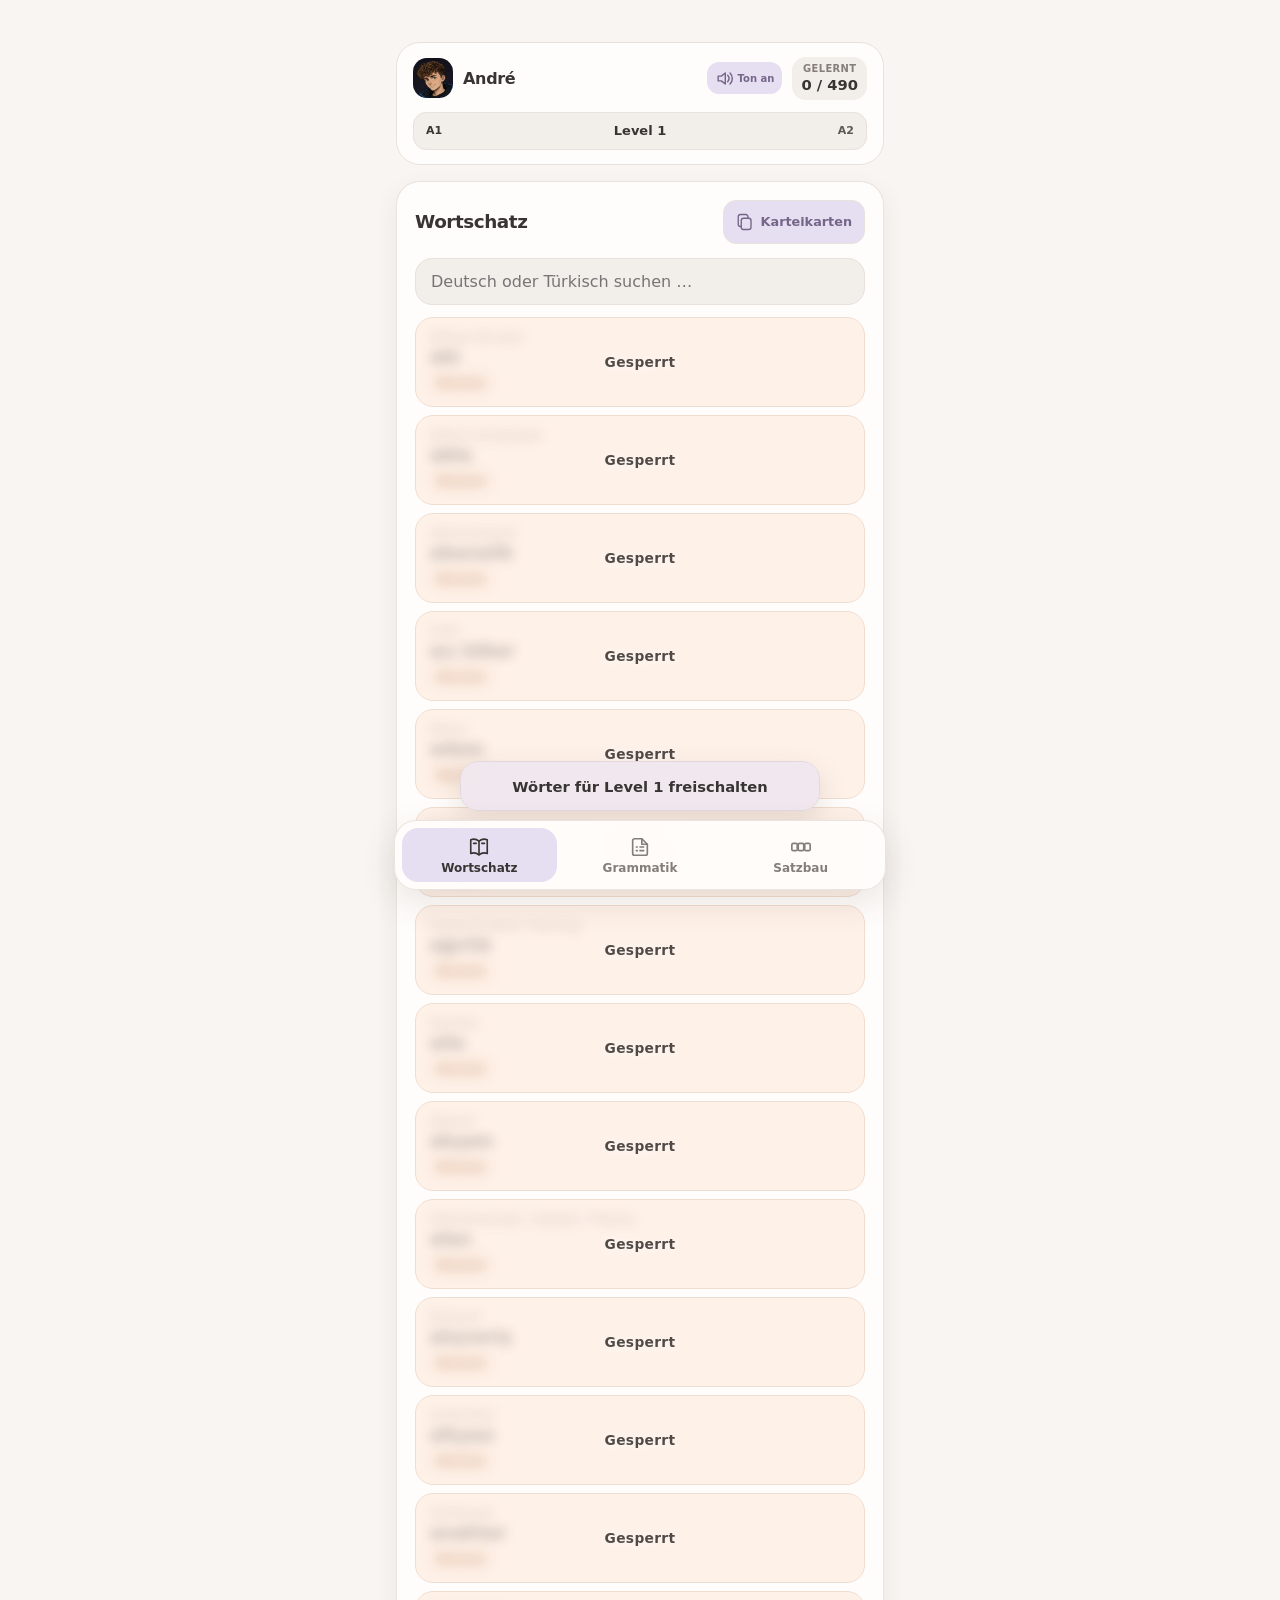
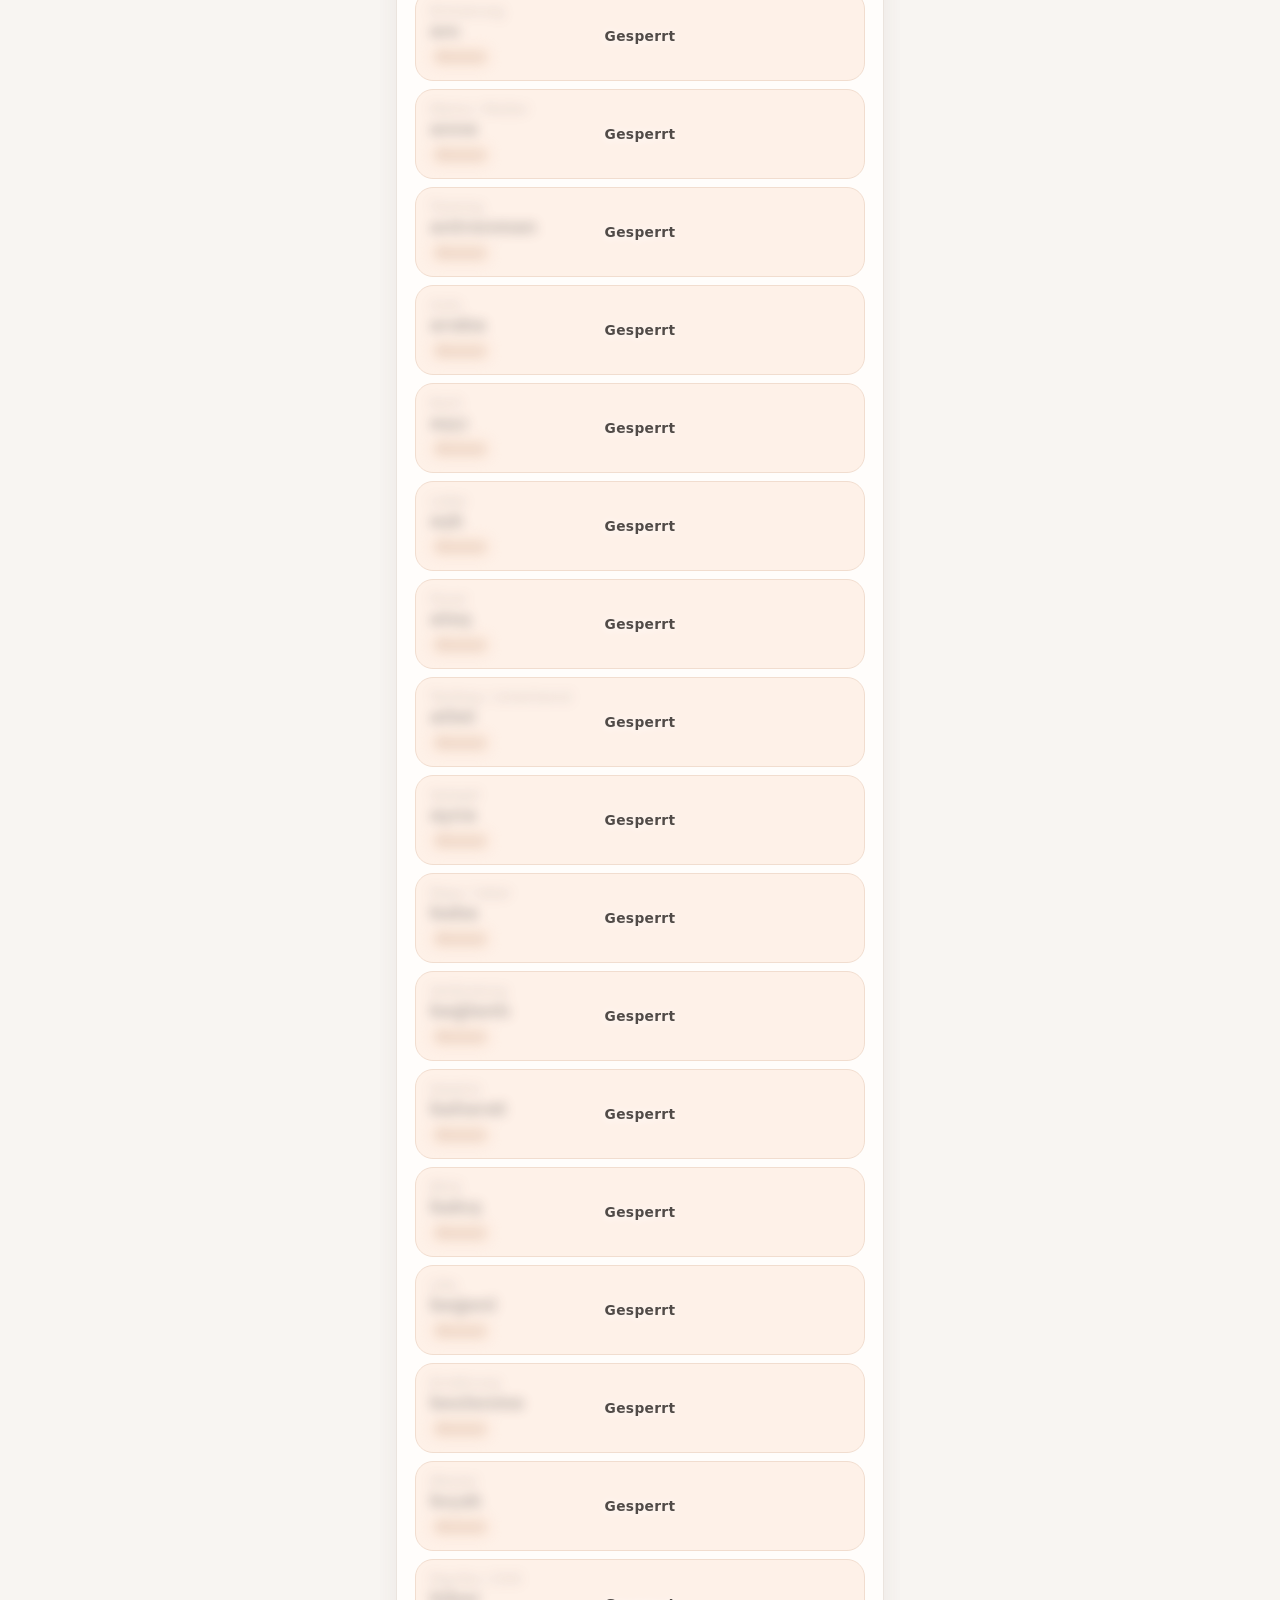
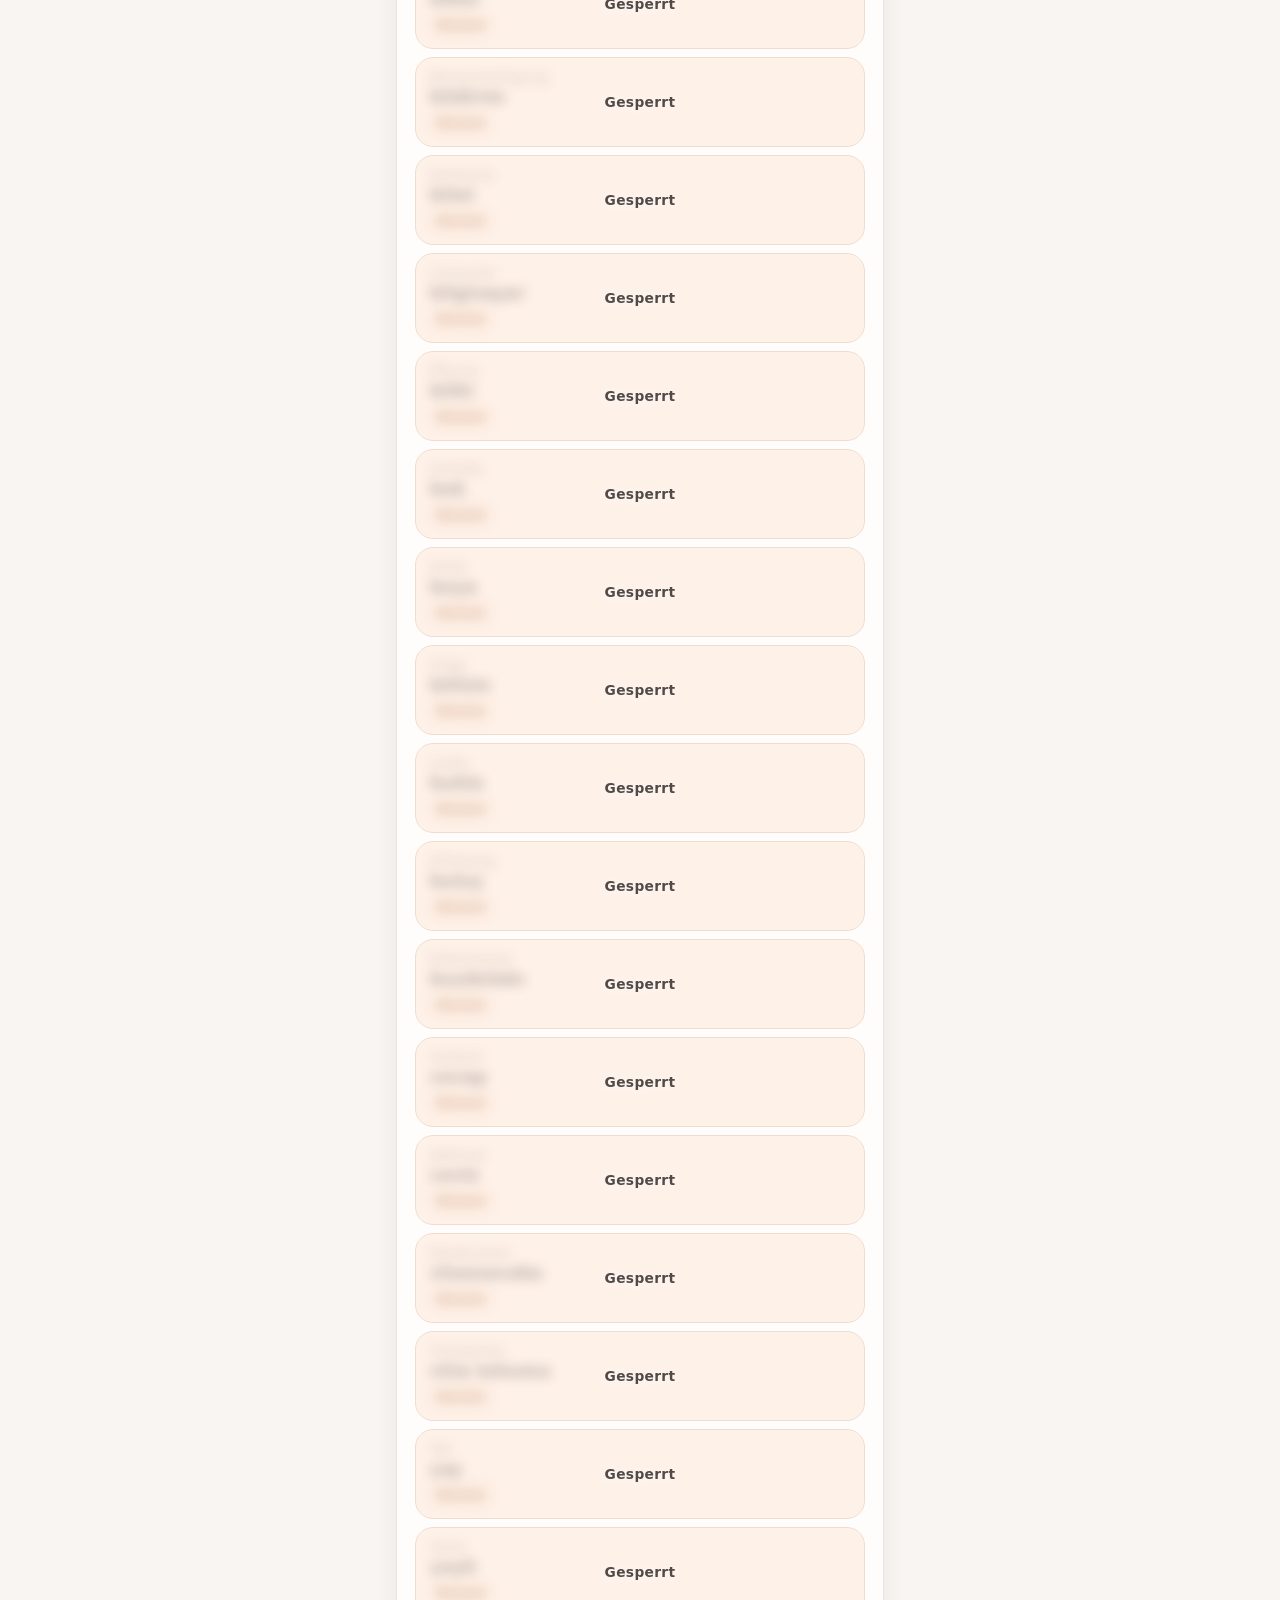
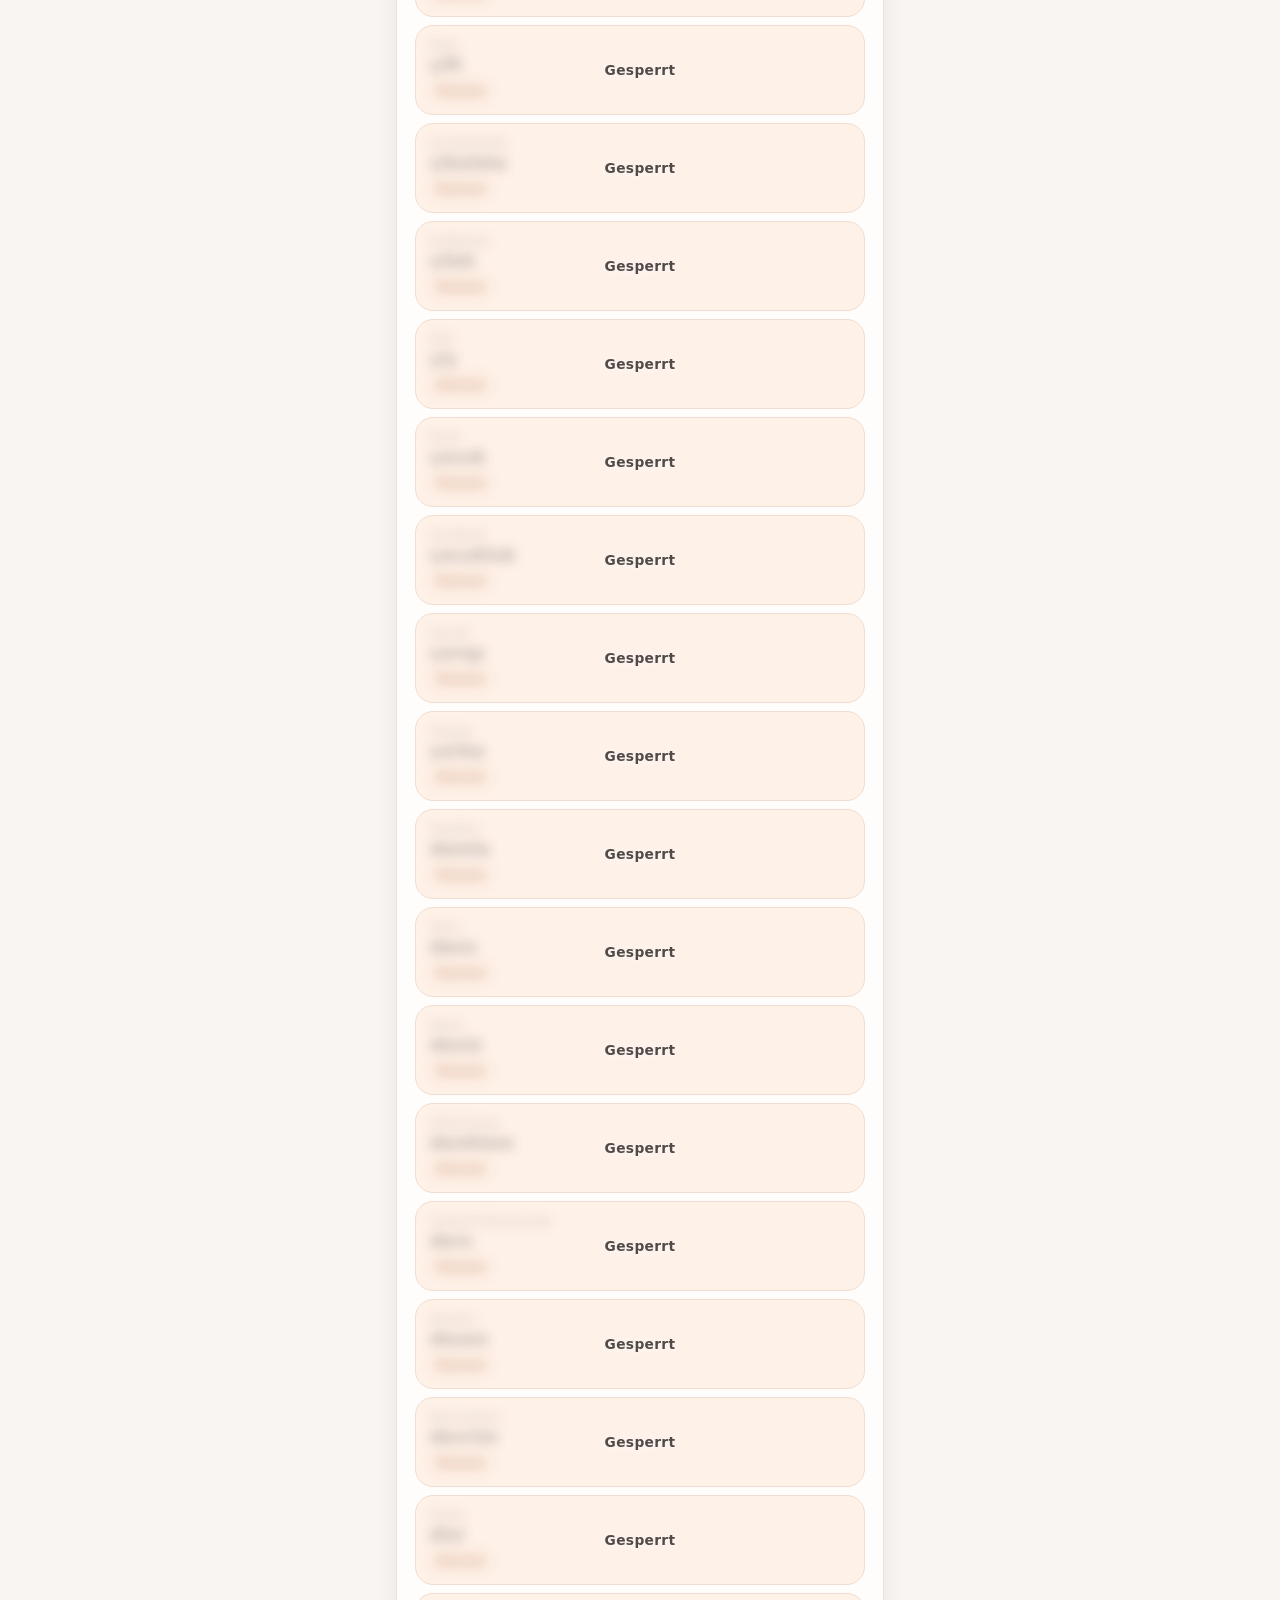
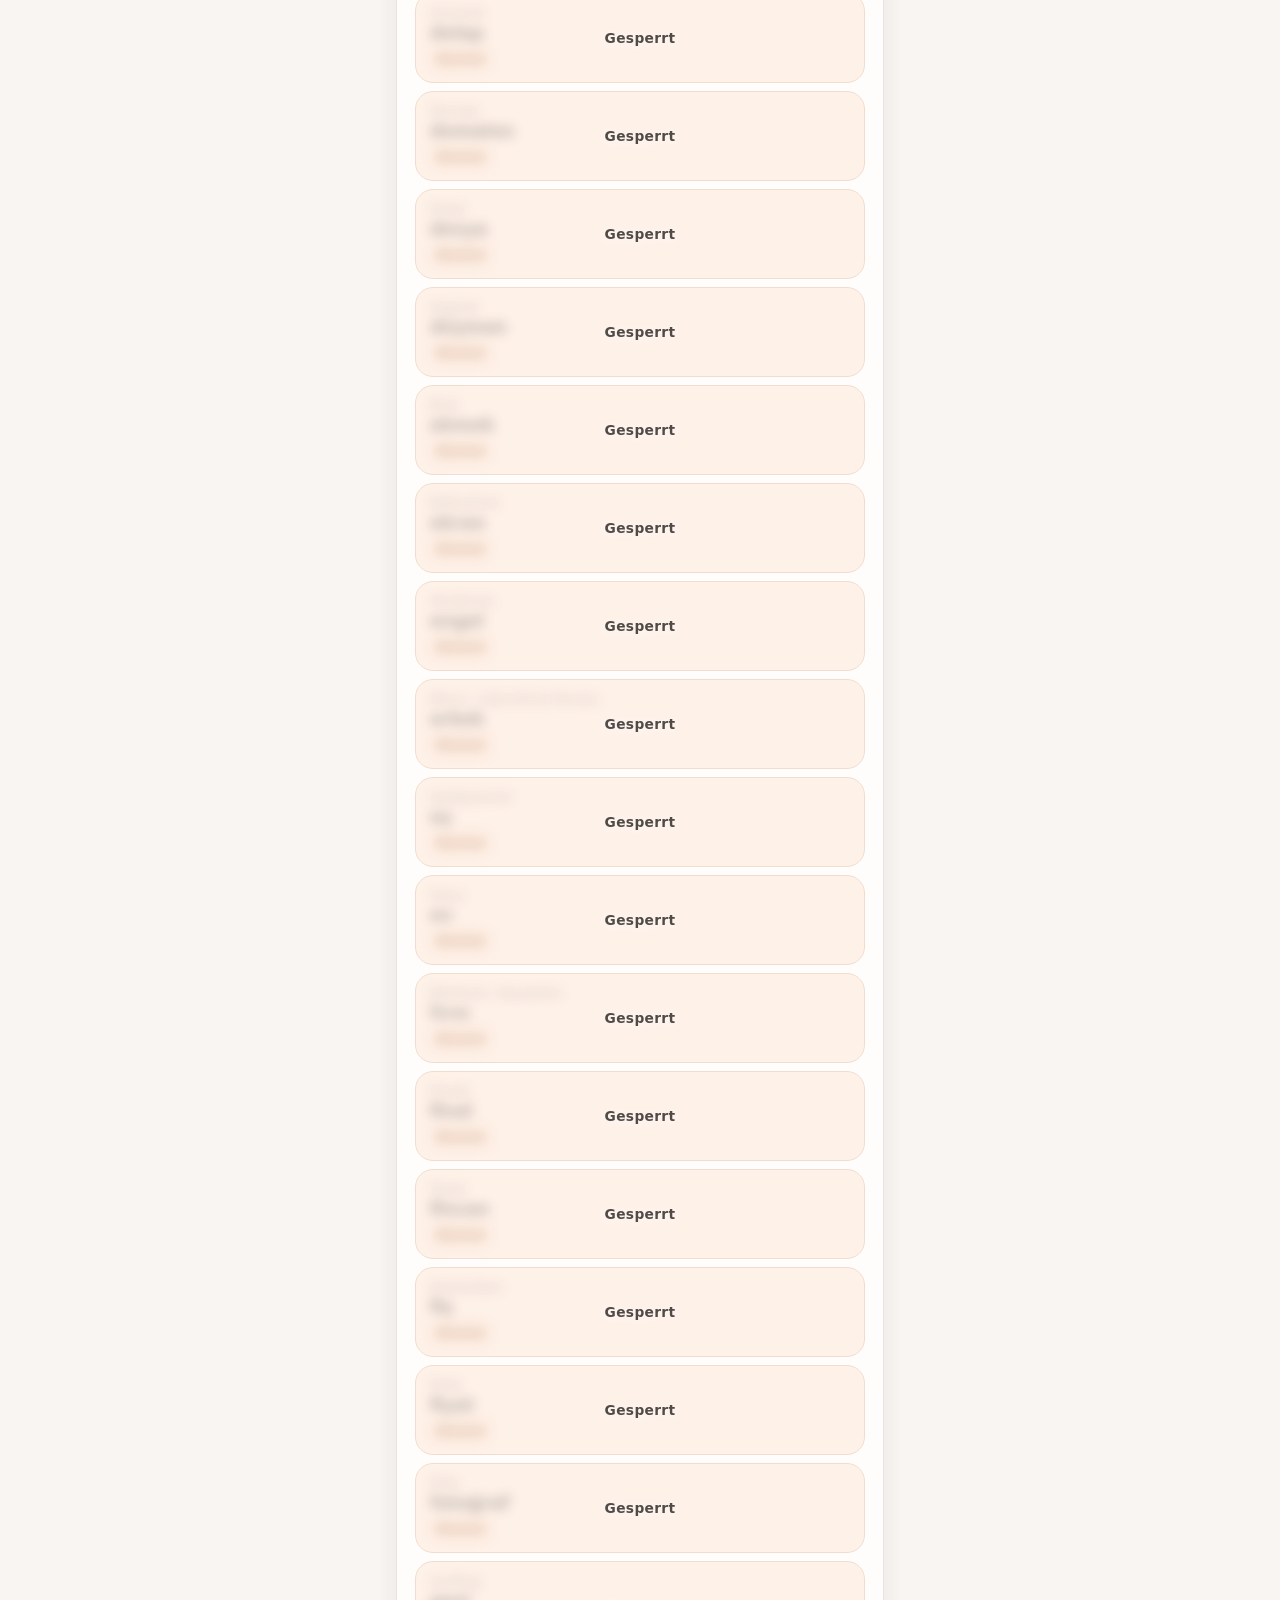
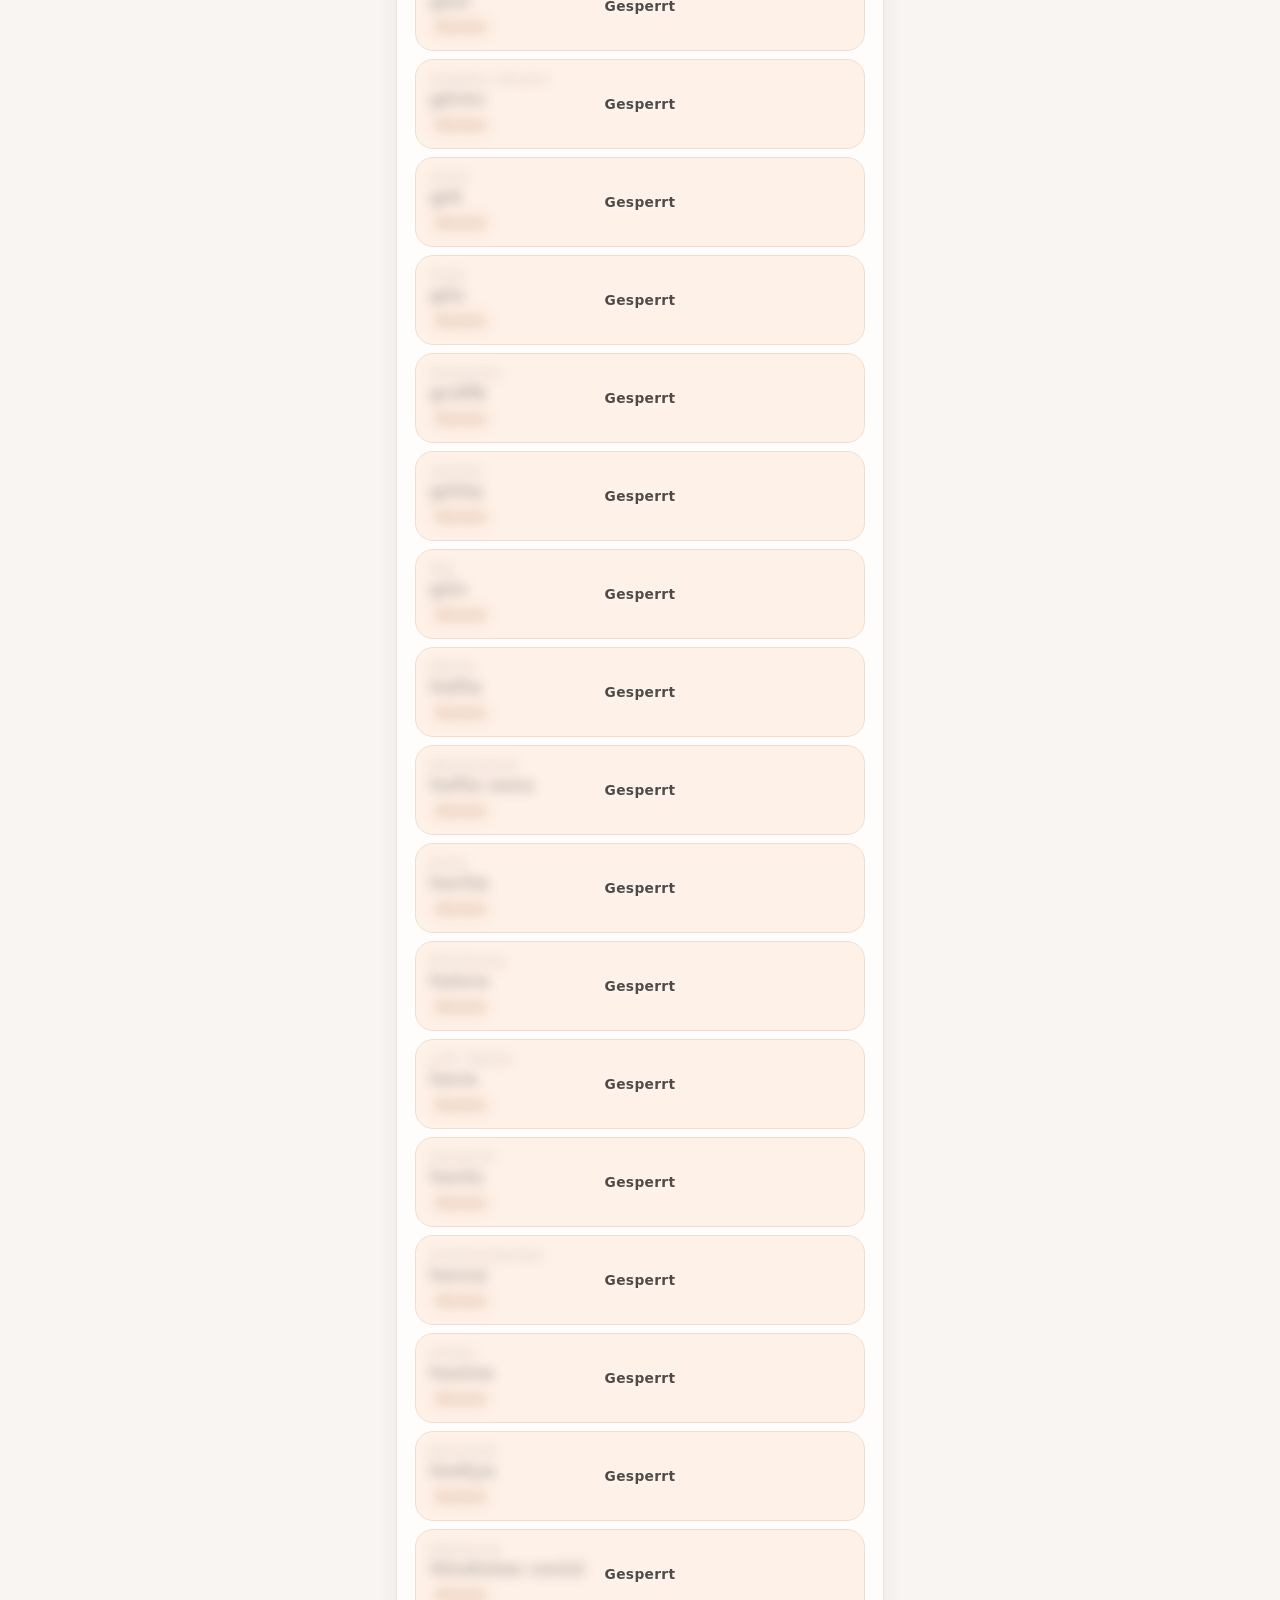
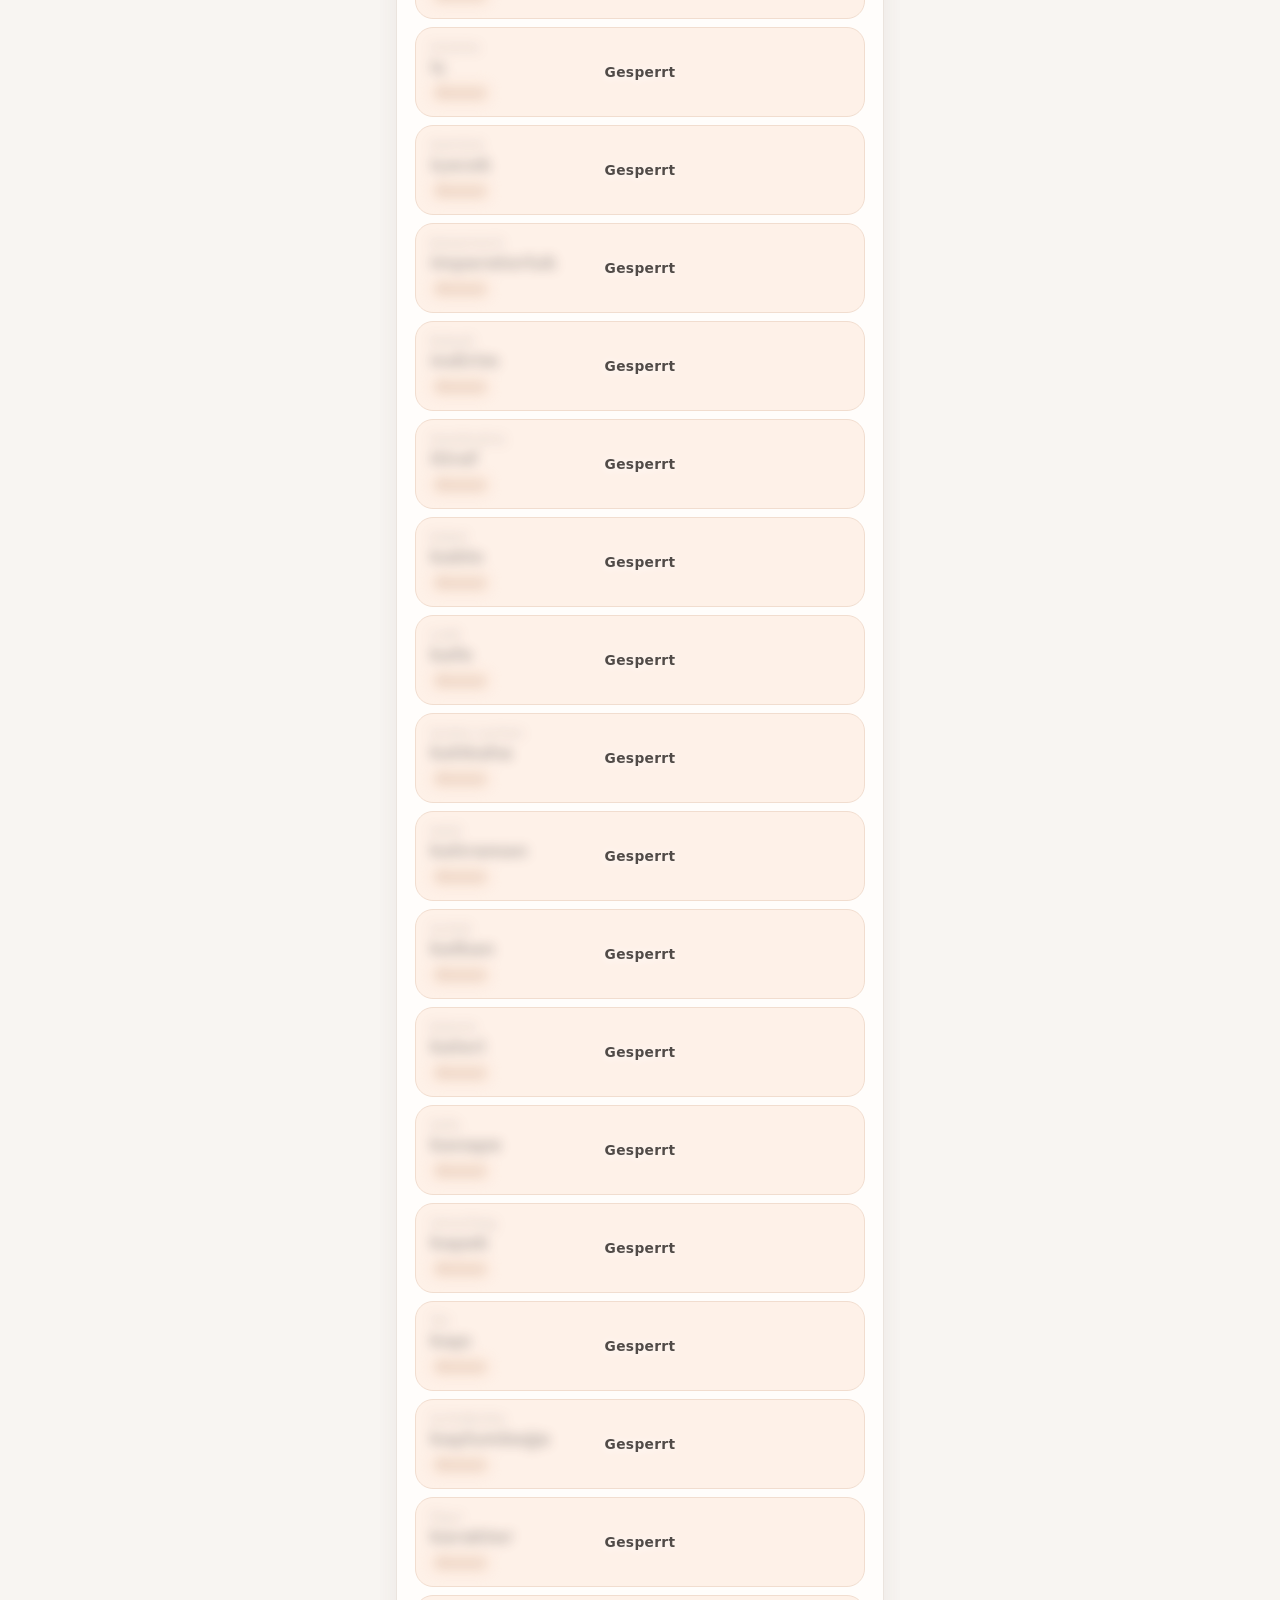
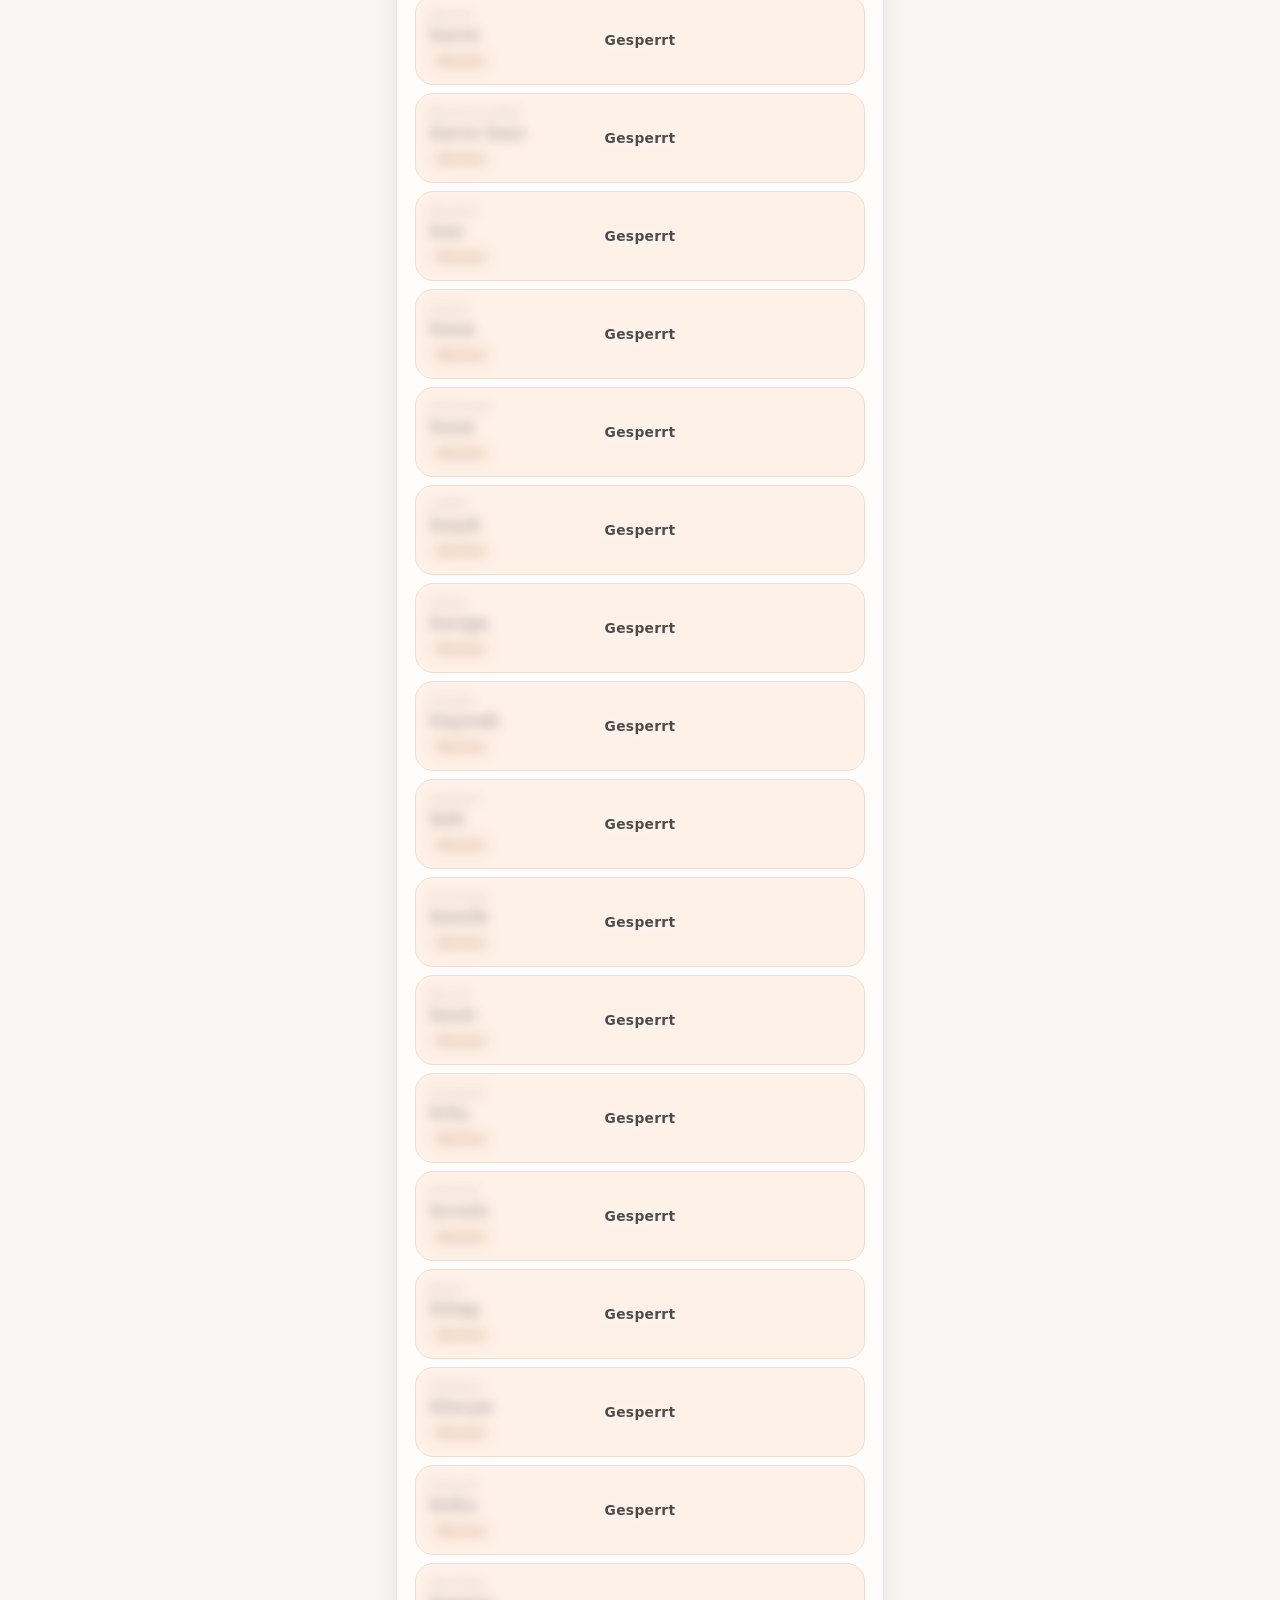
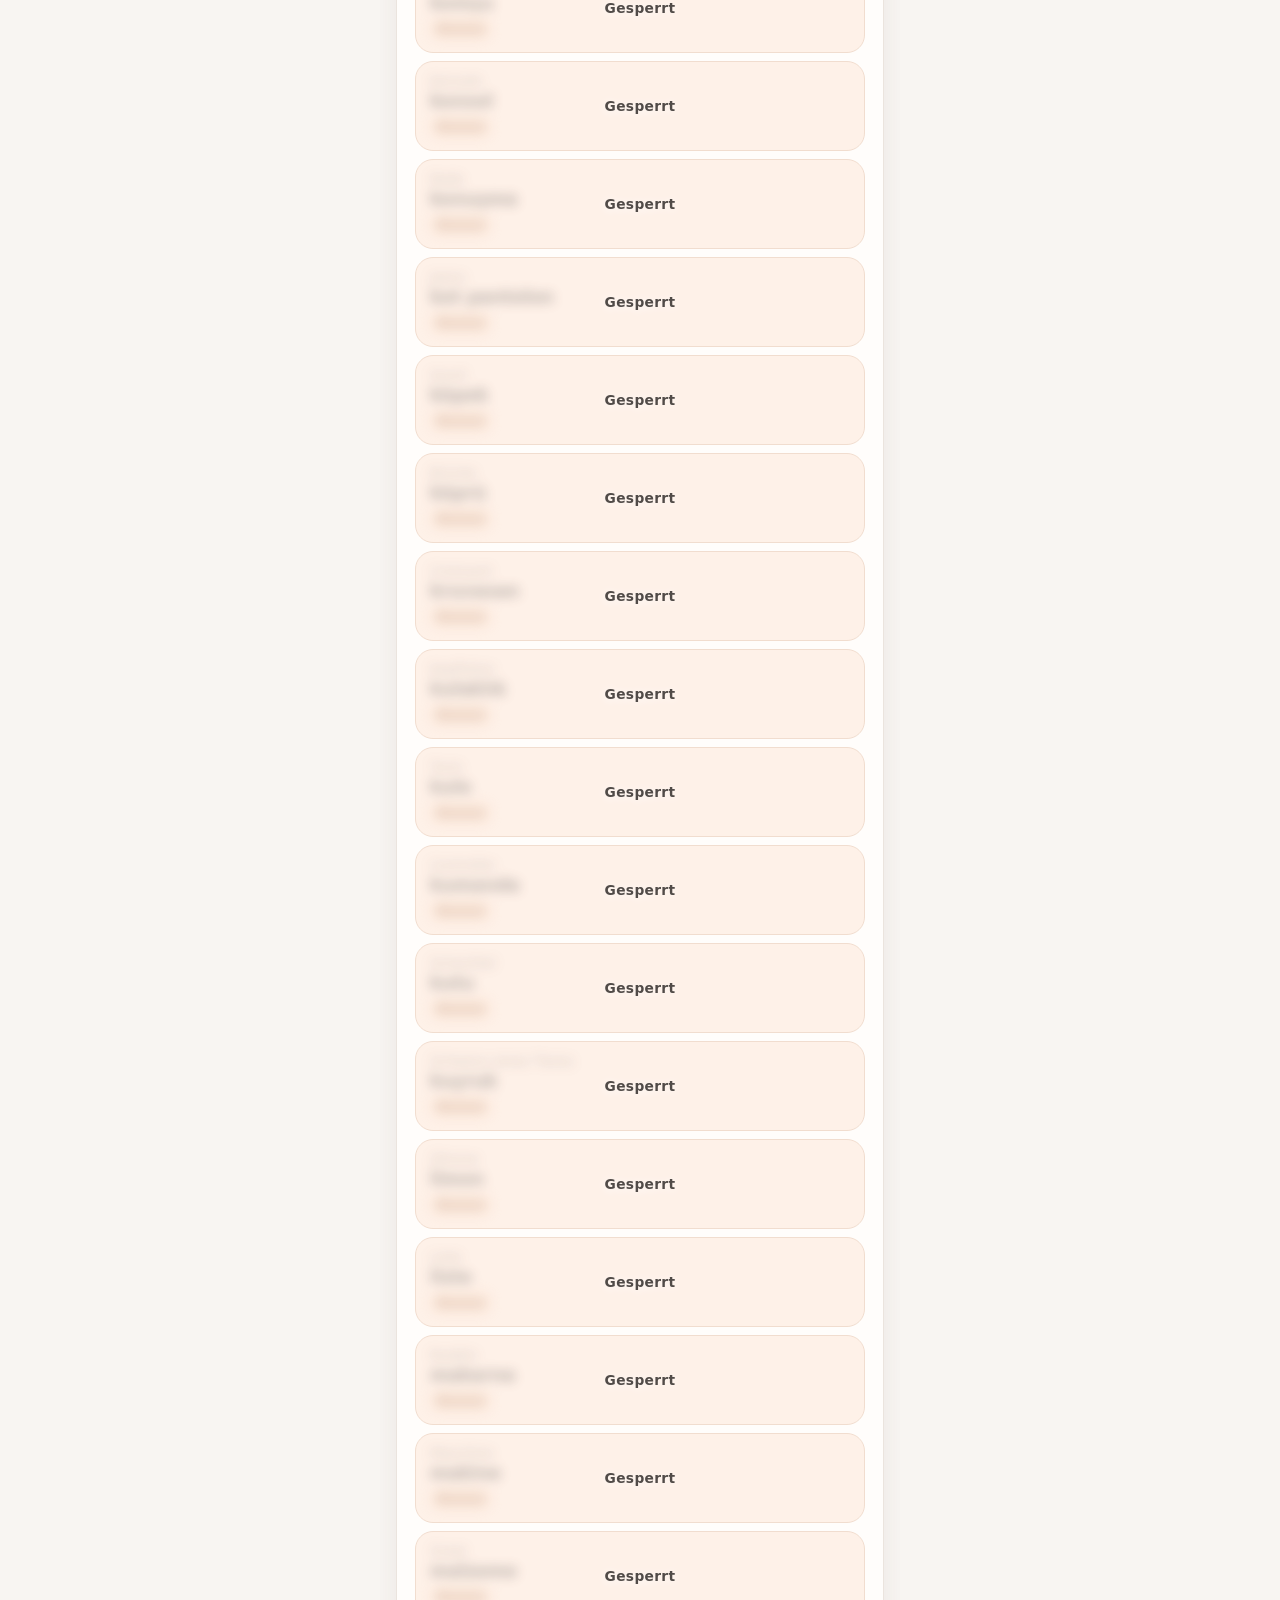
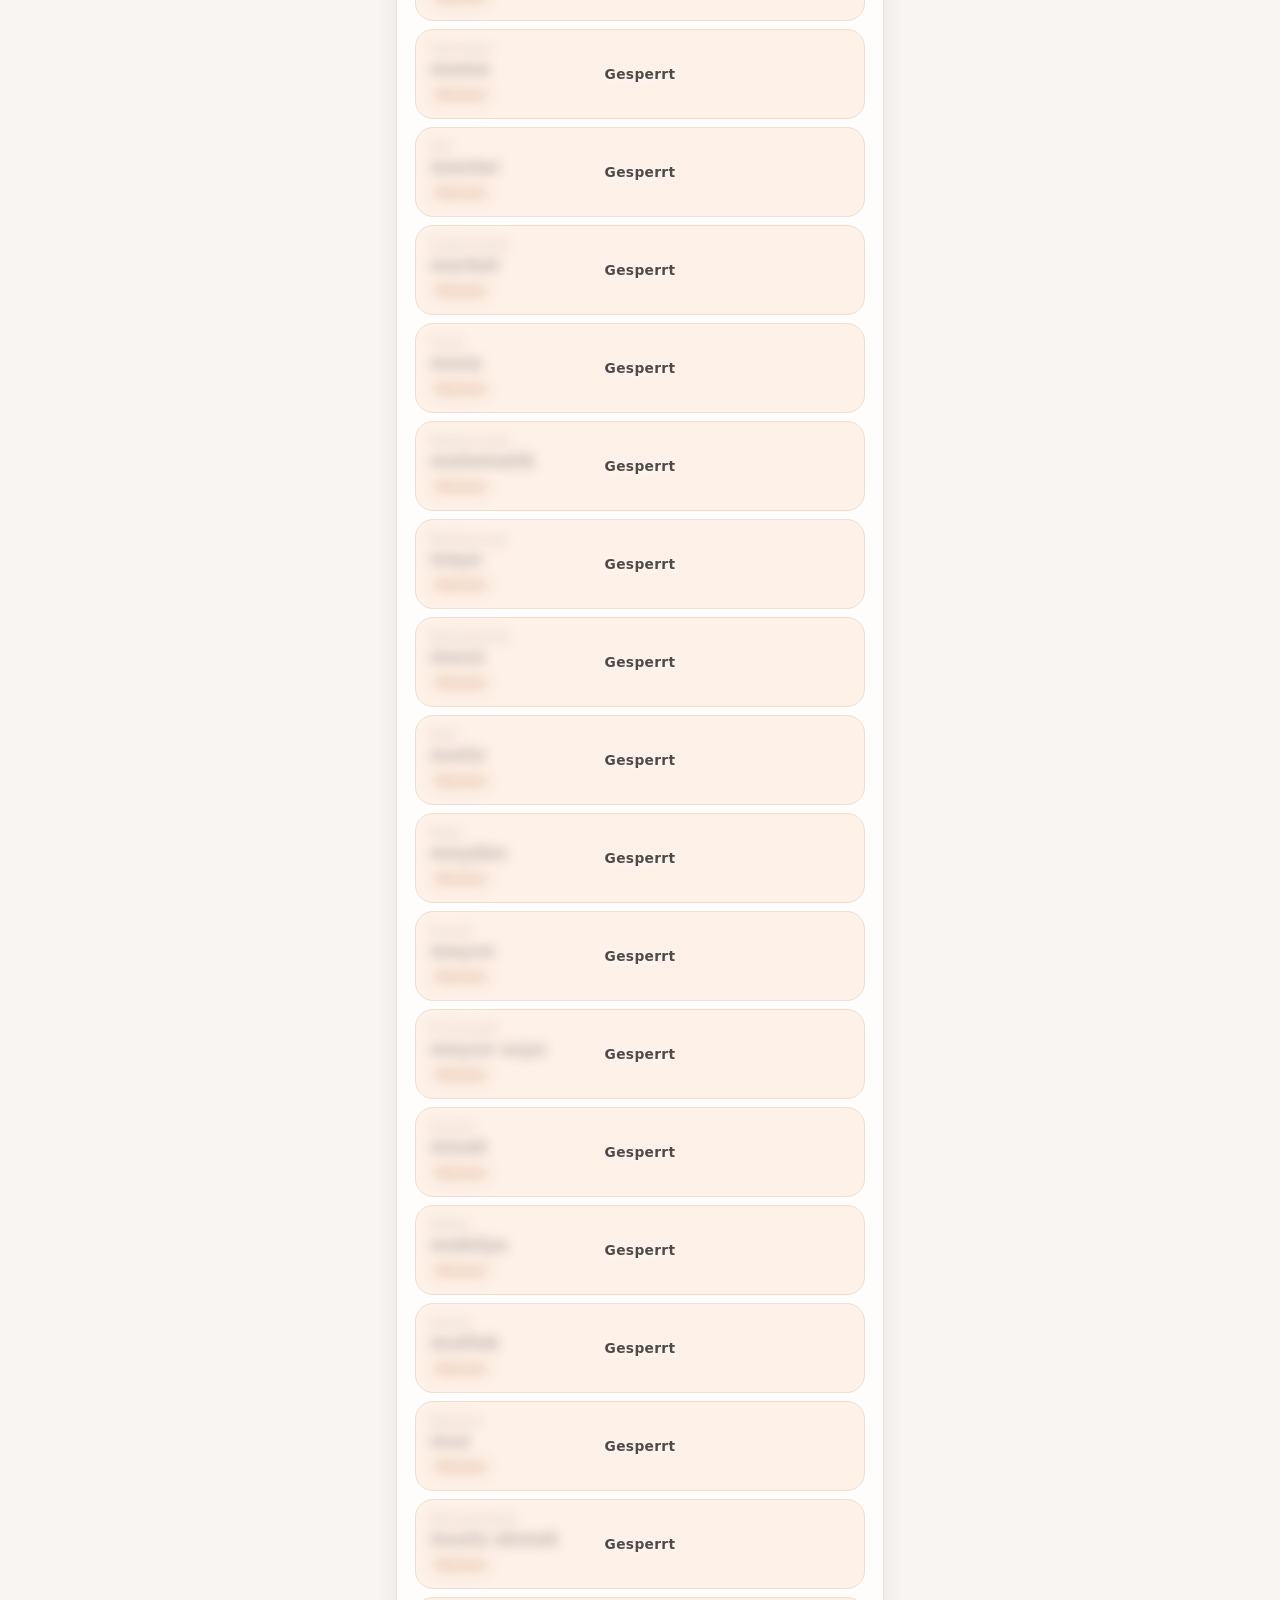
==== commit 2ff76b08: "feat: unify the mixed course with automatic duel formats and visible progress" ====
--- a/index.html
+++ b/index.html
@@ -2029,6 +2029,7 @@
   <link rel="stylesheet" href="guided-learning.css?v=20261113-feedback">
   <link rel="stylesheet" href="interest-practice.css?v=20261113-practice">
 <link rel="stylesheet" href="duel.css?v=20261114-duel">
+<link rel="stylesheet" href="journey.css?v=20261114-journey">
 </head>
 
 <body>
@@ -2304,9 +2305,9 @@
 <script src="lib/course-progress.js?v=20261005-interests"></script>
 <script src="lib/learning-path.js?v=20261009-guided"></script>
 <script src="lib/course-learning.js?v=20261005-interests"></script>
-<script src="lib/guided-learning.js?v=20261113-portions"></script>
-<script src="lib/interest-practice.js?v=20261113-practice"></script>
-<script src="lib/word-preparation.js?v=20261113-portions"></script>
+<script src="lib/guided-learning.js?v=20261114-journey"></script>
+<script src="lib/interest-practice.js?v=20261114-journey"></script>
+<script src="lib/word-preparation.js?v=20261114-journey"></script>
 <script src="lib/motion.js?v=20261113-feedback"></script>
 <script src="lib/app-keyboard.js?v=20261113-feedback"></script>
 <script src="lib/answer-editor.js?v=20261009-guided"></script>
@@ -2468,7 +2469,8 @@
     const start = bands?.[0]?.start ?? 1;
     const end = bands?.at(-1)?.end ?? 40;
     const next = course?.bands.find(band => band.start > end)?.cefr ?? (course ? null : "A2");
-    const percent = Math.max(0, Math.min(100, (level - start) / (end - start) * 100));
+    const detail = window.AndreLessonDelivery?.progress(window.SentenceGame?.engine);
+    const percent = detail?.percent ?? Math.max(0, Math.min(100, (level - start) / (end - start) * 100));
     const complete = !next && window.SentenceGame?.engine.flow.finished === true;
     document.getElementById("profileLevelValue").textContent = level;
     const chip = document.getElementById("profileLevelChip");
@@ -2476,12 +2478,13 @@
     chip.dataset.complete = String(complete);
     document.getElementById("profileLevelStage").textContent = cefr;
     document.getElementById("profileLevelNext").textContent = next || (complete ? "B2 ✓" : "B2");
-    document.getElementById("profileLevelFill").style.width = percent + "%";
+    if(window.AndreJourneyRewards) AndreJourneyRewards.paint(percent);
+    else document.getElementById("profileLevelFill").style.width = percent + "%";
     const bar = document.getElementById("profileLevelBar");
     bar.setAttribute("aria-valuemin", start);
-    bar.setAttribute("aria-valuemax", end);
-    bar.setAttribute("aria-valuenow", level);
-    bar.setAttribute("aria-valuetext", "Level " + level + " · " + cefr + " · " + (next ? "nächstes Ziel " + next : complete ? "B2-Ziel erreicht" : "Ziel Level " + end));
+    bar.setAttribute("aria-valuemax", detail ? end + 1 : end);
+    bar.setAttribute("aria-valuenow", detail ? (complete ? end + 1 : level + detail.fraction) : level);
+    bar.setAttribute("aria-valuetext", "Level " + level + (detail ? " · Levelaufgaben " + Math.round(detail.fraction * 100) + " Prozent" : "") + " · " + cefr + " · " + (next ? "nächstes Ziel " + next : complete ? "B2-Ziel erreicht" : "Ziel Level " + end));
   }
 
   function updateLearnedWordsDisplay(){
@@ -2592,14 +2595,15 @@
   }
 
   function openSentenceTest(theme){
-    if(window.SkillPractice && SkillPractice.mode !== 'build') return SkillPractice.open(theme);
-    if(theme !== undefined) window.SentenceGame?.engine.selectTheme(theme);
+    if(theme) window.SentenceGame?.engine.selectTheme(theme);
+    else window.AndreLessonDelivery?.mixed(SentenceGame.engine);
     showView("flashcards", null);
     AndreMotion.cancel();
     AndreMotion.depart(document.getElementById("sentenceTopics"));
     document.getElementById("sentenceTopics").hidden = true;
     document.body.classList.add("learning-games-view", "game-mode-active");
     document.getElementById("sentenceBuilder").classList.add("active");
+    document.body.classList.add("sentence-journey-active");
     startSentenceGame();
     AndreMotion.enter(document.getElementById("sentenceBuilder"));
     document.getElementById("sentenceBackButton").focus({preventScroll:true});
@@ -2640,7 +2644,7 @@
     document.getElementById("typingTrainer").classList.remove("active");
     document.getElementById("dictionaryPanel").hidden = false;
     typingRemaining = [];typingCurrentIndex = -1;typedAnswer = "";
-    document.body.classList.remove("learning-games-view", "game-mode-active");
+    document.body.classList.remove("learning-games-view", "game-mode-active", "sentence-journey-active");
 
     const currentView = document.querySelector(".view.active");
     const currentId = currentView?.id || "dictionary";
@@ -3530,14 +3534,16 @@
 <script src="lib/filter-layout.js?v=20261005-interests"></script>
 <script src="lib/dictionary.js?v=20261113-word-audio"></script>
 <script src="lib/dictionary-search.js?v=20261005-interests"></script>
-<script src="lib/sound.js?v=20261114-duel"></script>
+<script src="lib/sound.js?v=20261114-journey"></script>
 <script src="lib/speech-player.js?v=20261113-word-audio"></script>
 <script src="lib/duel.js?v=20261114-duel"></script>
 <script src="lib/duel-art.js?v=20261114-duel"></script>
 <script src="duel-view.js?v=20261114-duel"></script>
-<script src="sentence-game.js?v=20261114-duel"></script>
+<script src="lib/lesson-delivery.js?v=20261114-journey"></script>
+<script src="journey-rewards.js?v=20261114-journey"></script>
+<script src="sentence-game.js?v=20261114-journey"></script>
 <script src="grammar-ui.js?v=20261009-guided"></script>
-<script src="word-training.js?v=20261113-word-audio"></script>
-<script src="interest-practice.js?v=20261113-practice"></script>
+<script src="word-training.js?v=20261114-journey"></script>
+<script src="interest-practice.js?v=20261114-journey"></script>
 </body>
 </html>
--- a/duel.css
+++ b/duel.css
@@ -24,6 +24,11 @@
  #sentenceGameActive .sentence-prompt{grid-row:3}#sentenceGameActive .sentence-construction{grid-row:4}
  body.learning-games-view #sentenceGameActive .sentence-bank-area{grid-row:2/5}
  #sentenceGameActive .sentence-feedback,#sentenceGameActive .sentence-actions{grid-row:5}
+ body.learning-games-view #sentenceGameActive.reading-mode:not(.reading-writing){display:grid;grid-template-columns:minmax(0,1fr) minmax(0,1fr);grid-template-rows:auto 48px minmax(0,1fr) auto}
+ #sentenceGameActive.reading-mode:not(.reading-writing) .sentence-reading{grid-column:2;grid-row:2/4;align-self:center}
+ #sentenceGameActive.reading-mode:not(.reading-writing) .sentence-reading-options{grid-template-columns:repeat(2,minmax(0,1fr));gap:6px}
+ #sentenceGameActive.reading-mode:not(.reading-writing) .study-option{padding:7px;font-size:12px;overflow-wrap:anywhere}
+ #sentenceGameActive.reading-mode:not(.reading-writing) .sentence-feedback,#sentenceGameActive.reading-mode:not(.reading-writing) .sentence-actions{grid-row:4}
  body.learning-games-view #sentenceGameActive.reading-writing{display:grid;grid-template-columns:minmax(0,1fr) 115px;grid-template-rows:auto auto minmax(35px,1fr);gap:4px 8px}
  #sentenceGameActive.reading-writing .sentence-game-hud{grid-column:1;grid-row:1}body.learning-games-view #sentenceGameActive.reading-writing>.sentence-duel{grid-column:2;grid-row:1/4;height:100%;max-height:none}
  #sentenceGameActive.reading-writing .duel-scene{inset:30px 0 6px}#sentenceGameActive.reading-writing .duel-andre{left:0;width:35px}#sentenceGameActive.reading-writing .duel-ben{left:28px;width:24px}#sentenceGameActive.reading-writing .duel-enemy{right:0;width:39px}
--- a/journey.css
+++ b/journey.css
@@ -0,0 +1,47 @@
+/* One quiet entry, a persistent two-row header and a fixed exercise surface. */
+.profile-island{grid-template-columns:minmax(0,1fr) auto;gap:12px 16px;padding:14px 16px;border-color:var(--line);border-radius:24px;background:var(--surface)}
+.profile-main{grid-column:1;grid-row:1}.profile-stats{grid-column:2;grid-row:1;gap:10px}.profile-level{grid-column:1/-1;grid-row:2;width:100%}
+header{max-height:none}.profile-level-track{height:38px;border-radius:13px;padding:0 12px;gap:12px;transform-origin:center}.profile-level-label{font-size:13px}.profile-level-stages{font-size:11px}.profile-chip{border:0;padding:7px 9px}.profile-chip.level{background:var(--surface-soft)}
+body.sentence-journey-active header{position:relative;top:auto;transform:none;opacity:1;max-height:none;overflow:visible;pointer-events:auto;padding:0 0 10px;z-index:40;flex:0 0 auto}
+body.sentence-journey-active .app{padding-top:max(10px,env(safe-area-inset-top));padding-bottom:max(10px,env(safe-area-inset-bottom))}
+body.sentence-journey-active .profile-island{padding:9px 12px;gap:8px 14px;border-radius:20px}
+body.sentence-journey-active .profile-avatar{width:30px;height:30px;border-radius:11px}body.sentence-journey-active .profile-meta{display:none}
+body.sentence-journey-active .profile-level-track{height:32px}body.sentence-journey-active .learn-back{min-height:30px;margin-bottom:6px}
+body.sentence-journey-active .sentence-game-card{padding:9px}
+body.sentence-journey-active #sentenceGameActive{gap:6px}
+body.sentence-journey-active #sentenceLevelBadge,body.sentence-journey-active #sentenceSoundSlot{display:none}
+body.sentence-journey-active .sentence-game-hud{min-height:20px;gap:6px}.sentence-mode-label{font-size:10px}
+body.sentence-journey-active #sentenceGameActive>.sentence-duel{flex-basis:clamp(48px,11dvh,94px);min-height:40px;max-height:94px}
+body.sentence-journey-active .sentence-prompt{padding:8px 10px;border-radius:14px}body.sentence-journey-active .sentence-prompt-text{font-size:clamp(14px,2.1dvh,18px)}
+body.sentence-journey-active .sentence-zone-label{font-size:10px;margin-bottom:4px}body.sentence-journey-active #answerZone{min-height:64px;padding:7px;gap:5px}
+body.sentence-journey-active #sentenceGameActive .sentence-bank-area{min-height:82px}body.sentence-journey-active .sentence-actions .sentence-btn{min-height:40px}
+.journey-listen-actions{display:flex;align-items:center;justify-content:center;gap:12px}.journey-listen-actions .study-button{min-height:36px;padding:7px 14px}
+.journey-text-button{border:0;background:none;color:var(--muted);font:inherit;font-size:12px;padding:8px;cursor:pointer}
+.sentence-reading-options .study-option.is-correct{background:var(--verb-soft);color:var(--verb-dark);border-color:var(--verb-dark)}
+.sentence-reading-options .study-option{overflow-wrap:anywhere}.journey-point{position:fixed;z-index:40000;pointer-events:none;width:9px;height:9px;border-radius:50%;background:var(--adj-dark);box-shadow:0 0 0 3px var(--adj-soft);transform-origin:center}
+#practiceModes{display:none!important}#sentenceTopicList{display:flex;flex-direction:column;align-items:stretch;justify-content:center;min-height:0;flex:1}
+#sentenceTopics{height:100%;display:flex;flex-direction:column}.journey-start{display:flex;flex-direction:column;align-items:center;justify-content:center;gap:10px;padding:20px;border:1px solid var(--line);border-radius:28px;background:linear-gradient(145deg,var(--lavender),var(--verb-soft));color:var(--text);width:100%;max-height:100%;min-height:0;cursor:pointer}
+.sentence-topic.journey-start{background:linear-gradient(145deg,var(--lavender),var(--verb-soft))}
+.journey-hero{display:flex;align-items:flex-end;justify-content:center;gap:6px;height:clamp(90px,28dvh,220px);width:100%;pointer-events:none}
+.journey-hero>span{display:block;height:100%;aspect-ratio:12/13;transform-origin:center bottom}.journey-hero .journey-hero-ben{height:62%}.journey-hero svg{display:block;width:100%;height:100%}
+.journey-title{font-size:22px;line-height:1.2}.journey-subtitle{font-size:13px;color:var(--muted);text-align:center}.journey-start-label{margin-top:6px;padding:12px 25px;border-radius:16px;background:var(--surface);font-size:14px;font-weight:800}
+@media(prefers-reduced-motion:no-preference){#flashcards.active .journey-hero>span{animation:duel-breathe 3.6s ease-in-out infinite}#flashcards.active .journey-hero-ben{animation-delay:-1s}#flashcards.active .journey-hero .duel-tail{animation:duel-wag 1.8s ease-in-out infinite}}
+@media(max-height:720px){
+ body.sentence-journey-active .profile-island{gap:5px;padding:6px 10px}.profile-name{font-size:15px}body.sentence-journey-active .profile-avatar{width:26px;height:26px}
+ body.sentence-journey-active .profile-chip{padding:4px 7px}body.sentence-journey-active .profile-chip-label{font-size:9px;margin-bottom:3px}body.sentence-journey-active .profile-chip-value{font-size:12px}
+ body.sentence-journey-active .profile-level-track{height:27px}body.sentence-journey-active header{padding-bottom:6px}
+ body.sentence-journey-active #sentenceGameActive>.sentence-duel{flex-basis:54px;min-height:36px;max-height:54px}
+ body.sentence-journey-active .duel-scene{inset:16px 65px 1px 62px}body.sentence-journey-active .duel-header{inset:4px 7px auto;font-size:8px}.duel-heart{width:9px;height:9px}
+ body.sentence-journey-active .sentence-reading-options{gap:5px}body.sentence-journey-active .sentence-reading-options .study-option{padding:8px;min-height:38px;font-size:13px}
+}
+@media(min-width:600px) and (max-height:520px){
+ body.sentence-journey-active .profile-island{grid-template-columns:minmax(100px,1fr) minmax(150px,2fr) auto;gap:12px;padding:5px 10px}
+ body.sentence-journey-active .profile-level{grid-column:2;grid-row:1}body.sentence-journey-active .profile-stats{grid-column:3}.profile-island .sound-toggle span{font-size:9px}
+ body.sentence-journey-active #sentenceGameActive>.sentence-duel{height:48px;max-height:48px;min-height:0}
+ body.sentence-journey-active #sentenceGameActive.reading-writing>.sentence-duel{height:100%;max-height:none}
+ body.sentence-journey-active #sentenceGameActive.reading-writing .duel-scene{inset:30px 0 5px}
+ #sentenceGameActive.reading-mode:not(.reading-writing) .sentence-reading{justify-content:center;gap:5px}
+ .journey-hero{height:95px}.journey-start{gap:5px;padding:10px}.journey-title{font-size:18px}.journey-start-label{padding:8px 18px}
+}
+@media(prefers-reduced-motion:reduce){.profile-level-fill{transition:none}}
+@media(max-width:360px){.profile-stats{gap:6px}.profile-island .sound-toggle{flex-direction:column;gap:1px;min-width:48px;height:37px;padding:3px 6px;font-size:8px}.profile-island .sound-toggle svg{width:16px;height:16px}.profile-island{gap:8px;padding:10px}.profile-main{gap:6px}}
